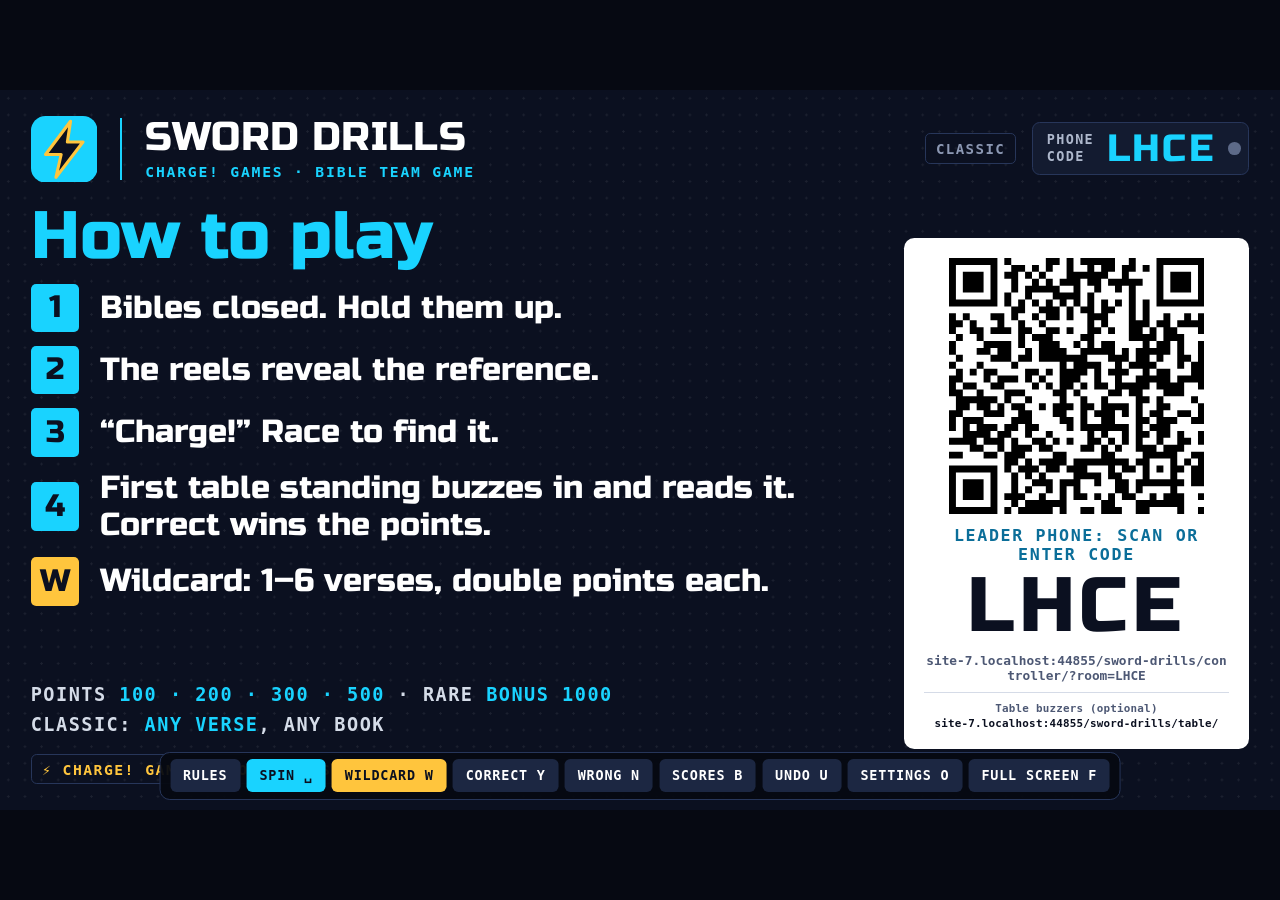
==== sword-drills/index.html @ ddab9ea5 "Shared core, buzz-in, name approval, 2-50 tables, table buzzers, roadmap - shared/charge-core.js/.cs" ====
<!DOCTYPE html>
<html lang="en">
<head>
  <meta charset="utf-8">
  <meta name="viewport" content="width=device-width, initial-scale=1">
  <title>Sword Drills · Charge! Games</title>
  <meta name="description" content="Sword Drills: a big-screen Bible race for youth groups. The TV runs the game; the leader's phone is the controller.">
  <link rel="icon" type="image/png" sizes="32x32" href="../assets/favicon-32.png">
  <link rel="icon" type="image/svg+xml" href="../assets/favicon.svg">
  <link rel="preconnect" href="https://fonts.googleapis.com">
  <link rel="preconnect" href="https://fonts.gstatic.com" crossorigin>
  <link rel="stylesheet" href="https://fonts.googleapis.com/css2?family=Russo+One&display=swap">
  <link rel="stylesheet" href="../shared/charge-core.css">
  <!-- Sword Drills team game, TV/projector screen. The screen holds the game state
       (localStorage) and the phone controller (./controller/) joins by room code / QR via ./link.js.
       References only, no verse text. No service worker, no sign-in, no names. Keyboard: see the ? bar. -->
  <style>
    html { font-size: 1vw; }
    @supports (width: min(1vw, 1vh)) { html { font-size: min(1vw, 1.7778vh); } }
    * { box-sizing: border-box; }
    html, body { margin: 0; height: 100%; overflow: hidden; background: #060912; }
    body { color: #fff; font-family: Inter, Roboto, "Segoe UI", Helvetica, Arial, sans-serif; display: flex; align-items: center; justify-content: center; }
    body.idle, body.idle * { cursor: none !important; }
    .mono { font-family: "SF Mono", "Roboto Mono", "DejaVu Sans Mono", Menlo, Consolas, monospace; }
    .wide { font-family: "Russo One", "Arial Black", sans-serif; } .wide, .wide * { font-synthesis: none; }
    .stage {
      position: relative; overflow: hidden; width: 100rem; height: 56.25rem; flex: 0 0 auto; padding: 1.8rem 2.4rem 2rem;
      background-color: #0B1020; background-image: radial-gradient(circle, rgba(255,255,255,.07) 0.075rem, transparent 0.1rem); background-size: 1.3rem 1.3rem;
      display: flex; flex-direction: column;
    }
    /* Header */
    .top { flex: 0 0 5.6rem; display: flex; align-items: center; }
    .top .mark { height: 5.2rem; width: 5.2rem; display: block; flex: 0 0 auto; }
    .top .t { margin-left: 1.8rem; padding-left: 1.8rem; border-left: 0.2rem solid #19D3FF; }
    .top h1 { margin: 0; font-weight: 900; font-size: 3.1rem; line-height: 1; letter-spacing: .01em; }
    .top .sub { margin-top: .45rem; font-weight: 700; font-size: 1.15rem; letter-spacing: .12em; text-transform: uppercase; color: #19D3FF; }
    .top .sp { flex: 1; }
    .chip { font-weight: 700; font-size: 1.1rem; letter-spacing: .1em; text-transform: uppercase; color: #8C98B3; border: 0.12rem solid #27365A; border-radius: 0.4rem; padding: .5rem .8rem; margin-right: 1.2rem; white-space: nowrap; }
    .join { display: flex; align-items: center; background: #131B30; border: 0.12rem solid #27365A; border-radius: 0.6rem; padding: .5rem .6rem .5rem 1.1rem; }
    .join .l { font-weight: 700; font-size: 1.05rem; letter-spacing: .1em; color: #AEB8CC; text-transform: uppercase; line-height: 1.25; margin-right: 1rem; }
    .join .c { font-weight: 900; font-size: 3rem; letter-spacing: .06em; color: #19D3FF; line-height: 1; }
    .dot { display: inline-block; width: 1rem; height: 1rem; border-radius: 50%; background: #5D6A88; margin-left: 1rem; }
    .dot.on { background: #4ade80; box-shadow: 0 0 0.8rem rgba(74,222,128,.7); }
    .dot.wait { background: #19D3FF; }
    .main { position: relative; flex: 1 1 0; min-height: 0; margin-top: 1.4rem; }
    .view { position: absolute; inset: 0; display: none; flex-direction: column; }
    .view.on { display: flex; }

    /* Rules */
    .rules { flex-direction: row !important; }
    .rules .lft { flex: 1 1 0; min-width: 0; display: flex; flex-direction: column; }
    .rules h2 { margin: .2rem 0 1.2rem; font-weight: 900; font-size: 5.2rem; line-height: .95; color: #19D3FF; }
    .rules ol { margin: 0; padding: 0; list-style: none; }
    .rules li { display: flex; align-items: center; font-weight: 850; font-size: 2.5rem; line-height: 1.15; margin-bottom: 1.05rem; }
    .rules li b { flex: 0 0 3.8rem; height: 3.8rem; margin-right: 1.6rem; background: #19D3FF; color: #0B1020; border-radius: .4rem; display: flex; align-items: center; justify-content: center; font-size: 2.4rem; font-weight: 900; }
    .rules li.wild b { background: #FFC53D; }
    .rules .pline { margin-top: auto; padding-bottom: .2rem; font-weight: 700; font-size: 1.45rem; letter-spacing: .08em; text-transform: uppercase; color: #D5DCE8; line-height: 1.6; }
    .rules .pline span { color: #19D3FF; }
    .rules .home { align-self: flex-start; margin-top: .9rem; font-weight: 800; font-size: 1.15rem; letter-spacing: .1em; text-transform: uppercase; color: #FFC53D; text-decoration: none; border: .12rem solid #27365A; border-radius: .45rem; padding: .45rem .8rem; }
    .rules .home:hover { border-color: #FFC53D; }
    .rules .rgt { flex: 0 0 27rem; margin-left: 3rem; display: flex; flex-direction: column; justify-content: center; }
    .qrcard { background: #fff; color: #0B1020; border-radius: .8rem; padding: 1.6rem 1.6rem 1.4rem; text-align: center; }
    .qrcard .qr { width: 84%; margin: 0 auto; }
    .qrcard .qr svg, .qrcard .qr img { display: block; width: 100%; height: auto; }
    .qrcard .k { margin-top: .9rem; font-weight: 800; font-size: 1.3rem; letter-spacing: .1em; text-transform: uppercase; color: #0B6E99; }
    .qrcard .code { font-weight: 900; font-size: 6rem; line-height: 1; letter-spacing: .06em; margin-top: .3rem; }
    .tline { margin-top: .7rem; padding-top: .6rem; border-top: 1px solid #D5DBE7; font-weight: 700; font-size: .85rem; line-height: 1.4; color: #4D5874; letter-spacing: .02em; word-break: break-all; } .tline b { color: #0B1020; }
    .qrcard .u { margin-top: .7rem; font-size: 1rem; font-weight: 700; color: #4D5874; word-break: break-all; }

    /* Slot machine */
    .slot { flex: 0 0 auto; display: flex; background: #131B30; border: 0.35rem solid #19D3FF; border-radius: 1.4rem; padding: 1rem 1.2rem 1.2rem; box-shadow: 0 0 3rem rgba(25,211,255,.18); }
    .col { display: flex; flex-direction: column; min-width: 0; }
    .col + .col { margin-left: 1.2rem; }
    .col .lab { font-weight: 800; font-size: 1.2rem; letter-spacing: .14em; text-transform: uppercase; color: #19D3FF; margin: 0 0 .6rem .2rem; white-space: nowrap; }
    .col .lab span { color: #8C98B3; }
    .win { position: relative; overflow: hidden; background: #19D3FF; color: #0B1020; border-radius: .7rem; }
    .win:after { content: ""; position: absolute; inset: 0; pointer-events: none; border-radius: .7rem;
      background: linear-gradient(rgba(11,16,32,.55), rgba(11,16,32,0) 22%, rgba(11,16,32,0) 78%, rgba(11,16,32,.55)); box-shadow: inset 0 0 0 0.2rem rgba(11,16,32,.35); }
    .strip { will-change: transform; }
    .cell { display: flex; flex-direction: column; align-items: center; justify-content: center; text-align: center; overflow: hidden; padding: 0 1rem; }
    .cell .bk { font-weight: 900; text-transform: uppercase; white-space: nowrap; line-height: 1; }
    .cell .cv { font-weight: 900; white-space: nowrap; line-height: 1; }
    .cell .pv { font-weight: 900; white-space: nowrap; line-height: 1; }
    .cell .tag { font-weight: 800; letter-spacing: .14em; text-transform: uppercase; }
    .ref .win, .ref .cell { height: 13rem; }
    .ref .bk { font-size: 3.6rem; margin-bottom: .6rem; } .ref .cv { font-size: 7.6rem; }
    .pts .win, .pts .cell { height: 13rem; } .pts { flex: 0 0 22rem; }
    .pts .pv { font-size: 7rem; } .pts .tag { font-size: 1.5rem; margin-top: .5rem; }
    .win.bonus { background: #FFC53D; animation: glow .5s ease-in-out 6 alternate; }
    @keyframes glow { to { box-shadow: 0 0 2.5rem #FFC53D; } }
    .themeband { display: none; }
    body.themed .themeband { display: flex; }
    .themeband .win, .themeband .cell { height: 4.6rem; }
    .themeband .win { background: #0B1020; color: #19D3FF; box-shadow: inset 0 0 0 .2rem #19D3FF; }
    .themeband .win:after { background: linear-gradient(rgba(0,0,0,.6), rgba(0,0,0,0) 30%, rgba(0,0,0,0) 70%, rgba(0,0,0,.6)); box-shadow: none; }
    .themeband .bk { font-size: 2.8rem; }
    .themeband .rn { flex: 0 0 22rem; }
    .themeband .rn .win { background: #0B1020; color: #fff; }
    .themeband .rn .pv { font-size: 2.6rem; }
    body.themed .ref .win, body.themed .ref .cell, body.themed .pts .win, body.themed .pts .cell { height: 10rem; }
    body.themed .say.go { font-size: 4.2rem; } body.themed .slot { padding-top: .8rem; padding-bottom: 1rem; }
    body.themed .ref .cv { font-size: 6.2rem; } body.themed .ref .bk { font-size: 3rem; } body.themed .pts .pv { font-size: 6rem; }
    .slotwrap { flex: 0 0 auto; display: flex; flex-direction: column; }
    .slotwrap .themeband { margin-bottom: 1rem; }
    .say { flex: 1 1 0; min-height: 4.2rem; display: flex; align-items: center; justify-content: center; text-align: center; font-weight: 900; font-size: 3.4rem; letter-spacing: .02em; color: #8C98B3; }
    .say.go { color: #19D3FF; font-size: 5.2rem; animation: pulse .7s ease-in-out infinite alternate; }
    .say.up { color: #fff; }
    @keyframes pulse { from { transform: scale(1); } to { transform: scale(1.04); } }

    /* Wildcard */
    .wildtop { flex: 0 0 auto; display: flex; align-items: stretch; }
    .wildtitle { flex: 1 1 0; display: flex; flex-direction: column; justify-content: center; background: repeating-linear-gradient(-45deg, #FFC53D 0 1.2rem, #0B1020 1.2rem 2.4rem); border-radius: 1rem; padding: .8rem; }
    .wildtitle div { background: #0B1020; border-radius: .6rem; padding: .6rem 1.4rem; font-weight: 900; font-size: 5rem; line-height: 1; color: #FFC53D; text-align: center; }
    .wildtitle small { display: block; margin-top: .4rem; font-size: 1.3rem; letter-spacing: .14em; color: #fff; font-weight: 700; }
    .wildtop .col { margin-left: 1.2rem; }
    .wildtop .win, .wildtop .cell { height: 8.4rem; }
    .wcount { flex: 0 0 15rem; } .wpts { flex: 0 0 19rem; }
    .wildtop .pv { font-size: 5.4rem; } .wildtop .tag { font-size: 1.2rem; margin-top: .3rem; }
    .wcount .win { background: #fff; }
    .cards { flex: 1 1 0; min-height: 0; display: flex; flex-wrap: wrap; align-content: center; justify-content: center; margin: 1rem -0.6rem 0; }
    .wc { position: relative; flex: 0 0 auto; margin: 0 .6rem 1rem; display: flex; flex-direction: column; }
    .wc .win, .wc .cell { height: 8.6rem; }
    .wc .bk { font-size: 2.3rem; margin-bottom: .4rem; } .wc .cv { font-size: 4.4rem; }
    .wc .n { position: absolute; z-index: 2; top: .5rem; left: .7rem; font-weight: 900; font-size: 1.3rem; color: #0B1020; }
    .wc .got { position: absolute; z-index: 3; left: 0; right: 0; bottom: 0; height: 3rem; border-radius: 0 0 .7rem .7rem; background: #0B1020; display: none; align-items: center; justify-content: center; }
    .wc.done .got { display: flex; } .wc.done .win { background: #0D4F6B; }
    .wc.done .cell { justify-content: flex-start; padding-top: .9rem; } .wc.done .bk { font-size: 1.8rem !important; margin-bottom: .3rem; } .wc.done .cv { font-size: 2.6rem !important; }
    .wc .got b { font-weight: 900; font-size: 1.7rem; color: #fff; } .wc .got span { font-weight: 800; font-size: 1.4rem; color: #19D3FF; letter-spacing: .08em; margin-left: 1rem; }
    .wc.next .win { box-shadow: 0 0 0 .35rem #fff; }
    .intro { position: absolute; inset: 0; z-index: 20; display: none; align-items: center; justify-content: center; flex-direction: column; background: #0B1020; }
    .intro.on { display: flex; animation: introbg .6s steps(1) infinite; }   /* under 3 flashes per second */
    @keyframes introbg { 50% { background: #FFC53D; } }
    .intro div { font-weight: 900; font-size: 11rem; line-height: 1; color: #fff; animation: zoom 2.2s cubic-bezier(.2,.9,.3,1.2) both; text-shadow: 0 0 0 #0B1020, .6rem .6rem 0 #0B1020; }
    .intro p { font-weight: 800; font-size: 2.6rem; letter-spacing: .2em; margin: 2rem 0 0; color: #fff; text-shadow: .2rem .2rem 0 #0B1020; }
    @keyframes zoom { 0% { transform: scale(.2) rotate(-8deg); opacity: 0; } 30% { transform: scale(1.08) rotate(2deg); opacity: 1; } 100% { transform: scale(1); } }

    /* Scoreboard (shared: ../shared/charge-core.css) */
    .game .board, .wild .board { margin-top: 1rem; flex: 0 0 auto; }
    .scores h2 { margin: 0 0 1.4rem; font-weight: 900; font-size: 4.6rem; line-height: 1; } .scores h2 span { color: #19D3FF; }
    .scores .board { flex: 1 1 0; min-height: 0; }
    .say .cg-banner { animation: none; }
    .wild { position: relative; }
    .wbanner { position: absolute; z-index: 5; left: 0; right: 0; top: 9.6rem; text-align: center; pointer-events: none; }
    .reqchip { font-weight: 800; font-size: 1.05rem; letter-spacing: .08em; text-transform: uppercase; color: #0B1020; background: #FFC53D; border-radius: .4rem; padding: .5rem .8rem; margin-right: 1.2rem; white-space: nowrap; }
    .toast { position: absolute; z-index: 10; left: 50%; top: 42%; transform: translate(-50%,-50%) scale(.6); opacity: 0; pointer-events: none; transition: transform .25s cubic-bezier(.2,1.4,.4,1), opacity .2s;
      background: #0B1020; border: .4rem solid #19D3FF; border-radius: 1.4rem; padding: 1.6rem 3.6rem; text-align: center; box-shadow: 0 1rem 4rem rgba(0,0,0,.6); }
    .toast.on { opacity: 1; transform: translate(-50%,-50%) scale(1); }
    .toast b { display: block; font-weight: 900; font-size: 9rem; line-height: 1; color: #19D3FF; } .toast span { display: block; margin-top: .6rem; font-weight: 900; font-size: 3.6rem; }

    /* Controls bar + settings (mouse/keyboard backup) */
    .bar { position: absolute; z-index: 30; left: 50%; bottom: .8rem; transform: translateX(-50%); display: flex; align-items: center; background: rgba(6,9,18,.94); border: .12rem solid #27365A; border-radius: .8rem; padding: .5rem; transition: opacity .3s; white-space: nowrap; }
    body.idle .bar { opacity: 0; pointer-events: none; }
    button { font: inherit; cursor: pointer; }
    .bar button, .set button { font-family: "SF Mono", "Roboto Mono", "DejaVu Sans Mono", Menlo, monospace; font-weight: 800; font-size: 1.05rem; letter-spacing: .06em; text-transform: uppercase; color: #fff; background: #1C2742; border: 0; border-radius: .45rem; padding: .7rem 1rem; margin: 0 .25rem; }
    .bar button.o, .set button.o { background: #19D3FF; color: #0B1020; }
    .bar button.w { background: #FFC53D; color: #0B1020; }
    .set { position: absolute; z-index: 40; left: 50%; top: 50%; transform: translate(-50%,-50%); width: 52rem; background: #0B1020; border: .3rem solid #19D3FF; border-radius: 1.2rem; padding: 2rem 2.4rem; display: none; box-shadow: 0 2rem 6rem rgba(0,0,0,.7); }
    .set.on { display: block; }
    .set h3 { margin: 0 0 1.2rem; font-weight: 900; font-size: 2.8rem; }
    .set .row { display: flex; align-items: center; justify-content: space-between; padding: 1rem 0; border-top: .1rem solid #27365A; }
    .set .row > span { font-weight: 700; font-size: 1.5rem; } .set .row > span small { display: block; color: #8C98B3; font-size: 1.05rem; font-weight: 600; margin-top: .2rem; }
    .set .seg button { padding: .8rem 1.3rem; font-size: 1.2rem; } .set .seg button.sel { background: #19D3FF; color: #0B1020; }
    .set .seg.off { opacity: .35; }
    .set .num { display: inline-block; min-width: 4rem; text-align: center; font-weight: 900; font-size: 2.2rem; vertical-align: middle; }
    .set .keys { margin-top: 1rem; color: #8C98B3; font-size: 1rem; line-height: 1.6; }
    .set .danger { background: #3A1424 !important; color: #FF6B81 !important; } .set .danger.arm { background: #FF6B81 !important; color: #0B1020 !important; }
  </style>
</head>
<body>
<div class="stage" id="stage">
  <div class="top">
    <svg class="mark" viewBox="0 0 64 64" role="img" aria-label="Charge! Games"><rect width="64" height="64" rx="14" fill="#19D3FF"/><path d="M38 5 14 37h15l-5 22 26-34H35z" fill="#0B1020" stroke="#FFC53D" stroke-width="3" stroke-linejoin="round"/></svg>
    <div class="t"><h1 class="wide">SWORD DRILLS</h1><div class="sub mono">Charge! Games · Bible team game</div></div>
    <div class="sp"></div>
    <div class="reqchip mono" id="reqchip" hidden></div>
    <div class="chip mono" id="modechip">Classic</div>
    <div class="join"><div class="l mono">Phone<br>code</div><div class="c wide" id="code">····</div><span class="dot" id="dot" title="Phone link"></span></div>
  </div>
  <div class="main">
    <section class="view rules" id="v-rules">
      <div class="lft">
        <h2 class="wide">How to play</h2>
        <ol id="rulelist">
          <li class="wide"><b>1</b>Bibles closed. Hold them up.</li>
          <li class="wide"><b>2</b>The reels reveal the reference.</li>
          <li class="wide"><b>3</b>“Charge!” Race to find it.</li>
          <li class="wide"><b>4</b>First table standing buzzes in and reads it. Correct wins the points.</li>
          <li class="wide wild"><b>W</b>Wildcard: 1–6 verses, double points each.</li>
        </ol>
        <div class="pline mono" id="ptsline"></div>
        <a class="home mono" href="../">⚡ Charge! Games · more games</a>
      </div>
      <div class="rgt">
        <div class="qrcard">
          <div class="qr" id="qr"></div>
          <div class="k mono">Leader phone: scan or enter code</div>
          <div class="code wide" id="code2">····</div>
          <div class="u mono" id="url"></div>
          <div class="tline mono" id="tline"></div>
        </div>
      </div>
    </section>
    <section class="view game" id="v-game">
      <div class="slotwrap">
        <div class="slot themeband">
          <div class="col" style="flex:1 1 0"><div class="lab mono">Theme</div><div class="win" id="w-theme"><div class="strip"></div></div></div>
          <div class="col rn"><div class="lab mono">Round</div><div class="win" id="w-rn"><div class="strip"><div class="cell"><div class="pv wide" id="rn">–</div></div></div></div></div>
        </div>
        <div class="slot">
          <div class="col ref" style="flex:1 1 0"><div class="lab mono">Find this <span id="refnote"></span></div><div class="win" id="w-ref"><div class="strip"></div></div></div>
          <div class="col pts"><div class="lab mono">Points</div><div class="win" id="w-pts"><div class="strip"></div></div></div>
        </div>
      </div>
      <div class="say wide" id="say">Press SPIN to draw a reference</div>
      <div class="board" id="b-game"></div>
    </section>
    <section class="view wild" id="v-wild">
      <div class="wildtop">
        <div class="wildtitle"><div class="wide">WILDCARD<small class="mono" id="wildsub">Double points per verse</small></div></div>
        <div class="col wcount"><div class="lab mono">Verses</div><div class="win" id="w-count"><div class="strip"></div></div></div>
        <div class="col wpts"><div class="lab mono">Per verse</div><div class="win" id="w-wpts"><div class="strip"></div></div></div>
      </div>
      <div class="cards" id="cards"></div>
      <div class="wbanner" id="wbanner" hidden></div>
      <div class="board" id="b-wild"></div>
    </section>
    <section class="view scores" id="v-scores">
      <h2 class="wide" id="scoretitle">Scoreboard</h2>
      <div class="board" id="b-scores"></div>
    </section>
    <div class="toast" id="toast"><b class="wide" id="toastpts">+300</b><span class="wide" id="toastt">TABLE 4</span></div>
  </div>
  <div class="intro" id="intro"><div class="wide">WILDCARD</div><p class="mono" id="introsub">Double points</p></div>
  <div class="bar" id="bar">
    <button data-k="rules">Rules</button><button class="o" data-k="spin">Spin ␣</button><button class="w" data-k="wild">Wildcard W</button>
    <button data-k="ok">Correct Y</button><button data-k="no">Wrong N</button><button data-k="scores">Scores B</button><button data-k="undo">Undo U</button><button data-k="settings">Settings O</button><button data-k="fs">Full screen F</button>
  </div>
  <div class="set" id="set" role="dialog" aria-label="Settings">
    <h3 class="wide">Settings</h3>
    <div class="row"><span>Game mode<small>Classic: any verse. Themed: one theme, a few verses.</small></span><span class="seg" id="s-mode"><button data-v="classic">Classic</button><button data-v="themed">Themed</button></span></div>
    <div class="row"><span>Tables<small>2 to 50</small></span><span><button data-k="tminus">−</button><span class="num wide" id="s-tables">6</span><button data-k="tplus">+</button></span></div>
    <div class="row"><span>Verses per themed round</span><span class="seg" id="s-per"><button data-v="2">2</button><button data-v="3">3</button><button data-v="4">4</button></span></div>
    <div class="row"><span>End with a Wildcard round<small>Wildcard becomes the final round, then final scores.</small></span><span class="seg" id="s-final"><button data-v="0">Off</button><button data-v="1">On</button></span></div>
    <div class="row"><span>Wrong answer locks that table out<small>For the rest of that question.</small></span><span class="seg" id="s-lock"><button data-v="1">On</button><button data-v="0">Off</button></span></div>
    <div class="row"><span>Reset scores<small>Clears scores and the current spin. Press twice.</small></span><button class="danger" id="s-reset" data-k="reset">Reset</button></div>
    <div class="keys mono">Keys: Space spin · W wildcard · 1–9, 0, −, = buzz in table 1–12 (or click a table) · Y correct · N wrong · U undo · R rules · G game · B scores · O settings · M mode · [ ] tables · F full screen</div>
    <div style="text-align:right;margin-top:1rem"><button class="o" data-k="settings">Done</button></div>
  </div>
</div>
<script src="verses.js"></script>
<script src="../shared/vendor/qrcode.js"></script>
<script src="../shared/vendor/peerjs.min.js"></script>
<script src="../shared/charge-core.js"></script>
<script>
(function () {
  "use strict";
  var GAME = "sworddrills", KEY = "chargegames:sworddrills:v2";
  var THEMES = window.SD_THEMES, REFS = [];
  THEMES.forEach(function (t, ti) { t.refs.forEach(function (r) { REFS.push({ ref: r, t: ti }); }); });
  var PTS = [100, 100, 100, 100, 100, 100, 200, 200, 200, 200, 200, 200, 300, 300, 300, 300, 500, 500, 500, 1000]; // 1000 = rare bonus (1 in 20)
  var WPTS = [200, 400, 600, 1000];                                   // wildcard: double of 100/200/300/500
  var $ = function (id) { return document.getElementById(id); };
  var rnd = function (n) { return Math.floor(Math.random() * n); };
  var pick = function (a) { return a[rnd(a.length)]; };


  function fresh() { return { v: 2, code: "", core: Charge.core.fresh(6), view: "rules", mode: "classic", per: 3, finalWild: false, spin: null, used: [], round: null, lastTheme: -1 }; }
  var S;
  try { S = JSON.parse(localStorage.getItem(KEY)); } catch (e) {}
  if (!S || S.v !== 2) S = fresh();
  var F = fresh(); for (var k in F) if (!(k in S)) S[k] = F[k];
  S.core = Charge.core.upgrade(S.core, 6);
  if (!S.code) S.code = Charge.newCode();
  if (S.spin && S.spin.status === "spinning") S.spin.status = "landed";     // refreshed mid-spin: just show the result
  var busy = false, hitT = null;

  /* ---------- shared core: teams, buzz-in, undo ---------- */
  function nextSlot(sp) { return sp.awards.indexOf(null); }
  function question(slot) {                // key of the question that can be answered now, or null
    var sp = S.spin; if (!sp || sp.status !== "landed" || busy) return null;
    if (sp.kind === "std") return sp.to === null ? sp.id : null;
    if (slot == null || slot < 0 || slot >= sp.count || sp.awards[slot] !== null) return null;
    return sp.id + ":" + slot;
  }
  var core = Charge.core(S.core, {
    word: "Table",
    question: question,
    isOpen: function (q) { var sp = S.spin; if (!sp || !q) return false; return question(sp.kind === "wild" ? +String(q).split(":")[1] : null) === q; },
    onCorrect: function (team, slot) {     // the buzzed table gets the points automatically
      var sp = S.spin;
      if (sp.kind === "wild") sp.awards[slot] = team; else sp.to = team;
      setTimeout(function () { toast("+" + sp.pts, core.label(team)); hitT = team; render(); hitT = null; finalCheck(sp); }, 0);
      return sp.pts;
    },
    onUndo: function (h) {
      var sp = S.spin; if (!sp || !h.buzz || String(h.buzz.q).split(":")[0] !== sp.id) return;
      if (sp.kind === "wild") sp.awards[h.slot] = null; else sp.to = null;
      if (S.view === "scores") S.view = sp.kind === "wild" ? "wild" : "game";
    },
    onChange: function () { save(); render(); }
  });
  function save() { try { localStorage.setItem(KEY, JSON.stringify(S)); } catch (e) {} if (link) link.broadcast(); }
  function finalCheck(sp) { if (sp.kind === "wild" && sp.final && nextSlot(sp) < 0) setTimeout(function () { if (S.spin === sp && nextSlot(sp) < 0) { S.view = "scores"; save(); render(); } }, 3200); }

  /* ---------- drawing references (no repeats until the pool is used up) ---------- */
  function draw(cands) {
    var free = cands.filter(function (i) { return S.used.indexOf(i) < 0; });
    if (!free.length) { S.used = S.used.filter(function (i) { return cands.indexOf(i) < 0; }); free = cands.slice(); }
    var i = pick(free); S.used.push(i); return i;
  }
  var ALL = REFS.map(function (_, i) { return i; });
  function themeIdx(t) { return ALL.filter(function (i) { return REFS[i].t === t; }); }
  function freeIn(t) { return themeIdx(t).filter(function (i) { return S.used.indexOf(i) < 0; }).length; }

  /* ---------- actions ---------- */
  function spin() {
    if (busy) return;
    var sp = { id: Charge.uid(), kind: "std", pts: pick(PTS), status: "spinning", to: null, theme: null, rn: 0, per: 0, newRound: false };
    sp.bonus = sp.pts === 1000;
    var idx;
    if (S.mode === "themed") {
      if (!S.round || S.round.n >= S.per) {
        var ts = THEMES.map(function (_, t) { return t; }).filter(function (t) { return t !== S.lastTheme; });
        var good = ts.filter(function (t) { return freeIn(t) >= S.per; });
        var t = pick(good.length ? good : ts);
        S.round = { t: t, n: 0 }; S.lastTheme = t; sp.newRound = true;
      }
      idx = draw(themeIdx(S.round.t)); S.round.n++;
      sp.theme = THEMES[S.round.t].name; sp.rn = S.round.n; sp.per = S.per;
    } else { idx = draw(ALL); S.round = null; }
    sp.ref = REFS[idx].ref;
    core.newQuestionSet(); S.spin = sp; S.view = "game"; save(); render(); animateStd(sp);
  }
  function wildcard() {
    if (busy) return;
    var n = 1 + rnd(6), refs = [];
    for (var i = 0; i < n; i++) refs.push(REFS[draw(ALL)].ref);
    var sp = { id: Charge.uid(), kind: "wild", count: n, refs: refs, awards: refs.map(function () { return null; }), pts: pick(WPTS), status: "spinning", final: !!S.finalWild };
    core.newQuestionSet(); S.round = null; S.spin = sp; S.view = "wild"; save(); render(); animateWild(sp);
  }
  // a table buzzes in (screen click/keys, the leader's phone, or a table device). Wildcard: the verse the leader picked, else the next open one
  function buzz(t, slot, src) { var sp = S.spin; if (!sp) return; if (sp.kind === "wild" && (slot == null || question(slot) === null)) slot = nextSlot(sp); if (sp.kind === "std") slot = null; if (core.buzz(t, slot, src || "remote")) board.game.show(t), board.wild.show(t); }
  function judge(ok) { var B = S.core.buzz; if (B.team === null) return; if (ok) core.correct(B.q, B.team); else { var t = B.team; if (core.wrong(B.q, t)) toast("✕", core.label(t) + (S.core.lockout ? " is out" : "")); } }
  function undo() {
    var h = core.undo(); if (!h) return;
    toast("Undo", h.k === "award" ? "−" + h.pts + " · " + core.label(h.t) : core.label(h.t) + " back in");
  }
  function reset() { core.reset(); S.spin = null; S.round = null; S.used = []; S.view = "rules"; save(); render(); }
  function setMode(m) { if (m !== "classic" && m !== "themed") return; S.mode = m; S.round = null; save(); render(); }
  function setPer(n) { n = n | 0; if (n < 2 || n > 4) return; S.per = n; save(); render(); }
  function setFinal(on) { S.finalWild = !!on; save(); render(); }
  function view(v) { if (v === "game" && S.spin && S.spin.kind === "wild") v = "wild"; S.view = v; save(); render(); }
  /* ---------- reels ---------- */
  function refCell(r) { var m = r.match(/^(.*) (\d+:\d+)$/); return '<div class="cell"><div class="bk wide">' + esc(m[1]) + '</div><div class="cv wide">' + m[2] + '</div></div>'; }
  function ptsCell(p, tag) { return '<div class="cell"><div class="pv wide">' + p + '</div>' + (tag ? '<div class="tag mono">' + tag + '</div>' : '') + '</div>'; }
  function themeCell(n) { return '<div class="cell"><div class="bk wide">' + esc(n) + '</div></div>'; }
  function esc(s) { return String(s).replace(/&/g, "&amp;").replace(/</g, "&lt;"); }
  function fit(root) {
    [].forEach.call(root.querySelectorAll(".bk,.cv,.pv"), function (el) {
      el.style.fontSize = ""; var w = el.parentNode.clientWidth - 16, i = 0;
      while (el.scrollWidth > w && i++ < 30) el.style.fontSize = (parseFloat(getComputedStyle(el).fontSize) * 0.93) + "px";
    });
  }
  // Spin a reel: fill strip with random cells + target, ease to the target. Returns a promise.
  function reel(win, cells, target, ms) {
    var strip = win.querySelector(".strip");
    strip.style.transition = "none"; strip.style.transform = "translateY(0)";
    strip.innerHTML = cells.join("") + target + cells[0];
    fit(strip);
    var h = win.clientHeight, L = cells.length;
    void strip.offsetHeight;
    return new Promise(function (res) {
      requestAnimationFrame(function () {
        strip.style.transition = "transform " + ms + "ms cubic-bezier(.12,.62,.2,1.02)";
        strip.style.transform = "translateY(" + (-L * h) + "px)";
        setTimeout(res, ms + 60);
      });
    });
  }
  function still(win, target) { var s = win.querySelector(".strip"); s.style.transition = "none"; s.style.transform = "none"; s.innerHTML = target; fit(s); }
  function filler(n, mk) { var a = []; for (var i = 0; i < n; i++) a.push(mk()); return a; }
  var randRef = function () { return refCell(pick(REFS).ref); };
  var randPts = function () { return ptsCell(pick([100, 200, 300, 500, 1000])); };
  function ptsTarget(sp) { return ptsCell(sp.pts, sp.kind === "wild" ? "Double" : sp.bonus ? "Bonus!" : ""); }

  function animateStd(sp) {
    busy = true; $("say").className = "say wide up"; $("say").textContent = "Bibles closed. Hold them up!";
    var pre = (S.mode === "themed" && sp.newRound) ? reel($("w-theme"), filler(16, function () { return themeCell(pick(THEMES).name); }), themeCell(sp.theme), 2200) : Promise.resolve();
    if (S.mode === "themed" && sp.newRound) { $("rn").textContent = "New theme"; }
    pre.then(function () {
      if (sp.theme) { $("rn").textContent = "Verse " + sp.rn + " of " + sp.per; }
      return Promise.all([reel($("w-ref"), filler(26, randRef), refCell(sp.ref), 3400), reel($("w-pts"), filler(30, randPts), ptsTarget(sp), 4300)]);
    }).then(function () { land(sp); });
  }
  function animateWild(sp) {
    busy = true;
    $("introsub").textContent = sp.final ? "Final round · double points" : "Double points";
    $("intro").className = "intro on";
    setTimeout(function () {
      $("intro").className = "intro"; renderWild(true);
      reel($("w-count"), filler(18, function () { return ptsCell(1 + rnd(6)); }), ptsCell(sp.count), 2200).then(function () {
        var cards = [].slice.call(document.querySelectorAll("#cards .win"));
        var p = [reel($("w-wpts"), filler(24, function () { return ptsCell(pick(WPTS)); }), ptsTarget(sp), 1800 + sp.count * 450)];
        cards.forEach(function (w, i) { p.push(reel(w, filler(18 + i * 3, randRef), refCell(sp.refs[i]), 1500 + i * 450)); });
        return Promise.all(p);
      }).then(function () { land(sp); });
    }, 2300);
  }
  function land(sp) { busy = false; if (S.spin && S.spin.id === sp.id) { sp.status = "landed"; save(); } render(); if (sp.bonus) $("w-pts").classList.add("bonus"); }

  /* ---------- render ---------- */
  var board = { game: Charge.board($("b-game"), { mode: "strip" }), wild: Charge.board($("b-wild"), { mode: "strip" }), scores: Charge.board($("b-scores"), { mode: "full" }) };
  function finished() { var sp = S.spin; return !!(sp && sp.kind === "wild" && sp.final && sp.status === "landed" && nextSlot(sp) < 0); }
  function teamsPub() { return core.pub("screen"); }
  function openQ() { var B = S.core.buzz; return B.q && question(B.slot) === B.q ? B.q : null; }
  function renderWild(blankCards) {
    var sp = S.spin; if (!sp || sp.kind !== "wild") return;
    var cols = sp.count <= 3 ? sp.count : Math.ceil(sp.count / 2), w = Math.min(44, (95 / cols) - 1.2);
    var B = S.core.buzz, nx = B.team !== null && B.slot != null ? B.slot : nextSlot(sp), h = "";
    sp.refs.forEach(function (r, i) {
      var a = sp.awards[i];
      h += '<div class="wc' + (a !== null ? " done" : "") + (sp.status === "landed" && i === nx ? " next" : "") + '" style="width:' + w + 'rem"><div class="n wide">' + (i + 1) + '</div><div class="win"><div class="strip"></div></div>' +
        '<div class="got"><b class="wide">' + (a !== null ? esc(core.label(a)) : "") + '</b><span class="mono">+' + sp.pts + '</span></div></div>';
    });
    $("cards").innerHTML = h;
    var wins = document.querySelectorAll("#cards .win");
    if (!blankCards) [].forEach.call(wins, function (wn, i) { still(wn, refCell(sp.refs[i])); });
    else [].forEach.call(wins, function (wn) { still(wn, '<div class="cell"><div class="cv wide">?</div></div>'); });
    if (blankCards) { still($("w-count"), ptsCell("?")); still($("w-wpts"), ptsCell("?")); }
    else { still($("w-count"), ptsCell(sp.count)); still($("w-wpts"), ptsTarget(sp)); }
    $("wildsub").textContent = sp.final ? "Final round · double points" : "Double points per verse";
  }
  function lastWrong(q) { var h = S.core.history[S.core.history.length - 1]; return h && h.k === "wrong" && h.buzz && h.buzz.q === q ? h : null; }
  function render() {
    document.body.classList.toggle("themed", S.mode === "themed");
    $("code").textContent = $("code2").textContent = S.code;
    $("modechip").textContent = S.mode === "themed" ? "Themed · " + S.per + " per round" : "Classic";
    $("ptsline").innerHTML = "Points <span>100 · 200 · 300 · 500</span> · rare <span>Bonus 1000</span><br>" +
      (S.mode === "themed" ? "Themed: one theme, <span>" + S.per + " verses</span> per round" : "Classic: <span>any verse</span>, any book") + (S.finalWild ? " · <span>Wildcard</span> ends the game" : "");
    ["rules", "game", "wild", "scores"].forEach(function (v) { $("v-" + v).classList.toggle("on", S.view === v); });
    var sp = S.spin, B = S.core.buzz, q = openQ(), buzzT = q && B.team !== null ? B.team : null;
    if (!busy) {
      if (sp && sp.kind === "std") {
        still($("w-ref"), refCell(sp.ref)); still($("w-pts"), ptsTarget(sp));
        if (S.mode === "themed" && sp.theme) { still($("w-theme"), themeCell(sp.theme)); $("rn").textContent = "Verse " + sp.rn + " of " + sp.per; }
        else if (S.mode === "themed") { still($("w-theme"), themeCell("Spin to pick")); $("rn").textContent = "–"; }
        var say = $("say"), lw = lastWrong(sp.id);
        if (sp.to !== null) { say.className = "say wide up"; say.textContent = core.label(sp.to) + " +" + sp.pts; }
        else if (buzzT !== null) { say.className = "say wide"; say.innerHTML = '<span class="cg-banner">' + esc(core.label(buzzT)) + ' buzzed in!<small>Is it right?</small></span>'; }
        else if (lw) { say.className = "say wide"; say.innerHTML = '<span class="cg-banner no">✕ ' + esc(core.label(lw.t)) + '<small>' + (S.core.lockout ? "locked out · buzzers open" : "buzzers open") + '</small></span>'; }
        else { say.className = "say wide go"; say.textContent = "CHARGE!"; }
        $("refnote").textContent = sp.theme ? "· " + sp.theme : "";
        $("w-pts").classList.toggle("bonus", !!sp.bonus);
      } else if (!sp || sp.kind !== "std") {
        still($("w-ref"), '<div class="cell"><div class="bk wide">Ready?</div><div class="cv wide">?:?</div></div>');
        still($("w-pts"), ptsCell("?")); $("refnote").textContent = "";
        still($("w-theme"), themeCell("Spin to pick")); $("rn").textContent = "–";
        $("say").className = "say wide"; $("say").textContent = "Press SPIN to draw a reference";
      }
      if (sp && sp.kind === "wild") renderWild(false);
    }
    var wb = $("wbanner"), lw2 = sp && sp.kind === "wild" && q ? lastWrong(q) : null;
    if (sp && sp.kind === "wild" && buzzT !== null) { wb.innerHTML = '<span class="cg-banner">' + esc(core.label(buzzT)) + " buzzed in<small>verse " + (B.slot + 1) + "</small></span>"; wb.hidden = false; }
    else if (lw2) { wb.innerHTML = '<span class="cg-banner no">✕ ' + esc(core.label(lw2.t)) + "<small>verse " + (lw2.slot + 1) + " · buzzers open</small></span>"; wb.hidden = false; }
    else wb.hidden = true;
    var T = teamsPub(), X = { buzz: buzzT, locked: q ? core.lockedFor(q) : [], finished: finished(), hit: hitT };
    board.game.render(T, X); board.wild.render(T, X); board.scores.render(T, X);
    $("scoretitle").innerHTML = finished() ? 'Final <span>scores</span>' : 'Score<span>board</span>';
    sel("s-mode", S.mode); sel("s-per", String(S.per)); sel("s-final", S.finalWild ? "1" : "0"); sel("s-lock", S.core.lockout ? "1" : "0");
    $("s-per").classList.toggle("off", S.mode !== "themed"); $("s-tables").textContent = S.core.n;
    var nreq = S.core.requests.length; $("reqchip").hidden = !nreq; $("reqchip").textContent = nreq + " name request" + (nreq > 1 ? "s" : "") + " · approve on the phone";
  }
  function sel(id, v) { [].forEach.call($(id).children, function (b) { b.classList.toggle("sel", b.getAttribute("data-v") === v); }); }
  var tt;
  function toast(a, b) { $("toastpts").textContent = a; $("toastt").textContent = b; $("toast").classList.add("on"); clearTimeout(tt); tt = setTimeout(function () { $("toast").classList.remove("on"); }, 2200); }

  /* ---------- link (shared core) ---------- */
  function pub(role) {
    var sp = S.spin, p = null;
    if (sp) p = sp.kind === "wild" ? { id: sp.id, kind: "wild", count: sp.count, refs: sp.status === "landed" ? sp.refs : [], awards: sp.awards, pts: sp.pts, status: sp.status, final: sp.final }
                                   : { id: sp.id, kind: "std", ref: sp.status === "landed" ? sp.ref : "", pts: sp.status === "landed" ? sp.pts : 0, bonus: sp.status === "landed" && sp.bonus, status: sp.status, to: sp.to, theme: sp.theme, rn: sp.rn, per: sp.per };
    return { core: core.pub(role), view: S.view, mode: S.mode, per: S.per, finalWild: S.finalWild, spin: p, finished: finished(), busy: busy };
  }
  function run(a, m) {
    m = m || {};
    if (a === "core.reset") { reset(); return; }
    if (a === "core.buzz") { buzz(m.team | 0, m.slot == null ? null : m.slot | 0, "remote"); return; }
    if (a === "core.correct" || a === "core.wrong") { var B = S.core.buzz; if (B.team === null || B.q !== m.q || B.team !== (m.team | 0)) return; judge(a === "core.correct"); return; }
    if (a === "core.undo") { undo(); return; }
    if (core.command(a, m)) return;
    if (a === "sd.spin") spin(); else if (a === "sd.wild") wildcard();
    else if (a === "sd.mode") setMode(m.mode); else if (a === "sd.per") setPer(m.n); else if (a === "sd.final") setFinal(m.on);
    else if (a === "sd.view") view(m.v);
  }
  var link = null;
  link = Charge.host({
    game: GAME, code: S.code,
    getState: pub,
    onCommand: run,
    onInput: function (kind, m) {    // table devices: name requests and buzzes
      if (kind === "buzz") { var B = S.core.buzz; if (B.team !== null) return; buzz(m.team | 0, null, "player"); }
      else core.input(kind, m);
    },
    onCode: function (c) { S.code = c; save(); drawQR(); render(); },
    onLink: function (st) { $("dot").className = "dot" + (st === "on" ? " on" : st === "wait" ? "" : " wait"); $("dot").title = st === "on" ? "Phone connected" : st === "wait" ? "Waiting for phone" : "Connecting to relay"; }
  });

  /* ---------- QR ---------- */
  function drawQR() { var u = link.remoteUrl("controller/"); Charge.qr($("qr"), u); $("url").textContent = u.replace(/^https?:\/\//, "");
    $("tline").innerHTML = "Table buzzers (optional)<br><b>" + esc(new URL("table/", location.href.split("#")[0].split("?")[0]).href.replace(/^https?:\/\//, "")) + "</b>"; }

  /* ---------- keyboard + mouse backup ---------- */
  var armT;
  function armReset(btn) {
    if (btn.classList.contains("arm")) { btn.classList.remove("arm"); btn.textContent = "Reset"; reset(); return; }
    btn.classList.add("arm"); btn.textContent = "Press again"; clearTimeout(armT); armT = setTimeout(function () { btn.classList.remove("arm"); btn.textContent = "Reset"; }, 3000);
  }
  function settings(on) { $("set").classList.toggle("on", on == null ? !$("set").classList.contains("on") : on); }
  function key(k, btn) {
    if (k === "rules") view("rules"); else if (k === "spin") spin(); else if (k === "wild") wildcard(); else if (k === "scores") view("scores");
    else if (k === "undo") undo(); else if (k === "settings") settings(); else if (k === "tminus") core.setCount(S.core.n - 1); else if (k === "tplus") core.setCount(S.core.n + 1);
    else if (k === "ok") judge(true); else if (k === "no") judge(false);
    else if (k === "reset") armReset(btn || $("s-reset"));
    else if (k === "fs") { if (document.fullscreenElement) document.exitFullscreen(); else if (document.documentElement.requestFullscreen) document.documentElement.requestFullscreen().catch(function () {}); }
  }
  document.addEventListener("click", function (e) {
    var b = e.target.closest("button"), tb = e.target.closest(".cg-tb");
    if (b) { var sg = b.parentNode.id; var v = b.getAttribute("data-v");
      if (sg === "s-mode") setMode(v); else if (sg === "s-per") setPer(+v); else if (sg === "s-final") setFinal(v === "1"); else if (sg === "s-lock") core.setLockout(v === "1"); else key(b.getAttribute("data-k"), b);
      b.blur(); return; }
    if (tb && !$("set").classList.contains("on")) buzz(+tb.getAttribute("data-t"), null, "remote");
  });
  var TK = { "1": 0, "2": 1, "3": 2, "4": 3, "5": 4, "6": 5, "7": 6, "8": 7, "9": 8, "0": 9, "-": 10, "=": 11 };
  document.addEventListener("keydown", function (e) {
    if (e.ctrlKey || e.metaKey || e.altKey) return;
    var k = e.key, setOn = $("set").classList.contains("on");
    if (k === " " || k === "Enter") { e.preventDefault(); if (!setOn) spin(); }
    else if (k === "w" || k === "W") wildcard();
    else if (setOn && (k === "2" || k === "3" || k === "4")) setPer(+k);
    else if (k in TK) buzz(TK[k], null, "remote");
    else if (k === "y" || k === "Y" || k === "c" || k === "C") judge(true);
    else if (k === "n" || k === "N" || k === "x" || k === "X") judge(false);
    else if (k === "u" || k === "U" || k === "Backspace") undo();
    else if (k === "r" || k === "R") view("rules"); else if (k === "g" || k === "G") view("game"); else if (k === "b" || k === "B" || k === "s" || k === "S") view("scores");
    else if (k === "o" || k === "O") settings(); else if (k === "Escape") settings(false);
    else if (k === "m" || k === "M") setMode(S.mode === "themed" ? "classic" : "themed");
    else if (k === "[") core.setCount(S.core.n - 1); else if (k === "]") core.setCount(S.core.n + 1);
    else if (k === "f" || k === "F") key("fs");
    poke();
  });
  var idleT;
  function poke() { document.body.classList.remove("idle"); clearTimeout(idleT); idleT = setTimeout(function () { if (!$("set").classList.contains("on")) document.body.classList.add("idle"); }, 3500); }
  document.addEventListener("mousemove", poke); poke();
  window.addEventListener("resize", function () { render(); });
  function wake() { try { navigator.wakeLock && navigator.wakeLock.request("screen").catch(function () {}); } catch (e) {} }
  document.addEventListener("visibilitychange", function () { if (!document.hidden) wake(); }); wake();

  window.SDScreen = { state: function () { return S; }, run: run, busy: function () { return busy; }, core: core, input: function (kind, m) { var r = { kind: kind }; for (var k in m) r[k] = m[k]; return r; } };   // for tests
  try { localStorage.setItem(KEY, JSON.stringify(S)); } catch (e) {}
  drawQR(); render();
  if (document.fonts && document.fonts.ready) document.fonts.ready.then(function () { render(); });
})();
</script>
</body>
</html>
---- shared/charge-core.css ----
/* Charge! Games core styles: scoreboard (screen, rem units of the 16:9 stage) and remote pieces (phone, px). */
:root { --cg-ink: #0B1020; --cg-deep: #060912; --cg-panel: #131B30; --cg-line: #27365A; --cg-acc: #19D3FF; --cg-gold: #FFC53D; --cg-mute: #8C98B3; --cg-ok: #22C55E; --cg-no: #F43F5E; }

/* ---------- screen scoreboard ---------- */
.cg-board { display: grid; grid-template-columns: repeat(var(--cols, 6), minmax(0, 1fr)); gap: .8rem; }
.cg-tb { position: relative; min-width: 0; background: var(--cg-panel); border: .15rem solid var(--cg-line); border-radius: .8rem; padding: .5rem .9rem .6rem; display: flex; flex-direction: column; justify-content: center; overflow: hidden; color: #fff; cursor: pointer; }
.cg-nm { font-family: "SF Mono", "Roboto Mono", "DejaVu Sans Mono", Menlo, Consolas, monospace; font-weight: 800; letter-spacing: .1em; text-transform: uppercase; color: var(--cg-acc); white-space: nowrap; overflow: hidden; text-overflow: ellipsis; }
.cg-sc { font-family: "Russo One", "Arial Black", sans-serif; font-synthesis: none; line-height: 1.05; white-space: nowrap; }
.cg-tb.lead { background: var(--cg-gold); border-color: var(--cg-gold); color: var(--cg-ink); } .cg-tb.lead .cg-nm { color: var(--cg-ink); }
.cg-tb.buzz { border-color: var(--cg-acc); background: var(--cg-acc); color: var(--cg-ink); box-shadow: 0 0 0 .35rem rgba(25,211,255,.35), 0 0 2.4rem rgba(25,211,255,.6); animation: cg-buzz .8s ease-in-out infinite alternate; } .cg-tb.buzz .cg-nm { color: var(--cg-ink); }
@keyframes cg-buzz { to { box-shadow: 0 0 0 .6rem rgba(25,211,255,.15), 0 0 3.4rem rgba(25,211,255,.9); } }
.cg-tb.out { opacity: .35; } .cg-tb.out .cg-nm { text-decoration: line-through; }
.cg-tb.hit { animation: cg-hit .9s ease-out; }
@keyframes cg-hit { 0% { transform: scale(1); box-shadow: 0 0 0 0 #fff; } 30% { transform: scale(1.08); box-shadow: 0 0 0 .5rem #fff; } 100% { transform: scale(1); box-shadow: 0 0 0 0 transparent; } }
.cg-rk { position: absolute; top: .35rem; right: .5rem; font-family: "Russo One", sans-serif; font-size: 1rem; opacity: .7; }
.cg-cr { font-family: "SF Mono", "Roboto Mono", monospace; font-weight: 900; letter-spacing: .14em; font-size: 1.5rem; min-height: 1.8rem; }
.cg-pg { grid-column: 1 / -1; text-align: center; font-family: "SF Mono", "Roboto Mono", monospace; font-weight: 800; font-size: 1.05rem; letter-spacing: .12em; text-transform: uppercase; color: var(--cg-mute); margin-top: -.2rem; }
/* strip (band under the game): density by rows */
.cg-strip.cg-d1 .cg-tb { height: 7.4rem; } .cg-strip.cg-d1 .cg-nm { font-size: 1.3rem; } .cg-strip.cg-d1 .cg-sc { font-size: 4rem; }
.cg-strip.cg-d2 .cg-tb { height: 5.5rem; padding: .35rem .8rem; } .cg-strip.cg-d2 .cg-nm { font-size: 1.1rem; } .cg-strip.cg-d2 .cg-sc { font-size: 2.9rem; }
.cg-strip.cg-d3 { gap: .5rem; } .cg-strip.cg-d3 .cg-tb { height: 4.7rem; padding: .25rem .55rem; border-radius: .55rem; align-items: center; text-align: center; }
.cg-strip.cg-d3 .cg-nm { font-size: .92rem; letter-spacing: .03em; max-width: 100%; } .cg-strip.cg-d3 .cg-sc { font-size: 2.3rem; }
/* full scoreboard: fills its box */
.cg-full { height: 100%; grid-template-rows: repeat(var(--rows, 2), minmax(0, 1fr)); align-content: stretch; }
.cg-full .cg-tb { align-items: center; text-align: center; }
.cg-full.cg-d1 .cg-nm { font-size: 2.4rem; } .cg-full.cg-d1 .cg-sc { font-size: 9rem; }
.cg-full.cg-d2 .cg-nm { font-size: 1.9rem; } .cg-full.cg-d2 .cg-sc { font-size: 6.4rem; }
.cg-full.cg-d3 { gap: .7rem; } .cg-full.cg-d3 .cg-nm { font-size: 1.3rem; } .cg-full.cg-d3 .cg-sc { font-size: 3.8rem; }
.cg-full.cg-d4 { gap: .5rem; } .cg-full.cg-d4 .cg-tb { padding: .3rem .5rem; border-radius: .55rem; } .cg-full.cg-d4 .cg-nm { font-size: 1rem; letter-spacing: .04em; max-width: 100%; } .cg-full.cg-d4 .cg-sc { font-size: 2.6rem; } .cg-full.cg-d4 .cg-rk { font-size: .8rem; top: .2rem; right: .35rem; }
.cg-full .cg-pg { display: none; }
/* buzz banner on the screen */
.cg-banner { display: inline-flex; align-items: center; background: var(--cg-acc); color: var(--cg-ink); border-radius: 1rem; padding: .7rem 1.8rem; font-family: "Russo One", "Arial Black", sans-serif; font-synthesis: none; font-size: 3.2rem; line-height: 1.1; box-shadow: 0 0 3rem rgba(25,211,255,.55); }
.cg-banner small { font-family: "SF Mono", "Roboto Mono", monospace; font-weight: 800; font-size: 1.3rem; letter-spacing: .1em; text-transform: uppercase; margin-left: 1.4rem; }
.cg-banner.no { background: var(--cg-no); color: #fff; box-shadow: 0 0 3rem rgba(244,63,94,.5); }

/* ---------- phone: team picker ---------- */
.cg-find { display: flex; margin-bottom: 8px; }
.cg-find input { flex: 1 1 auto; min-width: 0; min-height: 48px; font: 700 17px Inter, -apple-system, "Segoe UI", Roboto, sans-serif; padding: 0 14px; border: 2px solid var(--cg-ink); border-radius: 12px 0 0 12px; background: #fff; color: var(--cg-ink); -webkit-appearance: none; appearance: none; }
.cg-find input:focus { outline: 3px solid var(--cg-acc); outline-offset: 1px; }
.cg-find .cg-clr { flex: 0 0 52px; min-height: 48px; border-radius: 0 12px 12px 0; background: var(--cg-ink); color: #fff; font-size: 24px; font-weight: 800; }
.cg-tiles { display: flex; flex-wrap: wrap; margin: -4px; }
.cg-tile { flex: 0 0 calc(33.333% - 8px); margin: 4px; min-height: 84px; border-radius: 12px; background: #fff; border: 2px solid var(--cg-ink); color: var(--cg-ink); display: flex; flex-direction: column; align-items: center; justify-content: center; padding: 4px; min-width: 0; }
.cg-tiles.c2 .cg-tile { flex-basis: calc(50% - 8px); min-height: 96px; }
.cg-tiles.c3 .cg-tile { min-height: 104px; }
.cg-tile b { font-family: "Russo One", "Arial Black", sans-serif; font-synthesis: none; font-weight: 400; font-size: 18px; line-height: 1.1; max-width: 100%; overflow: hidden; text-overflow: ellipsis; white-space: nowrap; }
.cg-tile span { font-weight: 700; font-size: 13px; color: #4D5874; margin-top: 3px; }
.cg-tile.lead { background: var(--cg-gold); border-color: var(--cg-gold); } .cg-tile.lead span { color: var(--cg-ink); }
.cg-tile.buzz { background: var(--cg-acc); border-color: var(--cg-ink); box-shadow: 0 0 0 3px var(--cg-acc); } .cg-tile.buzz span { color: var(--cg-ink); }
.cg-tile.out { background: #DCE3EE; border-style: dashed; } .cg-tile.out b { text-decoration: line-through; }
.cg-tile:active:not(:disabled) { transform: scale(.96); }
.cg-tiles.dense { max-height: 52vh; overflow-y: auto; -webkit-overflow-scrolling: touch; padding: 2px; margin: -2px; }
.cg-tiles.dense .cg-tile { flex-basis: calc(25% - 6px); margin: 3px; min-height: 58px; border-radius: 10px; padding: 3px; }
.cg-tiles.dense .cg-tile b { font-size: 14px; } .cg-tiles.dense .cg-tile span { font-size: 11px; margin-top: 1px; }
.cg-none { padding: 14px; text-align: center; font-weight: 700; color: #4D5874; }

/* ---------- phone: buzz-in panel ---------- */
.cg-buzz { margin-top: 10px; background: #fff; border: 2px solid var(--cg-ink); border-radius: 12px; padding: 10px 12px; color: var(--cg-ink); }
.cg-bz-t { font-weight: 800; font-size: 16px; } .cg-bz-t b { font-family: "Russo One", "Arial Black", sans-serif; font-synthesis: none; font-weight: 400; font-size: 20px; }
.cg-bz-h { font-size: 13px; color: #4D5874; margin-top: 2px; line-height: 1.35; }
.cg-bz-b { display: flex; margin: 10px -4px 0; }
.cg-bz-b button { flex: 1 1 0; margin: 0 4px; min-height: 68px; border-radius: 12px; font-family: "Russo One", "Arial Black", sans-serif; font-synthesis: none; font-size: 20px; color: #fff; display: flex; flex-direction: column; align-items: center; justify-content: center; line-height: 1.1; }
.cg-bz-b button small { font: 700 12px Inter, -apple-system, sans-serif; margin-top: 4px; opacity: .92; }
.cg-bz-b .ok { background: #15803D; } .cg-bz-b .no { background: #BE123C; }

/* ---------- phone: shared settings rows ---------- */
.cg-step { display: flex; align-items: center; margin-top: 8px; }
.cg-step button { flex: 0 0 auto; width: 54px; min-height: 52px; border-radius: 10px; background: var(--cg-ink); color: #fff; font-weight: 900; font-size: 20px; margin-right: 6px; }
.cg-step button + b + button { margin-left: 6px; }
.cg-step b { flex: 1; text-align: center; font-family: "Russo One", "Arial Black", sans-serif; font-weight: 400; font-size: 32px; }
.cg-names-btn { margin-top: 8px; min-height: 48px; padding: 0 16px; border-radius: 10px; background: #fff; border: 1.5px solid var(--cg-ink) !important; font-weight: 800; font-size: 15px; }
.cg-names { margin-top: 8px; max-height: 46vh; overflow-y: auto; border: 1.5px solid rgba(11,16,32,.2); border-radius: 10px; background: #fff; }
.cg-names label { display: flex; align-items: center; padding: 4px 8px; border-bottom: 1px solid rgba(11,16,32,.08); }
.cg-names label span { flex: 0 0 34px; font-weight: 800; color: #4D5874; font-size: 14px; }
.cg-names input { flex: 1 1 auto; min-width: 0; min-height: 44px; font: 600 16px Inter, -apple-system, sans-serif; border: 0; background: transparent; color: var(--cg-ink); }
.cg-names input:focus { outline: 2px solid var(--cg-acc); border-radius: 6px; }
.cg-tile .vv { font-family: "SF Mono", "Roboto Mono", monospace; font-weight: 800; font-size: 11px; color: var(--cg-acc); background: var(--cg-ink); border-radius: 6px; padding: 1px 6px; margin-top: 3px; letter-spacing: .02em; }
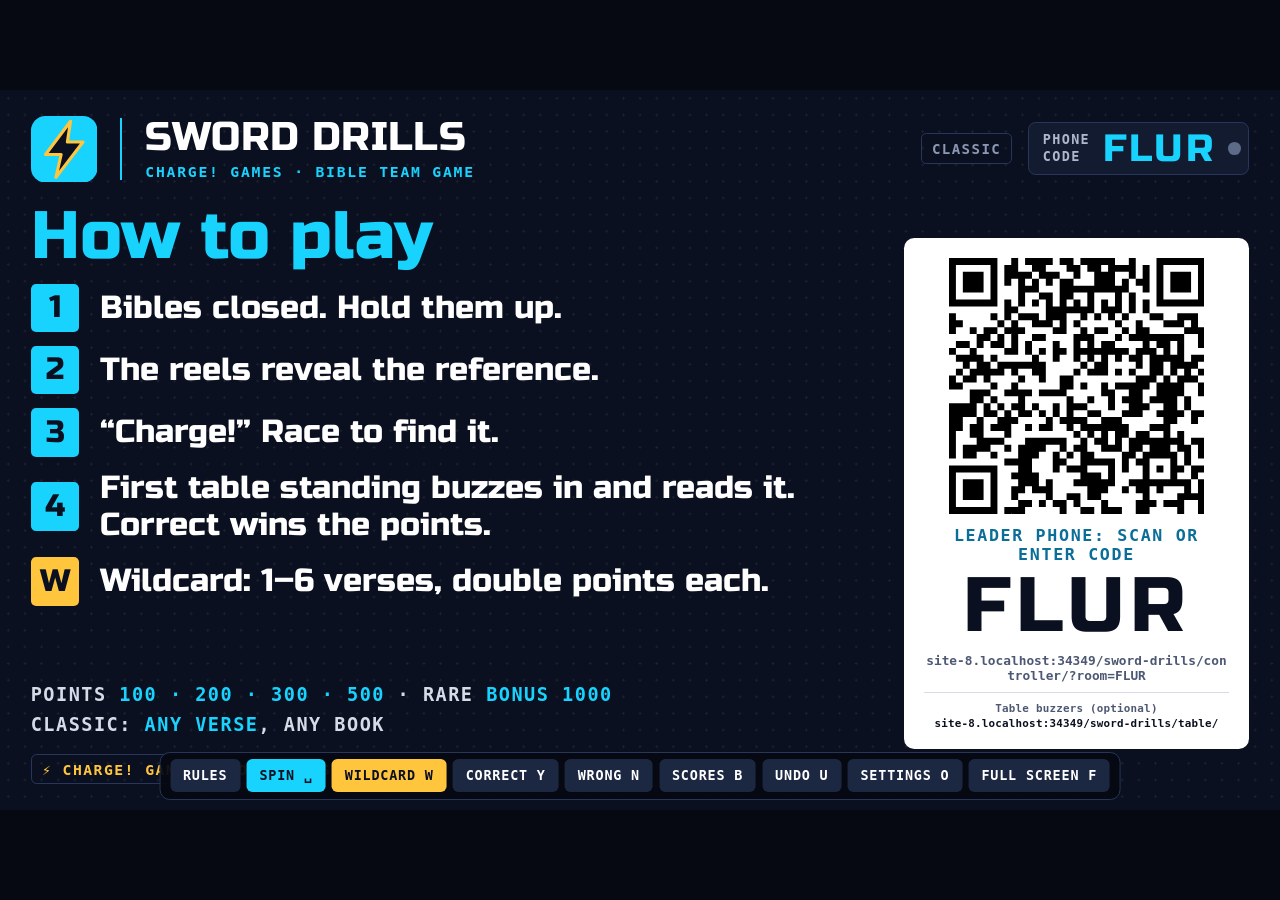
==== commit af73673b: "Skins: one codebase for other brands; wildcard layout fix - shared/charge-embed.js runs a game page " ====
--- a/sword-drills/index.html
+++ b/sword-drills/index.html
@@ -18,30 +18,30 @@
     html { font-size: 1vw; }
     @supports (width: min(1vw, 1vh)) { html { font-size: min(1vw, 1.7778vh); } }
     * { box-sizing: border-box; }
-    html, body { margin: 0; height: 100%; overflow: hidden; background: #060912; }
+    html, body { margin: 0; height: 100%; overflow: hidden; background: var(--cg-deep); }
     body { color: #fff; font-family: Inter, Roboto, "Segoe UI", Helvetica, Arial, sans-serif; display: flex; align-items: center; justify-content: center; }
     body.idle, body.idle * { cursor: none !important; }
     .mono { font-family: "SF Mono", "Roboto Mono", "DejaVu Sans Mono", Menlo, Consolas, monospace; }
-    .wide { font-family: "Russo One", "Arial Black", sans-serif; } .wide, .wide * { font-synthesis: none; }
+    .wide { font-family: var(--cg-disp); } .wide, .wide * { font-synthesis: none; }
     .stage {
       position: relative; overflow: hidden; width: 100rem; height: 56.25rem; flex: 0 0 auto; padding: 1.8rem 2.4rem 2rem;
-      background-color: #0B1020; background-image: radial-gradient(circle, rgba(255,255,255,.07) 0.075rem, transparent 0.1rem); background-size: 1.3rem 1.3rem;
+      background-color: var(--cg-ink); background-image: radial-gradient(circle, rgba(255,255,255,.07) 0.075rem, transparent 0.1rem); background-size: 1.3rem 1.3rem;
       display: flex; flex-direction: column;
     }
     /* Header */
     .top { flex: 0 0 5.6rem; display: flex; align-items: center; }
     .top .mark { height: 5.2rem; width: 5.2rem; display: block; flex: 0 0 auto; }
-    .top .t { margin-left: 1.8rem; padding-left: 1.8rem; border-left: 0.2rem solid #19D3FF; }
+    .top .t { margin-left: 1.8rem; padding-left: 1.8rem; border-left: 0.2rem solid var(--cg-acc); }
     .top h1 { margin: 0; font-weight: 900; font-size: 3.1rem; line-height: 1; letter-spacing: .01em; }
-    .top .sub { margin-top: .45rem; font-weight: 700; font-size: 1.15rem; letter-spacing: .12em; text-transform: uppercase; color: #19D3FF; }
+    .top .sub { margin-top: .45rem; font-weight: 700; font-size: 1.15rem; letter-spacing: .12em; text-transform: uppercase; color: var(--cg-acc); }
     .top .sp { flex: 1; }
-    .chip { font-weight: 700; font-size: 1.1rem; letter-spacing: .1em; text-transform: uppercase; color: #8C98B3; border: 0.12rem solid #27365A; border-radius: 0.4rem; padding: .5rem .8rem; margin-right: 1.2rem; white-space: nowrap; }
-    .join { display: flex; align-items: center; background: #131B30; border: 0.12rem solid #27365A; border-radius: 0.6rem; padding: .5rem .6rem .5rem 1.1rem; }
-    .join .l { font-weight: 700; font-size: 1.05rem; letter-spacing: .1em; color: #AEB8CC; text-transform: uppercase; line-height: 1.25; margin-right: 1rem; }
-    .join .c { font-weight: 900; font-size: 3rem; letter-spacing: .06em; color: #19D3FF; line-height: 1; }
-    .dot { display: inline-block; width: 1rem; height: 1rem; border-radius: 50%; background: #5D6A88; margin-left: 1rem; }
+    .chip { font-weight: 700; font-size: 1.1rem; letter-spacing: .1em; text-transform: uppercase; color: var(--cg-mute); border: 0.12rem solid var(--cg-line); border-radius: 0.4rem; padding: .5rem .8rem; margin-right: 1.2rem; white-space: nowrap; }
+    .join { display: flex; align-items: center; background: var(--cg-panel); border: 0.12rem solid var(--cg-line); border-radius: 0.6rem; padding: .5rem .6rem .5rem 1.1rem; }
+    .join .l { font-weight: 700; font-size: 1.05rem; letter-spacing: .1em; color: var(--cg-mute2); text-transform: uppercase; line-height: 1.25; margin-right: 1rem; }
+    .join .c { font-weight: 900; font-size: 3rem; letter-spacing: .06em; color: var(--cg-acc); line-height: 1; }
+    .dot { display: inline-block; width: 1rem; height: 1rem; border-radius: 50%; background: var(--cg-mute3); margin-left: 1rem; }
     .dot.on { background: #4ade80; box-shadow: 0 0 0.8rem rgba(74,222,128,.7); }
-    .dot.wait { background: #19D3FF; }
+    .dot.wait { background: var(--cg-acc); }
     .main { position: relative; flex: 1 1 0; min-height: 0; margin-top: 1.4rem; }
     .view { position: absolute; inset: 0; display: none; flex-direction: column; }
     .view.on { display: flex; }
@@ -49,33 +49,33 @@
     /* Rules */
     .rules { flex-direction: row !important; }
     .rules .lft { flex: 1 1 0; min-width: 0; display: flex; flex-direction: column; }
-    .rules h2 { margin: .2rem 0 1.2rem; font-weight: 900; font-size: 5.2rem; line-height: .95; color: #19D3FF; }
+    .rules h2 { margin: .2rem 0 1.2rem; font-weight: 900; font-size: 5.2rem; line-height: .95; color: var(--cg-acc); }
     .rules ol { margin: 0; padding: 0; list-style: none; }
     .rules li { display: flex; align-items: center; font-weight: 850; font-size: 2.5rem; line-height: 1.15; margin-bottom: 1.05rem; }
-    .rules li b { flex: 0 0 3.8rem; height: 3.8rem; margin-right: 1.6rem; background: #19D3FF; color: #0B1020; border-radius: .4rem; display: flex; align-items: center; justify-content: center; font-size: 2.4rem; font-weight: 900; }
-    .rules li.wild b { background: #FFC53D; }
-    .rules .pline { margin-top: auto; padding-bottom: .2rem; font-weight: 700; font-size: 1.45rem; letter-spacing: .08em; text-transform: uppercase; color: #D5DCE8; line-height: 1.6; }
-    .rules .pline span { color: #19D3FF; }
-    .rules .home { align-self: flex-start; margin-top: .9rem; font-weight: 800; font-size: 1.15rem; letter-spacing: .1em; text-transform: uppercase; color: #FFC53D; text-decoration: none; border: .12rem solid #27365A; border-radius: .45rem; padding: .45rem .8rem; }
-    .rules .home:hover { border-color: #FFC53D; }
+    .rules li b { flex: 0 0 3.8rem; height: 3.8rem; margin-right: 1.6rem; background: var(--cg-acc); color: var(--cg-ink); border-radius: .4rem; display: flex; align-items: center; justify-content: center; font-size: 2.4rem; font-weight: 900; }
+    .rules li.wild b { background: var(--cg-gold); }
+    .rules .pline { margin-top: auto; padding-bottom: .2rem; font-weight: 700; font-size: 1.45rem; letter-spacing: .08em; text-transform: uppercase; color: var(--cg-soft); line-height: 1.6; }
+    .rules .pline span { color: var(--cg-acc); }
+    .rules .home { align-self: flex-start; margin-top: .9rem; font-weight: 800; font-size: 1.15rem; letter-spacing: .1em; text-transform: uppercase; color: var(--cg-gold); text-decoration: none; border: .12rem solid var(--cg-line); border-radius: .45rem; padding: .45rem .8rem; }
+    .rules .home:hover { border-color: var(--cg-gold); }
     .rules .rgt { flex: 0 0 27rem; margin-left: 3rem; display: flex; flex-direction: column; justify-content: center; }
-    .qrcard { background: #fff; color: #0B1020; border-radius: .8rem; padding: 1.6rem 1.6rem 1.4rem; text-align: center; }
+    .qrcard { background: #fff; color: var(--cg-ink); border-radius: .8rem; padding: 1.6rem 1.6rem 1.4rem; text-align: center; }
     .qrcard .qr { width: 84%; margin: 0 auto; }
     .qrcard .qr svg, .qrcard .qr img { display: block; width: 100%; height: auto; }
-    .qrcard .k { margin-top: .9rem; font-weight: 800; font-size: 1.3rem; letter-spacing: .1em; text-transform: uppercase; color: #0B6E99; }
+    .qrcard .k { margin-top: .9rem; font-weight: 800; font-size: 1.3rem; letter-spacing: .1em; text-transform: uppercase; color: var(--cg-acc-dk); }
     .qrcard .code { font-weight: 900; font-size: 6rem; line-height: 1; letter-spacing: .06em; margin-top: .3rem; }
-    .tline { margin-top: .7rem; padding-top: .6rem; border-top: 1px solid #D5DBE7; font-weight: 700; font-size: .85rem; line-height: 1.4; color: #4D5874; letter-spacing: .02em; word-break: break-all; } .tline b { color: #0B1020; }
-    .qrcard .u { margin-top: .7rem; font-size: 1rem; font-weight: 700; color: #4D5874; word-break: break-all; }
+    .tline { margin-top: .7rem; padding-top: .6rem; border-top: 1px solid var(--cg-soft); font-weight: 700; font-size: .85rem; line-height: 1.4; color: var(--cg-slate); letter-spacing: .02em; word-break: break-all; } .tline b { color: var(--cg-ink); }
+    .qrcard .u { margin-top: .7rem; font-size: 1rem; font-weight: 700; color: var(--cg-slate); word-break: break-all; }
 
     /* Slot machine */
-    .slot { flex: 0 0 auto; display: flex; background: #131B30; border: 0.35rem solid #19D3FF; border-radius: 1.4rem; padding: 1rem 1.2rem 1.2rem; box-shadow: 0 0 3rem rgba(25,211,255,.18); }
+    .slot { flex: 0 0 auto; display: flex; background: var(--cg-panel); border: 0.35rem solid var(--cg-acc); border-radius: 1.4rem; padding: 1rem 1.2rem 1.2rem; box-shadow: 0 0 3rem rgba(var(--cg-acc-rgb),.18); }
     .col { display: flex; flex-direction: column; min-width: 0; }
     .col + .col { margin-left: 1.2rem; }
-    .col .lab { font-weight: 800; font-size: 1.2rem; letter-spacing: .14em; text-transform: uppercase; color: #19D3FF; margin: 0 0 .6rem .2rem; white-space: nowrap; }
-    .col .lab span { color: #8C98B3; }
-    .win { position: relative; overflow: hidden; background: #19D3FF; color: #0B1020; border-radius: .7rem; }
+    .col .lab { font-weight: 800; font-size: 1.2rem; letter-spacing: .14em; text-transform: uppercase; color: var(--cg-acc); margin: 0 0 .6rem .2rem; white-space: nowrap; }
+    .col .lab span { color: var(--cg-mute); }
+    .win { position: relative; overflow: hidden; background: var(--cg-acc); color: var(--cg-ink); border-radius: .7rem; }
     .win:after { content: ""; position: absolute; inset: 0; pointer-events: none; border-radius: .7rem;
-      background: linear-gradient(rgba(11,16,32,.55), rgba(11,16,32,0) 22%, rgba(11,16,32,0) 78%, rgba(11,16,32,.55)); box-shadow: inset 0 0 0 0.2rem rgba(11,16,32,.35); }
+      background: linear-gradient(rgba(var(--cg-ink-rgb),.55), rgba(var(--cg-ink-rgb),0) 22%, rgba(var(--cg-ink-rgb),0) 78%, rgba(var(--cg-ink-rgb),.55)); box-shadow: inset 0 0 0 0.2rem rgba(var(--cg-ink-rgb),.35); }
     .strip { will-change: transform; }
     .cell { display: flex; flex-direction: column; align-items: center; justify-content: center; text-align: center; overflow: hidden; padding: 0 1rem; }
     .cell .bk { font-weight: 900; text-transform: uppercase; white-space: nowrap; line-height: 1; }
@@ -86,31 +86,31 @@
     .ref .bk { font-size: 3.6rem; margin-bottom: .6rem; } .ref .cv { font-size: 7.6rem; }
     .pts .win, .pts .cell { height: 13rem; } .pts { flex: 0 0 22rem; }
     .pts .pv { font-size: 7rem; } .pts .tag { font-size: 1.5rem; margin-top: .5rem; }
-    .win.bonus { background: #FFC53D; animation: glow .5s ease-in-out 6 alternate; }
-    @keyframes glow { to { box-shadow: 0 0 2.5rem #FFC53D; } }
+    .win.bonus { background: var(--cg-gold); animation: glow .5s ease-in-out 6 alternate; }
+    @keyframes glow { to { box-shadow: 0 0 2.5rem var(--cg-gold); } }
     .themeband { display: none; }
     body.themed .themeband { display: flex; }
     .themeband .win, .themeband .cell { height: 4.6rem; }
-    .themeband .win { background: #0B1020; color: #19D3FF; box-shadow: inset 0 0 0 .2rem #19D3FF; }
+    .themeband .win { background: var(--cg-ink); color: var(--cg-acc); box-shadow: inset 0 0 0 .2rem var(--cg-acc); }
     .themeband .win:after { background: linear-gradient(rgba(0,0,0,.6), rgba(0,0,0,0) 30%, rgba(0,0,0,0) 70%, rgba(0,0,0,.6)); box-shadow: none; }
     .themeband .bk { font-size: 2.8rem; }
     .themeband .rn { flex: 0 0 22rem; }
-    .themeband .rn .win { background: #0B1020; color: #fff; }
+    .themeband .rn .win { background: var(--cg-ink); color: #fff; }
     .themeband .rn .pv { font-size: 2.6rem; }
     body.themed .ref .win, body.themed .ref .cell, body.themed .pts .win, body.themed .pts .cell { height: 10rem; }
     body.themed .say.go { font-size: 4.2rem; } body.themed .slot { padding-top: .8rem; padding-bottom: 1rem; }
     body.themed .ref .cv { font-size: 6.2rem; } body.themed .ref .bk { font-size: 3rem; } body.themed .pts .pv { font-size: 6rem; }
     .slotwrap { flex: 0 0 auto; display: flex; flex-direction: column; }
     .slotwrap .themeband { margin-bottom: 1rem; }
-    .say { flex: 1 1 0; min-height: 4.2rem; display: flex; align-items: center; justify-content: center; text-align: center; font-weight: 900; font-size: 3.4rem; letter-spacing: .02em; color: #8C98B3; }
-    .say.go { color: #19D3FF; font-size: 5.2rem; animation: pulse .7s ease-in-out infinite alternate; }
+    .say { flex: 1 1 0; min-height: 4.2rem; display: flex; align-items: center; justify-content: center; text-align: center; font-weight: 900; font-size: 3.4rem; letter-spacing: .02em; color: var(--cg-mute); }
+    .say.go { color: var(--cg-acc); font-size: 5.2rem; animation: pulse .7s ease-in-out infinite alternate; }
     .say.up { color: #fff; }
     @keyframes pulse { from { transform: scale(1); } to { transform: scale(1.04); } }
 
     /* Wildcard */
     .wildtop { flex: 0 0 auto; display: flex; align-items: stretch; }
-    .wildtitle { flex: 1 1 0; display: flex; flex-direction: column; justify-content: center; background: repeating-linear-gradient(-45deg, #FFC53D 0 1.2rem, #0B1020 1.2rem 2.4rem); border-radius: 1rem; padding: .8rem; }
-    .wildtitle div { background: #0B1020; border-radius: .6rem; padding: .6rem 1.4rem; font-weight: 900; font-size: 5rem; line-height: 1; color: #FFC53D; text-align: center; }
+    .wildtitle { flex: 1 1 0; display: flex; flex-direction: column; justify-content: center; background: repeating-linear-gradient(-45deg, var(--cg-gold) 0 1.2rem, var(--cg-ink) 1.2rem 2.4rem); border-radius: 1rem; padding: .8rem; }
+    .wildtitle div { background: var(--cg-ink); border-radius: .6rem; padding: .6rem 1.4rem; font-weight: 900; font-size: 5rem; line-height: 1; color: var(--cg-gold); text-align: center; }
     .wildtitle small { display: block; margin-top: .4rem; font-size: 1.3rem; letter-spacing: .14em; color: #fff; font-weight: 700; }
     .wildtop .col { margin-left: 1.2rem; }
     .wildtop .win, .wildtop .cell { height: 8.4rem; }
@@ -121,56 +121,58 @@
     .wc { position: relative; flex: 0 0 auto; margin: 0 .6rem 1rem; display: flex; flex-direction: column; }
     .wc .win, .wc .cell { height: 8.6rem; }
     .wc .bk { font-size: 2.3rem; margin-bottom: .4rem; } .wc .cv { font-size: 4.4rem; }
-    .wc .n { position: absolute; z-index: 2; top: .5rem; left: .7rem; font-weight: 900; font-size: 1.3rem; color: #0B1020; }
-    .wc .got { position: absolute; z-index: 3; left: 0; right: 0; bottom: 0; height: 3rem; border-radius: 0 0 .7rem .7rem; background: #0B1020; display: none; align-items: center; justify-content: center; }
-    .wc.done .got { display: flex; } .wc.done .win { background: #0D4F6B; }
+    .wild.dense .wc { margin-bottom: .7rem; } .wild.dense .wc .win, .wild.dense .wc .cell { height: 6.9rem; } .wild.dense .wc .bk { font-size: 1.9rem; margin-bottom: .2rem; } .wild.dense .wc .cv { font-size: 3.5rem; }
+    .wild.dense .cards { margin-top: .7rem; } .wild.dense .board { margin-top: .6rem; }
+    .wc .n { position: absolute; z-index: 2; top: .5rem; left: .7rem; font-weight: 900; font-size: 1.3rem; color: var(--cg-ink); }
+    .wc .got { position: absolute; z-index: 3; left: 0; right: 0; bottom: 0; height: 3rem; border-radius: 0 0 .7rem .7rem; background: var(--cg-ink); display: none; align-items: center; justify-content: center; }
+    .wc.done .got { display: flex; } .wc.done .win { background: var(--cg-acc-dk2); }
     .wc.done .cell { justify-content: flex-start; padding-top: .9rem; } .wc.done .bk { font-size: 1.8rem !important; margin-bottom: .3rem; } .wc.done .cv { font-size: 2.6rem !important; }
-    .wc .got b { font-weight: 900; font-size: 1.7rem; color: #fff; } .wc .got span { font-weight: 800; font-size: 1.4rem; color: #19D3FF; letter-spacing: .08em; margin-left: 1rem; }
+    .wc .got b { font-weight: 900; font-size: 1.7rem; color: #fff; } .wc .got span { font-weight: 800; font-size: 1.4rem; color: var(--cg-acc); letter-spacing: .08em; margin-left: 1rem; }
     .wc.next .win { box-shadow: 0 0 0 .35rem #fff; }
-    .intro { position: absolute; inset: 0; z-index: 20; display: none; align-items: center; justify-content: center; flex-direction: column; background: #0B1020; }
+    .intro { position: absolute; inset: 0; z-index: 20; display: none; align-items: center; justify-content: center; flex-direction: column; background: var(--cg-ink); }
     .intro.on { display: flex; animation: introbg .6s steps(1) infinite; }   /* under 3 flashes per second */
-    @keyframes introbg { 50% { background: #FFC53D; } }
-    .intro div { font-weight: 900; font-size: 11rem; line-height: 1; color: #fff; animation: zoom 2.2s cubic-bezier(.2,.9,.3,1.2) both; text-shadow: 0 0 0 #0B1020, .6rem .6rem 0 #0B1020; }
-    .intro p { font-weight: 800; font-size: 2.6rem; letter-spacing: .2em; margin: 2rem 0 0; color: #fff; text-shadow: .2rem .2rem 0 #0B1020; }
+    @keyframes introbg { 50% { background: var(--cg-gold); } }
+    .intro div { font-weight: 900; font-size: 11rem; line-height: 1; color: #fff; animation: zoom 2.2s cubic-bezier(.2,.9,.3,1.2) both; text-shadow: 0 0 0 var(--cg-ink), .6rem .6rem 0 var(--cg-ink); }
+    .intro p { font-weight: 800; font-size: 2.6rem; letter-spacing: .2em; margin: 2rem 0 0; color: #fff; text-shadow: .2rem .2rem 0 var(--cg-ink); }
     @keyframes zoom { 0% { transform: scale(.2) rotate(-8deg); opacity: 0; } 30% { transform: scale(1.08) rotate(2deg); opacity: 1; } 100% { transform: scale(1); } }
 
     /* Scoreboard (shared: ../shared/charge-core.css) */
     .game .board, .wild .board { margin-top: 1rem; flex: 0 0 auto; }
-    .scores h2 { margin: 0 0 1.4rem; font-weight: 900; font-size: 4.6rem; line-height: 1; } .scores h2 span { color: #19D3FF; }
+    .scores h2 { margin: 0 0 1.4rem; font-weight: 900; font-size: 4.6rem; line-height: 1; } .scores h2 span { color: var(--cg-acc); }
     .scores .board { flex: 1 1 0; min-height: 0; }
     .say .cg-banner { animation: none; }
-    .wild { position: relative; }
+    /* .view is already position: absolute, so it anchors #wbanner */
     .wbanner { position: absolute; z-index: 5; left: 0; right: 0; top: 9.6rem; text-align: center; pointer-events: none; }
-    .reqchip { font-weight: 800; font-size: 1.05rem; letter-spacing: .08em; text-transform: uppercase; color: #0B1020; background: #FFC53D; border-radius: .4rem; padding: .5rem .8rem; margin-right: 1.2rem; white-space: nowrap; }
+    .reqchip { font-weight: 800; font-size: 1.05rem; letter-spacing: .08em; text-transform: uppercase; color: var(--cg-ink); background: var(--cg-gold); border-radius: .4rem; padding: .5rem .8rem; margin-right: 1.2rem; white-space: nowrap; }
     .toast { position: absolute; z-index: 10; left: 50%; top: 42%; transform: translate(-50%,-50%) scale(.6); opacity: 0; pointer-events: none; transition: transform .25s cubic-bezier(.2,1.4,.4,1), opacity .2s;
-      background: #0B1020; border: .4rem solid #19D3FF; border-radius: 1.4rem; padding: 1.6rem 3.6rem; text-align: center; box-shadow: 0 1rem 4rem rgba(0,0,0,.6); }
+      background: var(--cg-ink); border: .4rem solid var(--cg-acc); border-radius: 1.4rem; padding: 1.6rem 3.6rem; text-align: center; box-shadow: 0 1rem 4rem rgba(0,0,0,.6); }
     .toast.on { opacity: 1; transform: translate(-50%,-50%) scale(1); }
-    .toast b { display: block; font-weight: 900; font-size: 9rem; line-height: 1; color: #19D3FF; } .toast span { display: block; margin-top: .6rem; font-weight: 900; font-size: 3.6rem; }
+    .toast b { display: block; font-weight: 900; font-size: 9rem; line-height: 1; color: var(--cg-acc); } .toast span { display: block; margin-top: .6rem; font-weight: 900; font-size: 3.6rem; }
 
     /* Controls bar + settings (mouse/keyboard backup) */
-    .bar { position: absolute; z-index: 30; left: 50%; bottom: .8rem; transform: translateX(-50%); display: flex; align-items: center; background: rgba(6,9,18,.94); border: .12rem solid #27365A; border-radius: .8rem; padding: .5rem; transition: opacity .3s; white-space: nowrap; }
+    .bar { position: absolute; z-index: 30; left: 50%; bottom: .8rem; transform: translateX(-50%); display: flex; align-items: center; background: rgba(var(--cg-deep-rgb),.94); border: .12rem solid var(--cg-line); border-radius: .8rem; padding: .5rem; transition: opacity .3s; white-space: nowrap; }
     body.idle .bar { opacity: 0; pointer-events: none; }
     button { font: inherit; cursor: pointer; }
-    .bar button, .set button { font-family: "SF Mono", "Roboto Mono", "DejaVu Sans Mono", Menlo, monospace; font-weight: 800; font-size: 1.05rem; letter-spacing: .06em; text-transform: uppercase; color: #fff; background: #1C2742; border: 0; border-radius: .45rem; padding: .7rem 1rem; margin: 0 .25rem; }
-    .bar button.o, .set button.o { background: #19D3FF; color: #0B1020; }
-    .bar button.w { background: #FFC53D; color: #0B1020; }
-    .set { position: absolute; z-index: 40; left: 50%; top: 50%; transform: translate(-50%,-50%); width: 52rem; background: #0B1020; border: .3rem solid #19D3FF; border-radius: 1.2rem; padding: 2rem 2.4rem; display: none; box-shadow: 0 2rem 6rem rgba(0,0,0,.7); }
+    .bar button, .set button { font-family: "SF Mono", "Roboto Mono", "DejaVu Sans Mono", Menlo, monospace; font-weight: 800; font-size: 1.05rem; letter-spacing: .06em; text-transform: uppercase; color: #fff; background: var(--cg-panel2); border: 0; border-radius: .45rem; padding: .7rem 1rem; margin: 0 .25rem; }
+    .bar button.o, .set button.o { background: var(--cg-acc); color: var(--cg-ink); }
+    .bar button.w { background: var(--cg-gold); color: var(--cg-ink); }
+    .set { position: absolute; z-index: 40; left: 50%; top: 50%; transform: translate(-50%,-50%); width: 52rem; background: var(--cg-ink); border: .3rem solid var(--cg-acc); border-radius: 1.2rem; padding: 2rem 2.4rem; display: none; box-shadow: 0 2rem 6rem rgba(0,0,0,.7); }
     .set.on { display: block; }
     .set h3 { margin: 0 0 1.2rem; font-weight: 900; font-size: 2.8rem; }
-    .set .row { display: flex; align-items: center; justify-content: space-between; padding: 1rem 0; border-top: .1rem solid #27365A; }
-    .set .row > span { font-weight: 700; font-size: 1.5rem; } .set .row > span small { display: block; color: #8C98B3; font-size: 1.05rem; font-weight: 600; margin-top: .2rem; }
-    .set .seg button { padding: .8rem 1.3rem; font-size: 1.2rem; } .set .seg button.sel { background: #19D3FF; color: #0B1020; }
+    .set .row { display: flex; align-items: center; justify-content: space-between; padding: 1rem 0; border-top: .1rem solid var(--cg-line); }
+    .set .row > span { font-weight: 700; font-size: 1.5rem; } .set .row > span small { display: block; color: var(--cg-mute); font-size: 1.05rem; font-weight: 600; margin-top: .2rem; }
+    .set .seg button { padding: .8rem 1.3rem; font-size: 1.2rem; } .set .seg button.sel { background: var(--cg-acc); color: var(--cg-ink); }
     .set .seg.off { opacity: .35; }
     .set .num { display: inline-block; min-width: 4rem; text-align: center; font-weight: 900; font-size: 2.2rem; vertical-align: middle; }
-    .set .keys { margin-top: 1rem; color: #8C98B3; font-size: 1rem; line-height: 1.6; }
-    .set .danger { background: #3A1424 !important; color: #FF6B81 !important; } .set .danger.arm { background: #FF6B81 !important; color: #0B1020 !important; }
+    .set .keys { margin-top: 1rem; color: var(--cg-mute); font-size: 1rem; line-height: 1.6; }
+    .set .danger { background: var(--cg-danger-bg) !important; color: #FF6B81 !important; } .set .danger.arm { background: #FF6B81 !important; color: var(--cg-ink) !important; }
   </style>
 </head>
 <body>
 <div class="stage" id="stage">
   <div class="top">
-    <svg class="mark" viewBox="0 0 64 64" role="img" aria-label="Charge! Games"><rect width="64" height="64" rx="14" fill="#19D3FF"/><path d="M38 5 14 37h15l-5 22 26-34H35z" fill="#0B1020" stroke="#FFC53D" stroke-width="3" stroke-linejoin="round"/></svg>
-    <div class="t"><h1 class="wide">SWORD DRILLS</h1><div class="sub mono">Charge! Games · Bible team game</div></div>
+    <svg class="mark" data-cg-logo="dark" viewBox="0 0 64 64" role="img" aria-label="Charge! Games"><rect width="64" height="64" rx="14" fill="#19D3FF"/><path d="M38 5 14 37h15l-5 22 26-34H35z" fill="#0B1020" stroke="#FFC53D" stroke-width="3" stroke-linejoin="round"/></svg>
+    <div class="t"><h1 class="wide">SWORD DRILLS</h1><div class="sub mono"><span data-cg-brand>Charge! Games</span> · Bible team game</div></div>
     <div class="sp"></div>
     <div class="reqchip mono" id="reqchip" hidden></div>
     <div class="chip mono" id="modechip">Classic</div>
@@ -188,7 +190,7 @@
           <li class="wide wild"><b>W</b>Wildcard: 1–6 verses, double points each.</li>
         </ol>
         <div class="pline mono" id="ptsline"></div>
-        <a class="home mono" href="../">⚡ Charge! Games · more games</a>
+        <a class="home mono" href="../" data-cg-home>⚡ Charge! Games · more games</a>
       </div>
       <div class="rgt">
         <div class="qrcard">
@@ -254,7 +256,7 @@
 <script>
 (function () {
   "use strict";
-  var GAME = "sworddrills", KEY = "chargegames:sworddrills:v2";
+  var GAME = "sworddrills", KEY = Charge.NS + ":sworddrills:v2";
   var THEMES = window.SD_THEMES, REFS = [];
   THEMES.forEach(function (t, ti) { t.refs.forEach(function (r) { REFS.push({ ref: r, t: ti }); }); });
   var PTS = [100, 100, 100, 100, 100, 100, 200, 200, 200, 200, 200, 200, 300, 300, 300, 300, 500, 500, 500, 1000]; // 1000 = rare bonus (1 in 20)
@@ -465,6 +467,7 @@
     else wb.hidden = true;
     var T = teamsPub(), X = { buzz: buzzT, locked: q ? core.lockedFor(q) : [], finished: finished(), hit: hitT };
     board.game.render(T, X); board.wild.render(T, X); board.scores.render(T, X);
+    $("v-wild").classList.toggle("dense", T.n > 12);   // 3-row scoreboard: shorter verse cards so both fit
     $("scoretitle").innerHTML = finished() ? 'Final <span>scores</span>' : 'Score<span>board</span>';
     sel("s-mode", S.mode); sel("s-per", String(S.per)); sel("s-final", S.finalWild ? "1" : "0"); sel("s-lock", S.core.lockout ? "1" : "0");
     $("s-per").classList.toggle("off", S.mode !== "themed"); $("s-tables").textContent = S.core.n;
--- a/shared/charge-core.css
+++ b/shared/charge-core.css
@@ -1,18 +1,28 @@
 /* Charge! Games core styles: scoreboard (screen, rem units of the 16:9 stage) and remote pieces (phone, px). */
-:root { --cg-ink: #0B1020; --cg-deep: #060912; --cg-panel: #131B30; --cg-line: #27365A; --cg-acc: #19D3FF; --cg-gold: #FFC53D; --cg-mute: #8C98B3; --cg-ok: #22C55E; --cg-no: #F43F5E; }
+:root {
+  /* Theme: every game page reads these. A skin (see README "Skins") overrides them; nothing else needs to change. */
+  --cg-ink: #0B1020; --cg-ink-rgb: 11,16,32; --cg-deep: #060912; --cg-deep-rgb: 6,9,18;
+  --cg-panel: #131B30; --cg-panel2: #1C2742; --cg-line: #27365A; --cg-line2: #2A3756;
+  --cg-acc: #19D3FF; --cg-acc-rgb: 25,211,255; --cg-acc-dk: #0B6E99; --cg-acc-dk2: #0D4F6B; --cg-on-acc: #0B1020;
+  --cg-gold: #FFC53D; --cg-gold-rgb: 255,197,61; --cg-gold-dk: #A87800; --cg-gold-lt: #FFD777;
+  --cg-mute: #8C98B3; --cg-mute2: #AEB8CC; --cg-mute3: #5D6A88; --cg-soft: #D5DCE8; --cg-slate: #4D5874; --cg-text: #EAF0FA;
+  --cg-paper: #EEF2F8; --cg-paper2: #DCE3EE; --cg-danger-bg: #3A1424;
+  --cg-ok: #22C55E; --cg-no: #F43F5E;
+  --cg-disp: "Russo One", "Arial Black", sans-serif;
+}
 
 /* ---------- screen scoreboard ---------- */
 .cg-board { display: grid; grid-template-columns: repeat(var(--cols, 6), minmax(0, 1fr)); gap: .8rem; }
 .cg-tb { position: relative; min-width: 0; background: var(--cg-panel); border: .15rem solid var(--cg-line); border-radius: .8rem; padding: .5rem .9rem .6rem; display: flex; flex-direction: column; justify-content: center; overflow: hidden; color: #fff; cursor: pointer; }
 .cg-nm { font-family: "SF Mono", "Roboto Mono", "DejaVu Sans Mono", Menlo, Consolas, monospace; font-weight: 800; letter-spacing: .1em; text-transform: uppercase; color: var(--cg-acc); white-space: nowrap; overflow: hidden; text-overflow: ellipsis; }
-.cg-sc { font-family: "Russo One", "Arial Black", sans-serif; font-synthesis: none; line-height: 1.05; white-space: nowrap; }
+.cg-sc { font-family: var(--cg-disp); font-synthesis: none; line-height: 1.05; white-space: nowrap; }
 .cg-tb.lead { background: var(--cg-gold); border-color: var(--cg-gold); color: var(--cg-ink); } .cg-tb.lead .cg-nm { color: var(--cg-ink); }
-.cg-tb.buzz { border-color: var(--cg-acc); background: var(--cg-acc); color: var(--cg-ink); box-shadow: 0 0 0 .35rem rgba(25,211,255,.35), 0 0 2.4rem rgba(25,211,255,.6); animation: cg-buzz .8s ease-in-out infinite alternate; } .cg-tb.buzz .cg-nm { color: var(--cg-ink); }
-@keyframes cg-buzz { to { box-shadow: 0 0 0 .6rem rgba(25,211,255,.15), 0 0 3.4rem rgba(25,211,255,.9); } }
+.cg-tb.buzz { border-color: var(--cg-acc); background: var(--cg-acc); color: var(--cg-ink); box-shadow: 0 0 0 .35rem rgba(var(--cg-acc-rgb),.35), 0 0 2.4rem rgba(var(--cg-acc-rgb),.6); animation: cg-buzz .8s ease-in-out infinite alternate; } .cg-tb.buzz .cg-nm { color: var(--cg-ink); }
+@keyframes cg-buzz { to { box-shadow: 0 0 0 .6rem rgba(var(--cg-acc-rgb),.15), 0 0 3.4rem rgba(var(--cg-acc-rgb),.9); } }
 .cg-tb.out { opacity: .35; } .cg-tb.out .cg-nm { text-decoration: line-through; }
 .cg-tb.hit { animation: cg-hit .9s ease-out; }
 @keyframes cg-hit { 0% { transform: scale(1); box-shadow: 0 0 0 0 #fff; } 30% { transform: scale(1.08); box-shadow: 0 0 0 .5rem #fff; } 100% { transform: scale(1); box-shadow: 0 0 0 0 transparent; } }
-.cg-rk { position: absolute; top: .35rem; right: .5rem; font-family: "Russo One", sans-serif; font-size: 1rem; opacity: .7; }
+.cg-rk { position: absolute; top: .35rem; right: .5rem; font-family: var(--cg-disp); font-size: 1rem; opacity: .7; }
 .cg-cr { font-family: "SF Mono", "Roboto Mono", monospace; font-weight: 900; letter-spacing: .14em; font-size: 1.5rem; min-height: 1.8rem; }
 .cg-pg { grid-column: 1 / -1; text-align: center; font-family: "SF Mono", "Roboto Mono", monospace; font-weight: 800; font-size: 1.05rem; letter-spacing: .12em; text-transform: uppercase; color: var(--cg-mute); margin-top: -.2rem; }
 /* strip (band under the game): density by rows */
@@ -29,7 +39,7 @@
 .cg-full.cg-d4 { gap: .5rem; } .cg-full.cg-d4 .cg-tb { padding: .3rem .5rem; border-radius: .55rem; } .cg-full.cg-d4 .cg-nm { font-size: 1rem; letter-spacing: .04em; max-width: 100%; } .cg-full.cg-d4 .cg-sc { font-size: 2.6rem; } .cg-full.cg-d4 .cg-rk { font-size: .8rem; top: .2rem; right: .35rem; }
 .cg-full .cg-pg { display: none; }
 /* buzz banner on the screen */
-.cg-banner { display: inline-flex; align-items: center; background: var(--cg-acc); color: var(--cg-ink); border-radius: 1rem; padding: .7rem 1.8rem; font-family: "Russo One", "Arial Black", sans-serif; font-synthesis: none; font-size: 3.2rem; line-height: 1.1; box-shadow: 0 0 3rem rgba(25,211,255,.55); }
+.cg-banner { display: inline-flex; align-items: center; background: var(--cg-acc); color: var(--cg-ink); border-radius: 1rem; padding: .7rem 1.8rem; font-family: var(--cg-disp); font-synthesis: none; font-size: 3.2rem; line-height: 1.1; box-shadow: 0 0 3rem rgba(var(--cg-acc-rgb),.55); }
 .cg-banner small { font-family: "SF Mono", "Roboto Mono", monospace; font-weight: 800; font-size: 1.3rem; letter-spacing: .1em; text-transform: uppercase; margin-left: 1.4rem; }
 .cg-banner.no { background: var(--cg-no); color: #fff; box-shadow: 0 0 3rem rgba(244,63,94,.5); }
 
@@ -42,23 +52,23 @@
 .cg-tile { flex: 0 0 calc(33.333% - 8px); margin: 4px; min-height: 84px; border-radius: 12px; background: #fff; border: 2px solid var(--cg-ink); color: var(--cg-ink); display: flex; flex-direction: column; align-items: center; justify-content: center; padding: 4px; min-width: 0; }
 .cg-tiles.c2 .cg-tile { flex-basis: calc(50% - 8px); min-height: 96px; }
 .cg-tiles.c3 .cg-tile { min-height: 104px; }
-.cg-tile b { font-family: "Russo One", "Arial Black", sans-serif; font-synthesis: none; font-weight: 400; font-size: 18px; line-height: 1.1; max-width: 100%; overflow: hidden; text-overflow: ellipsis; white-space: nowrap; }
-.cg-tile span { font-weight: 700; font-size: 13px; color: #4D5874; margin-top: 3px; }
+.cg-tile b { font-family: var(--cg-disp); font-synthesis: none; font-weight: 400; font-size: 18px; line-height: 1.1; max-width: 100%; overflow: hidden; text-overflow: ellipsis; white-space: nowrap; }
+.cg-tile span { font-weight: 700; font-size: 13px; color: var(--cg-slate); margin-top: 3px; }
 .cg-tile.lead { background: var(--cg-gold); border-color: var(--cg-gold); } .cg-tile.lead span { color: var(--cg-ink); }
 .cg-tile.buzz { background: var(--cg-acc); border-color: var(--cg-ink); box-shadow: 0 0 0 3px var(--cg-acc); } .cg-tile.buzz span { color: var(--cg-ink); }
-.cg-tile.out { background: #DCE3EE; border-style: dashed; } .cg-tile.out b { text-decoration: line-through; }
+.cg-tile.out { background: var(--cg-paper2); border-style: dashed; } .cg-tile.out b { text-decoration: line-through; }
 .cg-tile:active:not(:disabled) { transform: scale(.96); }
 .cg-tiles.dense { max-height: 52vh; overflow-y: auto; -webkit-overflow-scrolling: touch; padding: 2px; margin: -2px; }
 .cg-tiles.dense .cg-tile { flex-basis: calc(25% - 6px); margin: 3px; min-height: 58px; border-radius: 10px; padding: 3px; }
 .cg-tiles.dense .cg-tile b { font-size: 14px; } .cg-tiles.dense .cg-tile span { font-size: 11px; margin-top: 1px; }
-.cg-none { padding: 14px; text-align: center; font-weight: 700; color: #4D5874; }
+.cg-none { padding: 14px; text-align: center; font-weight: 700; color: var(--cg-slate); }
 
 /* ---------- phone: buzz-in panel ---------- */
 .cg-buzz { margin-top: 10px; background: #fff; border: 2px solid var(--cg-ink); border-radius: 12px; padding: 10px 12px; color: var(--cg-ink); }
-.cg-bz-t { font-weight: 800; font-size: 16px; } .cg-bz-t b { font-family: "Russo One", "Arial Black", sans-serif; font-synthesis: none; font-weight: 400; font-size: 20px; }
-.cg-bz-h { font-size: 13px; color: #4D5874; margin-top: 2px; line-height: 1.35; }
+.cg-bz-t { font-weight: 800; font-size: 16px; } .cg-bz-t b { font-family: var(--cg-disp); font-synthesis: none; font-weight: 400; font-size: 20px; }
+.cg-bz-h { font-size: 13px; color: var(--cg-slate); margin-top: 2px; line-height: 1.35; }
 .cg-bz-b { display: flex; margin: 10px -4px 0; }
-.cg-bz-b button { flex: 1 1 0; margin: 0 4px; min-height: 68px; border-radius: 12px; font-family: "Russo One", "Arial Black", sans-serif; font-synthesis: none; font-size: 20px; color: #fff; display: flex; flex-direction: column; align-items: center; justify-content: center; line-height: 1.1; }
+.cg-bz-b button { flex: 1 1 0; margin: 0 4px; min-height: 68px; border-radius: 12px; font-family: var(--cg-disp); font-synthesis: none; font-size: 20px; color: #fff; display: flex; flex-direction: column; align-items: center; justify-content: center; line-height: 1.1; }
 .cg-bz-b button small { font: 700 12px Inter, -apple-system, sans-serif; margin-top: 4px; opacity: .92; }
 .cg-bz-b .ok { background: #15803D; } .cg-bz-b .no { background: #BE123C; }
 
@@ -66,11 +76,11 @@
 .cg-step { display: flex; align-items: center; margin-top: 8px; }
 .cg-step button { flex: 0 0 auto; width: 54px; min-height: 52px; border-radius: 10px; background: var(--cg-ink); color: #fff; font-weight: 900; font-size: 20px; margin-right: 6px; }
 .cg-step button + b + button { margin-left: 6px; }
-.cg-step b { flex: 1; text-align: center; font-family: "Russo One", "Arial Black", sans-serif; font-weight: 400; font-size: 32px; }
+.cg-step b { flex: 1; text-align: center; font-family: var(--cg-disp); font-weight: 400; font-size: 32px; }
 .cg-names-btn { margin-top: 8px; min-height: 48px; padding: 0 16px; border-radius: 10px; background: #fff; border: 1.5px solid var(--cg-ink) !important; font-weight: 800; font-size: 15px; }
-.cg-names { margin-top: 8px; max-height: 46vh; overflow-y: auto; border: 1.5px solid rgba(11,16,32,.2); border-radius: 10px; background: #fff; }
-.cg-names label { display: flex; align-items: center; padding: 4px 8px; border-bottom: 1px solid rgba(11,16,32,.08); }
-.cg-names label span { flex: 0 0 34px; font-weight: 800; color: #4D5874; font-size: 14px; }
+.cg-names { margin-top: 8px; max-height: 46vh; overflow-y: auto; border: 1.5px solid rgba(var(--cg-ink-rgb),.2); border-radius: 10px; background: #fff; }
+.cg-names label { display: flex; align-items: center; padding: 4px 8px; border-bottom: 1px solid rgba(var(--cg-ink-rgb),.08); }
+.cg-names label span { flex: 0 0 34px; font-weight: 800; color: var(--cg-slate); font-size: 14px; }
 .cg-names input { flex: 1 1 auto; min-width: 0; min-height: 44px; font: 600 16px Inter, -apple-system, sans-serif; border: 0; background: transparent; color: var(--cg-ink); }
 .cg-names input:focus { outline: 2px solid var(--cg-acc); border-radius: 6px; }
 .cg-tile .vv { font-family: "SF Mono", "Roboto Mono", monospace; font-weight: 800; font-size: 11px; color: var(--cg-acc); background: var(--cg-ink); border-radius: 6px; padding: 1px 6px; margin-top: 3px; letter-spacing: .02em; }
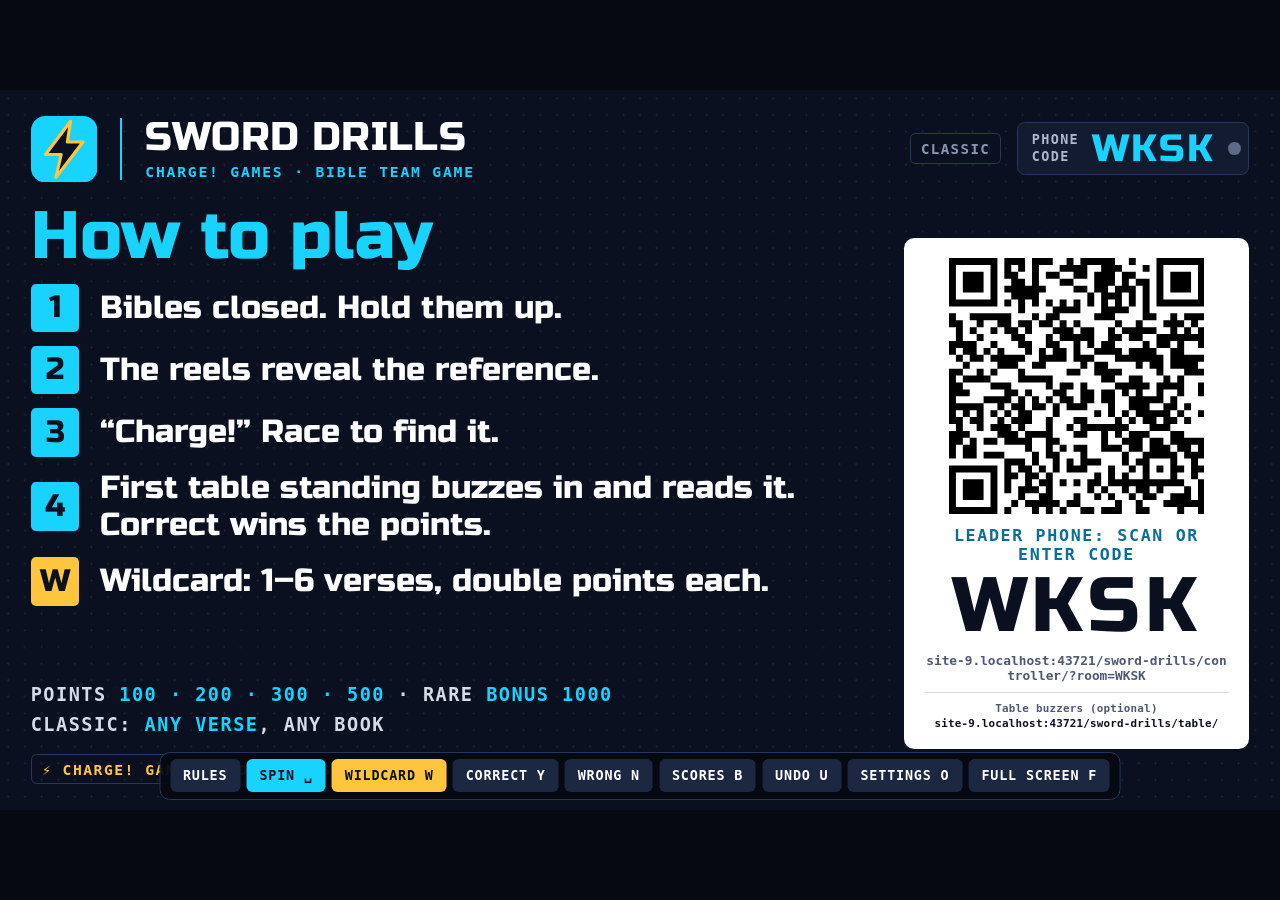
==== commit ae8ef2bf: "Host lock in the shared core: first leader remote claims host, passcode for co-leaders, screen ignor" ====
--- a/sword-drills/index.html
+++ b/sword-drills/index.html
@@ -245,6 +245,7 @@
     <div class="row"><span>End with a Wildcard round<small>Wildcard becomes the final round, then final scores.</small></span><span class="seg" id="s-final"><button data-v="0">Off</button><button data-v="1">On</button></span></div>
     <div class="row"><span>Wrong answer locks that table out<small>For the rest of that question.</small></span><span class="seg" id="s-lock"><button data-v="1">On</button><button data-v="0">Off</button></span></div>
     <div class="row"><span>Reset scores<small>Clears scores and the current spin. Press twice.</small></span><button class="danger" id="s-reset" data-k="reset">Reset</button></div>
+    <div class="row"><span>Host lock<small id="s-host">No leader remote yet. The first one to open becomes host.</small></span><button data-k="unlock" id="s-unlock">Release</button></div>
     <div class="keys mono">Keys: Space spin · W wildcard · 1–9, 0, −, = buzz in table 1–12 (or click a table) · Y correct · N wrong · U undo · R rules · G game · B scores · O settings · M mode · [ ] tables · F full screen</div>
     <div style="text-align:right;margin-top:1rem"><button class="o" data-k="settings">Done</button></div>
   </div>
@@ -505,9 +506,16 @@
       else core.input(kind, m);
     },
     onCode: function (c) { S.code = c; save(); drawQR(); render(); },
+    onLock: drawLock,
     onLink: function (st) { $("dot").className = "dot" + (st === "on" ? " on" : st === "wait" ? "" : " wait"); $("dot").title = st === "on" ? "Phone connected" : st === "wait" ? "Waiting for phone" : "Connecting to relay"; }
   });
 
+  function drawLock(L) {   // host lock status in Settings (Release frees it if the host phone is lost)
+    L = L || (link && link.lock()); if (!L || !$("s-host")) return;
+    var co = L.hosts.length - 1;
+    $("s-host").textContent = !L.claimed ? "No leader remote yet. The first one to open becomes host." : "A leader remote is host" + (co > 0 ? " (+" + co + " co-leader" + (co > 1 ? "s" : "") + ")" : "") + ". Release if that phone is lost.";
+    $("s-unlock").disabled = !L.claimed;
+  }
   /* ---------- QR ---------- */
   function drawQR() { var u = link.remoteUrl("controller/"); Charge.qr($("qr"), u); $("url").textContent = u.replace(/^https?:\/\//, "");
     $("tline").innerHTML = "Table buzzers (optional)<br><b>" + esc(new URL("table/", location.href.split("#")[0].split("?")[0]).href.replace(/^https?:\/\//, "")) + "</b>"; }
@@ -524,6 +532,7 @@
     else if (k === "undo") undo(); else if (k === "settings") settings(); else if (k === "tminus") core.setCount(S.core.n - 1); else if (k === "tplus") core.setCount(S.core.n + 1);
     else if (k === "ok") judge(true); else if (k === "no") judge(false);
     else if (k === "reset") armReset(btn || $("s-reset"));
+    else if (k === "unlock") link.releaseLock();
     else if (k === "fs") { if (document.fullscreenElement) document.exitFullscreen(); else if (document.documentElement.requestFullscreen) document.documentElement.requestFullscreen().catch(function () {}); }
   }
   document.addEventListener("click", function (e) {
@@ -560,7 +569,7 @@
 
   window.SDScreen = { state: function () { return S; }, run: run, busy: function () { return busy; }, core: core, input: function (kind, m) { var r = { kind: kind }; for (var k in m) r[k] = m[k]; return r; } };   // for tests
   try { localStorage.setItem(KEY, JSON.stringify(S)); } catch (e) {}
-  drawQR(); render();
+  drawQR(); render(); drawLock();
   if (document.fonts && document.fonts.ready) document.fonts.ready.then(function () { render(); });
 })();
 </script>
--- a/shared/charge-core.css
+++ b/shared/charge-core.css
@@ -84,3 +84,24 @@
 .cg-names input { flex: 1 1 auto; min-width: 0; min-height: 44px; font: 600 16px Inter, -apple-system, sans-serif; border: 0; background: transparent; color: var(--cg-ink); }
 .cg-names input:focus { outline: 2px solid var(--cg-acc); border-radius: 6px; }
 .cg-tile .vv { font-family: "SF Mono", "Roboto Mono", monospace; font-weight: 800; font-size: 11px; color: var(--cg-acc); background: var(--cg-ink); border-radius: 6px; padding: 1px 6px; margin-top: 3px; letter-spacing: .02em; }
+
+/* ---------- phone: host lock ---------- */
+.cg-hl-pass { display: flex; align-items: center; margin-top: 8px; background: #fff; border: 1.5px solid var(--cg-ink); border-radius: 10px; padding: 6px 12px; }
+.cg-hl-pass span { font-weight: 800; font-size: 14px; color: var(--cg-slate); }
+.cg-hl-pass b { margin-left: auto; font-family: "SF Mono", "Roboto Mono", ui-monospace, monospace; font-weight: 800; font-size: 28px; letter-spacing: .18em; color: var(--cg-ink); }
+.cg-hl-set { display: flex; margin-top: 8px; }
+.cg-hl-set input { flex: 1 1 auto; min-width: 0; min-height: 48px; font: 700 17px Inter, -apple-system, sans-serif; letter-spacing: .08em; text-transform: uppercase; border: 1.5px solid var(--cg-ink); border-radius: 10px; padding: 0 10px; background: #fff; color: var(--cg-ink); }
+.cg-hl-set button, .cg-hl-out { flex: 0 0 auto; margin-left: 6px; min-height: 48px; padding: 0 12px; border-radius: 10px; background: var(--cg-ink); color: #fff; font-weight: 800; font-size: 14px; }
+.cg-hl-out { margin: 8px 0 0; background: #fff; color: var(--cg-ink); border: 1.5px solid var(--cg-ink) !important; }
+.cg-hl .danger { margin-top: 10px; } .cg-hl-co { margin-top: 8px; }
+.cg-gate-f input::placeholder { letter-spacing: .06em; font-size: 18px; }
+.cg-gate { position: fixed; inset: 0; z-index: 50; background: var(--cg-deep); display: flex; align-items: center; justify-content: center; padding: 20px; }
+.cg-gate-in { width: 100%; max-width: 380px; background: var(--cg-paper); color: var(--cg-ink); border-radius: 18px; padding: 22px 18px; text-align: center; }
+.cg-gate-t { font-family: var(--cg-disp); font-synthesis: none; font-size: 26px; text-transform: uppercase; }
+.cg-gate-h { font-size: 14px; color: var(--cg-slate); margin: 6px 0 14px; line-height: 1.4; }
+.cg-gate-f { display: flex; }
+.cg-gate-f input { flex: 1 1 auto; min-width: 0; min-height: 56px; font: 800 24px Inter, -apple-system, sans-serif; letter-spacing: .2em; text-align: center; text-transform: uppercase; border: 2px solid var(--cg-ink); border-radius: 12px; background: #fff; color: var(--cg-ink); }
+.cg-gate-f button, .cg-gate-take { flex: 0 0 auto; margin-left: 8px; min-height: 56px; padding: 0 16px; border-radius: 12px; background: var(--cg-acc); color: var(--cg-on-acc); font-weight: 900; font-size: 16px; border: 2px solid var(--cg-ink); }
+.cg-gate-take { margin: 0 0 4px; width: 100%; }
+.cg-gate-err { min-height: 20px; margin: 10px 0 6px; font-weight: 700; font-size: 14px; color: var(--cg-no); }
+.cg-gate-leave { background: none; border: 0; color: var(--cg-slate); font-weight: 700; text-decoration: underline; min-height: 44px; font-size: 14px; }
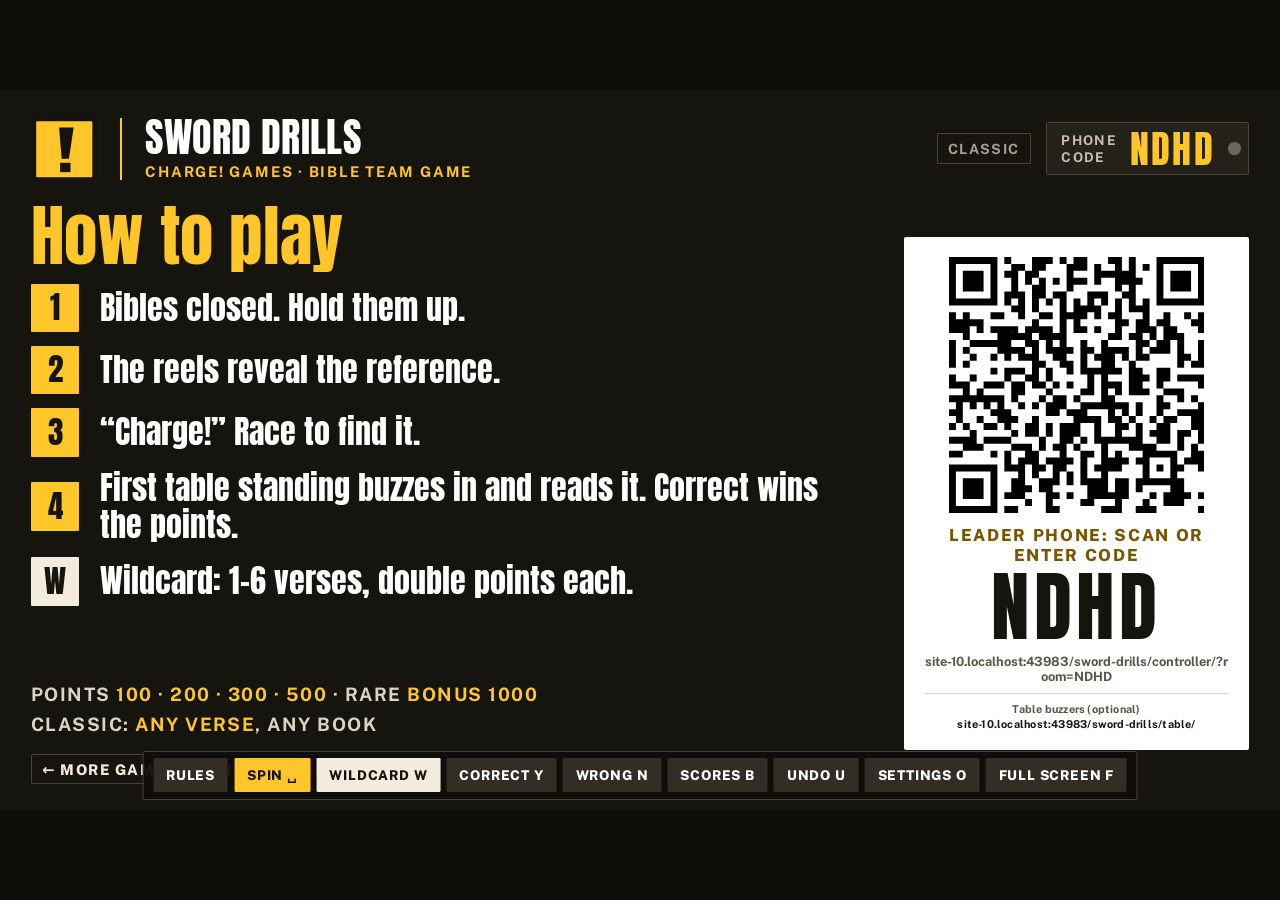
==== commit 9b29a19b: "Redesign the Charge! look: flat cream/ink/yellow print style, Anton + Public Sans, square-ish corner" ====
--- a/sword-drills/index.html
+++ b/sword-drills/index.html
@@ -9,7 +9,7 @@
   <link rel="icon" type="image/svg+xml" href="../assets/favicon.svg">
   <link rel="preconnect" href="https://fonts.googleapis.com">
   <link rel="preconnect" href="https://fonts.gstatic.com" crossorigin>
-  <link rel="stylesheet" href="https://fonts.googleapis.com/css2?family=Russo+One&display=swap">
+  <link rel="stylesheet" href="https://fonts.googleapis.com/css2?family=Anton&family=Public+Sans:wght@400;500;600;700;800;900&display=swap">
   <link rel="stylesheet" href="../shared/charge-core.css">
   <!-- Sword Drills team game, TV/projector screen. The screen holds the game state
        (localStorage) and the phone controller (./controller/) joins by room code / QR via ./link.js.
@@ -19,13 +19,13 @@
     @supports (width: min(1vw, 1vh)) { html { font-size: min(1vw, 1.7778vh); } }
     * { box-sizing: border-box; }
     html, body { margin: 0; height: 100%; overflow: hidden; background: var(--cg-deep); }
-    body { color: #fff; font-family: Inter, Roboto, "Segoe UI", Helvetica, Arial, sans-serif; display: flex; align-items: center; justify-content: center; }
+    body { color: #fff; font-family: var(--cg-font); display: flex; align-items: center; justify-content: center; }
     body.idle, body.idle * { cursor: none !important; }
-    .mono { font-family: "SF Mono", "Roboto Mono", "DejaVu Sans Mono", Menlo, Consolas, monospace; }
+    .mono { font-family: var(--cg-label); }
     .wide { font-family: var(--cg-disp); } .wide, .wide * { font-synthesis: none; }
     .stage {
       position: relative; overflow: hidden; width: 100rem; height: 56.25rem; flex: 0 0 auto; padding: 1.8rem 2.4rem 2rem;
-      background-color: var(--cg-ink); background-image: radial-gradient(circle, rgba(255,255,255,.07) 0.075rem, transparent 0.1rem); background-size: 1.3rem 1.3rem;
+      background-color: var(--cg-ink); 
       display: flex; flex-direction: column;
     }
     /* Header */
@@ -35,12 +35,12 @@
     .top h1 { margin: 0; font-weight: 900; font-size: 3.1rem; line-height: 1; letter-spacing: .01em; }
     .top .sub { margin-top: .45rem; font-weight: 700; font-size: 1.15rem; letter-spacing: .12em; text-transform: uppercase; color: var(--cg-acc); }
     .top .sp { flex: 1; }
-    .chip { font-weight: 700; font-size: 1.1rem; letter-spacing: .1em; text-transform: uppercase; color: var(--cg-mute); border: 0.12rem solid var(--cg-line); border-radius: 0.4rem; padding: .5rem .8rem; margin-right: 1.2rem; white-space: nowrap; }
-    .join { display: flex; align-items: center; background: var(--cg-panel); border: 0.12rem solid var(--cg-line); border-radius: 0.6rem; padding: .5rem .6rem .5rem 1.1rem; }
+    .chip { font-weight: 700; font-size: 1.1rem; letter-spacing: .1em; text-transform: uppercase; color: var(--cg-mute); border: 0.12rem solid var(--cg-line); border-radius: calc(0.4rem * var(--cg-round)); padding: .5rem .8rem; margin-right: 1.2rem; white-space: nowrap; }
+    .join { display: flex; align-items: center; background: var(--cg-panel); border: 0.12rem solid var(--cg-line); border-radius: calc(0.6rem * var(--cg-round)); padding: .5rem .6rem .5rem 1.1rem; }
     .join .l { font-weight: 700; font-size: 1.05rem; letter-spacing: .1em; color: var(--cg-mute2); text-transform: uppercase; line-height: 1.25; margin-right: 1rem; }
     .join .c { font-weight: 900; font-size: 3rem; letter-spacing: .06em; color: var(--cg-acc); line-height: 1; }
     .dot { display: inline-block; width: 1rem; height: 1rem; border-radius: 50%; background: var(--cg-mute3); margin-left: 1rem; }
-    .dot.on { background: #4ade80; box-shadow: 0 0 0.8rem rgba(74,222,128,.7); }
+    .dot.on { background: #4ade80; }
     .dot.wait { background: var(--cg-acc); }
     .main { position: relative; flex: 1 1 0; min-height: 0; margin-top: 1.4rem; }
     .view { position: absolute; inset: 0; display: none; flex-direction: column; }
@@ -52,14 +52,14 @@
     .rules h2 { margin: .2rem 0 1.2rem; font-weight: 900; font-size: 5.2rem; line-height: .95; color: var(--cg-acc); }
     .rules ol { margin: 0; padding: 0; list-style: none; }
     .rules li { display: flex; align-items: center; font-weight: 850; font-size: 2.5rem; line-height: 1.15; margin-bottom: 1.05rem; }
-    .rules li b { flex: 0 0 3.8rem; height: 3.8rem; margin-right: 1.6rem; background: var(--cg-acc); color: var(--cg-ink); border-radius: .4rem; display: flex; align-items: center; justify-content: center; font-size: 2.4rem; font-weight: 900; }
+    .rules li b { flex: 0 0 3.8rem; height: 3.8rem; margin-right: 1.6rem; background: var(--cg-acc); color: var(--cg-ink); border-radius: calc(.4rem * var(--cg-round)); display: flex; align-items: center; justify-content: center; font-size: 2.4rem; font-weight: 900; }
     .rules li.wild b { background: var(--cg-gold); }
     .rules .pline { margin-top: auto; padding-bottom: .2rem; font-weight: 700; font-size: 1.45rem; letter-spacing: .08em; text-transform: uppercase; color: var(--cg-soft); line-height: 1.6; }
     .rules .pline span { color: var(--cg-acc); }
-    .rules .home { align-self: flex-start; margin-top: .9rem; font-weight: 800; font-size: 1.15rem; letter-spacing: .1em; text-transform: uppercase; color: var(--cg-gold); text-decoration: none; border: .12rem solid var(--cg-line); border-radius: .45rem; padding: .45rem .8rem; }
+    .rules .home { align-self: flex-start; margin-top: .9rem; font-weight: 800; font-size: 1.15rem; letter-spacing: .1em; text-transform: uppercase; color: var(--cg-gold); text-decoration: none; border: .12rem solid var(--cg-line); border-radius: calc(.45rem * var(--cg-round)); padding: .45rem .8rem; }
     .rules .home:hover { border-color: var(--cg-gold); }
     .rules .rgt { flex: 0 0 27rem; margin-left: 3rem; display: flex; flex-direction: column; justify-content: center; }
-    .qrcard { background: #fff; color: var(--cg-ink); border-radius: .8rem; padding: 1.6rem 1.6rem 1.4rem; text-align: center; }
+    .qrcard { background: #fff; color: var(--cg-ink); border-radius: calc(.8rem * var(--cg-round)); padding: 1.6rem 1.6rem 1.4rem; text-align: center; }
     .qrcard .qr { width: 84%; margin: 0 auto; }
     .qrcard .qr svg, .qrcard .qr img { display: block; width: 100%; height: auto; }
     .qrcard .k { margin-top: .9rem; font-weight: 800; font-size: 1.3rem; letter-spacing: .1em; text-transform: uppercase; color: var(--cg-acc-dk); }
@@ -68,14 +68,14 @@
     .qrcard .u { margin-top: .7rem; font-size: 1rem; font-weight: 700; color: var(--cg-slate); word-break: break-all; }
 
     /* Slot machine */
-    .slot { flex: 0 0 auto; display: flex; background: var(--cg-panel); border: 0.35rem solid var(--cg-acc); border-radius: 1.4rem; padding: 1rem 1.2rem 1.2rem; box-shadow: 0 0 3rem rgba(var(--cg-acc-rgb),.18); }
+    .slot { flex: 0 0 auto; display: flex; background: var(--cg-panel); border: 0.35rem solid var(--cg-acc); border-radius: calc(1.4rem * var(--cg-round)); padding: 1rem 1.2rem 1.2rem; }
     .col { display: flex; flex-direction: column; min-width: 0; }
     .col + .col { margin-left: 1.2rem; }
     .col .lab { font-weight: 800; font-size: 1.2rem; letter-spacing: .14em; text-transform: uppercase; color: var(--cg-acc); margin: 0 0 .6rem .2rem; white-space: nowrap; }
     .col .lab span { color: var(--cg-mute); }
-    .win { position: relative; overflow: hidden; background: var(--cg-acc); color: var(--cg-ink); border-radius: .7rem; }
-    .win:after { content: ""; position: absolute; inset: 0; pointer-events: none; border-radius: .7rem;
-      background: linear-gradient(rgba(var(--cg-ink-rgb),.55), rgba(var(--cg-ink-rgb),0) 22%, rgba(var(--cg-ink-rgb),0) 78%, rgba(var(--cg-ink-rgb),.55)); box-shadow: inset 0 0 0 0.2rem rgba(var(--cg-ink-rgb),.35); }
+    .win { position: relative; overflow: hidden; background: var(--cg-acc); color: var(--cg-ink); border-radius: calc(.7rem * var(--cg-round)); }
+    .win:after { content: ""; position: absolute; inset: 0; pointer-events: none; border-radius: calc(.7rem * var(--cg-round));
+      background: none; box-shadow: inset 0 0 0 0.2rem rgba(var(--cg-ink-rgb),.35); }
     .strip { will-change: transform; }
     .cell { display: flex; flex-direction: column; align-items: center; justify-content: center; text-align: center; overflow: hidden; padding: 0 1rem; }
     .cell .bk { font-weight: 900; text-transform: uppercase; white-space: nowrap; line-height: 1; }
@@ -87,12 +87,12 @@
     .pts .win, .pts .cell { height: 13rem; } .pts { flex: 0 0 22rem; }
     .pts .pv { font-size: 7rem; } .pts .tag { font-size: 1.5rem; margin-top: .5rem; }
     .win.bonus { background: var(--cg-gold); animation: glow .5s ease-in-out 6 alternate; }
-    @keyframes glow { to { box-shadow: 0 0 2.5rem var(--cg-gold); } }
+    @keyframes glow { to { box-shadow: 0 0 0 .5rem var(--cg-gold); } }
     .themeband { display: none; }
     body.themed .themeband { display: flex; }
     .themeband .win, .themeband .cell { height: 4.6rem; }
     .themeband .win { background: var(--cg-ink); color: var(--cg-acc); box-shadow: inset 0 0 0 .2rem var(--cg-acc); }
-    .themeband .win:after { background: linear-gradient(rgba(0,0,0,.6), rgba(0,0,0,0) 30%, rgba(0,0,0,0) 70%, rgba(0,0,0,.6)); box-shadow: none; }
+    .themeband .win:after { background: none; box-shadow: none; }
     .themeband .bk { font-size: 2.8rem; }
     .themeband .rn { flex: 0 0 22rem; }
     .themeband .rn .win { background: var(--cg-ink); color: #fff; }
@@ -109,8 +109,8 @@
 
     /* Wildcard */
     .wildtop { flex: 0 0 auto; display: flex; align-items: stretch; }
-    .wildtitle { flex: 1 1 0; display: flex; flex-direction: column; justify-content: center; background: repeating-linear-gradient(-45deg, var(--cg-gold) 0 1.2rem, var(--cg-ink) 1.2rem 2.4rem); border-radius: 1rem; padding: .8rem; }
-    .wildtitle div { background: var(--cg-ink); border-radius: .6rem; padding: .6rem 1.4rem; font-weight: 900; font-size: 5rem; line-height: 1; color: var(--cg-gold); text-align: center; }
+    .wildtitle { flex: 1 1 0; display: flex; flex-direction: column; justify-content: center; background: repeating-linear-gradient(-45deg, var(--cg-gold) 0 1.2rem, var(--cg-ink) 1.2rem 2.4rem); border-radius: calc(1rem * var(--cg-round)); padding: .8rem; }
+    .wildtitle div { background: var(--cg-ink); border-radius: calc(.6rem * var(--cg-round)); padding: .6rem 1.4rem; font-weight: 900; font-size: 5rem; line-height: 1; color: var(--cg-gold); text-align: center; }
     .wildtitle small { display: block; margin-top: .4rem; font-size: 1.3rem; letter-spacing: .14em; color: #fff; font-weight: 700; }
     .wildtop .col { margin-left: 1.2rem; }
     .wildtop .win, .wildtop .cell { height: 8.4rem; }
@@ -124,7 +124,7 @@
     .wild.dense .wc { margin-bottom: .7rem; } .wild.dense .wc .win, .wild.dense .wc .cell { height: 6.9rem; } .wild.dense .wc .bk { font-size: 1.9rem; margin-bottom: .2rem; } .wild.dense .wc .cv { font-size: 3.5rem; }
     .wild.dense .cards { margin-top: .7rem; } .wild.dense .board { margin-top: .6rem; }
     .wc .n { position: absolute; z-index: 2; top: .5rem; left: .7rem; font-weight: 900; font-size: 1.3rem; color: var(--cg-ink); }
-    .wc .got { position: absolute; z-index: 3; left: 0; right: 0; bottom: 0; height: 3rem; border-radius: 0 0 .7rem .7rem; background: var(--cg-ink); display: none; align-items: center; justify-content: center; }
+    .wc .got { position: absolute; z-index: 3; left: 0; right: 0; bottom: 0; height: 3rem; border-radius: 0 0 calc(.7rem * var(--cg-round)) calc(.7rem * var(--cg-round)); background: var(--cg-ink); display: none; align-items: center; justify-content: center; }
     .wc.done .got { display: flex; } .wc.done .win { background: var(--cg-acc-dk2); }
     .wc.done .cell { justify-content: flex-start; padding-top: .9rem; } .wc.done .bk { font-size: 1.8rem !important; margin-bottom: .3rem; } .wc.done .cv { font-size: 2.6rem !important; }
     .wc .got b { font-weight: 900; font-size: 1.7rem; color: #fff; } .wc .got span { font-weight: 800; font-size: 1.4rem; color: var(--cg-acc); letter-spacing: .08em; margin-left: 1rem; }
@@ -143,20 +143,20 @@
     .say .cg-banner { animation: none; }
     /* .view is already position: absolute, so it anchors #wbanner */
     .wbanner { position: absolute; z-index: 5; left: 0; right: 0; top: 9.6rem; text-align: center; pointer-events: none; }
-    .reqchip { font-weight: 800; font-size: 1.05rem; letter-spacing: .08em; text-transform: uppercase; color: var(--cg-ink); background: var(--cg-gold); border-radius: .4rem; padding: .5rem .8rem; margin-right: 1.2rem; white-space: nowrap; }
+    .reqchip { font-weight: 800; font-size: 1.05rem; letter-spacing: .08em; text-transform: uppercase; color: var(--cg-ink); background: var(--cg-gold); border-radius: calc(.4rem * var(--cg-round)); padding: .5rem .8rem; margin-right: 1.2rem; white-space: nowrap; }
     .toast { position: absolute; z-index: 10; left: 50%; top: 42%; transform: translate(-50%,-50%) scale(.6); opacity: 0; pointer-events: none; transition: transform .25s cubic-bezier(.2,1.4,.4,1), opacity .2s;
-      background: var(--cg-ink); border: .4rem solid var(--cg-acc); border-radius: 1.4rem; padding: 1.6rem 3.6rem; text-align: center; box-shadow: 0 1rem 4rem rgba(0,0,0,.6); }
+      background: var(--cg-ink); border: .4rem solid var(--cg-acc); border-radius: calc(1.4rem * var(--cg-round)); padding: 1.6rem 3.6rem; text-align: center; box-shadow: .8rem .8rem 0 var(--cg-acc); transform-origin: center; }
     .toast.on { opacity: 1; transform: translate(-50%,-50%) scale(1); }
     .toast b { display: block; font-weight: 900; font-size: 9rem; line-height: 1; color: var(--cg-acc); } .toast span { display: block; margin-top: .6rem; font-weight: 900; font-size: 3.6rem; }
 
     /* Controls bar + settings (mouse/keyboard backup) */
-    .bar { position: absolute; z-index: 30; left: 50%; bottom: .8rem; transform: translateX(-50%); display: flex; align-items: center; background: rgba(var(--cg-deep-rgb),.94); border: .12rem solid var(--cg-line); border-radius: .8rem; padding: .5rem; transition: opacity .3s; white-space: nowrap; }
+    .bar { position: absolute; z-index: 30; left: 50%; bottom: .8rem; transform: translateX(-50%); display: flex; align-items: center; background: rgba(var(--cg-deep-rgb),.94); border: .12rem solid var(--cg-line); border-radius: calc(.8rem * var(--cg-round)); padding: .5rem; transition: opacity .3s; white-space: nowrap; }
     body.idle .bar { opacity: 0; pointer-events: none; }
     button { font: inherit; cursor: pointer; }
-    .bar button, .set button { font-family: "SF Mono", "Roboto Mono", "DejaVu Sans Mono", Menlo, monospace; font-weight: 800; font-size: 1.05rem; letter-spacing: .06em; text-transform: uppercase; color: #fff; background: var(--cg-panel2); border: 0; border-radius: .45rem; padding: .7rem 1rem; margin: 0 .25rem; }
+    .bar button, .set button { font-family: var(--cg-label); font-weight: 800; font-size: 1.05rem; letter-spacing: .06em; text-transform: uppercase; color: #fff; background: var(--cg-panel2); border: 0; border-radius: calc(.45rem * var(--cg-round)); padding: .7rem 1rem; margin: 0 .25rem; }
     .bar button.o, .set button.o { background: var(--cg-acc); color: var(--cg-ink); }
     .bar button.w { background: var(--cg-gold); color: var(--cg-ink); }
-    .set { position: absolute; z-index: 40; left: 50%; top: 50%; transform: translate(-50%,-50%); width: 52rem; background: var(--cg-ink); border: .3rem solid var(--cg-acc); border-radius: 1.2rem; padding: 2rem 2.4rem; display: none; box-shadow: 0 2rem 6rem rgba(0,0,0,.7); }
+    .set { position: absolute; z-index: 40; left: 50%; top: 50%; transform: translate(-50%,-50%); width: 52rem; background: var(--cg-ink); border: .3rem solid var(--cg-acc); border-radius: calc(1.2rem * var(--cg-round)); padding: 2rem 2.4rem; display: none; box-shadow: .8rem .8rem 0 var(--cg-deep); }
     .set.on { display: block; }
     .set h3 { margin: 0 0 1.2rem; font-weight: 900; font-size: 2.8rem; }
     .set .row { display: flex; align-items: center; justify-content: space-between; padding: 1rem 0; border-top: .1rem solid var(--cg-line); }
@@ -171,7 +171,7 @@
 <body>
 <div class="stage" id="stage">
   <div class="top">
-    <svg class="mark" data-cg-logo="dark" viewBox="0 0 64 64" role="img" aria-label="Charge! Games"><rect width="64" height="64" rx="14" fill="#19D3FF"/><path d="M38 5 14 37h15l-5 22 26-34H35z" fill="#0B1020" stroke="#FFC53D" stroke-width="3" stroke-linejoin="round"/></svg>
+    <svg class="mark" data-cg-logo="dark" viewBox="0 0 64 64" role="img" aria-label="Charge! Games"><rect x="3" y="3" width="58" height="58" rx="3" fill="#FFC629" stroke="#15130F" stroke-width="4"/><path d="M27 11h14l-4.5 30h-7z" fill="#15130F"/><rect x="28" y="45" width="10" height="9" fill="#15130F"/></svg>
     <div class="t"><h1 class="wide">SWORD DRILLS</h1><div class="sub mono"><span data-cg-brand>Charge! Games</span> · Bible team game</div></div>
     <div class="sp"></div>
     <div class="reqchip mono" id="reqchip" hidden></div>
@@ -190,7 +190,7 @@
           <li class="wide wild"><b>W</b>Wildcard: 1–6 verses, double points each.</li>
         </ol>
         <div class="pline mono" id="ptsline"></div>
-        <a class="home mono" href="../" data-cg-home>⚡ Charge! Games · more games</a>
+        <a class="home mono" href="../" data-cg-home>← More games at Charge! Games</a>
       </div>
       <div class="rgt">
         <div class="qrcard">
--- a/shared/charge-core.css
+++ b/shared/charge-core.css
@@ -1,34 +1,42 @@
 /* Charge! Games core styles: scoreboard (screen, rem units of the 16:9 stage) and remote pieces (phone, px). */
 :root {
-  /* Theme: every game page reads these. A skin (see README "Skins") overrides them; nothing else needs to change. */
-  --cg-ink: #0B1020; --cg-ink-rgb: 11,16,32; --cg-deep: #060912; --cg-deep-rgb: 6,9,18;
-  --cg-panel: #131B30; --cg-panel2: #1C2742; --cg-line: #27365A; --cg-line2: #2A3756;
-  --cg-acc: #19D3FF; --cg-acc-rgb: 25,211,255; --cg-acc-dk: #0B6E99; --cg-acc-dk2: #0D4F6B; --cg-on-acc: #0B1020;
-  --cg-gold: #FFC53D; --cg-gold-rgb: 255,197,61; --cg-gold-dk: #A87800; --cg-gold-lt: #FFD777;
-  --cg-mute: #8C98B3; --cg-mute2: #AEB8CC; --cg-mute3: #5D6A88; --cg-soft: #D5DCE8; --cg-slate: #4D5874; --cg-text: #EAF0FA;
-  --cg-paper: #EEF2F8; --cg-paper2: #DCE3EE; --cg-danger-bg: #3A1424;
-  --cg-ok: #22C55E; --cg-no: #F43F5E;
-  --cg-disp: "Russo One", "Arial Black", sans-serif;
+  /* Theme: every game page reads these. A skin (see README "Skins") overrides them; nothing else needs to change.
+     Charge default: warm black + newsprint cream, one loud accent (marquee yellow), flat colors, hard edges, no glows. */
+  --cg-ink: #16140F; --cg-ink-rgb: 22,20,15; --cg-deep: #0E0D0A; --cg-deep-rgb: 14,13,10;
+  --cg-panel: #24211B; --cg-panel2: #322E26; --cg-line: #4A4436; --cg-line2: #3C372D;
+  --cg-acc: #FFC629; --cg-acc-rgb: 255,198,41; --cg-acc-dk: #7A5600; --cg-acc-dk2: #5E4400; --cg-on-acc: #16140F;
+  --cg-gold: #F3ECDD; --cg-gold-rgb: 243,236,221; --cg-gold-dk: #B5AA94; --cg-gold-lt: #FFFFFF;
+  --cg-mute: #A8A090; --cg-mute2: #C7BFAE; --cg-mute3: #6F685A; --cg-soft: #DCD4C3; --cg-slate: #5B5446; --cg-text: #F7F2E8;
+  --cg-paper: #F3ECDD; --cg-paper2: #E2D8C3; --cg-danger-bg: #3E1A12;
+  --cg-ok: #2EA05A; --cg-no: #E5482F;
+  /* type: a poster display face + a plain text face (both Google Fonts, loaded by each page) */
+  --cg-disp: "Anton", Impact, "Arial Narrow", sans-serif;
+  --cg-font: "Public Sans", system-ui, -apple-system, "Segoe UI", Roboto, Helvetica, Arial, sans-serif;
+  --cg-label: "Public Sans", system-ui, -apple-system, "Segoe UI", Roboto, sans-serif;
+  /* corners: multiplies every radius (0 = square, 1 = the old soft look) */
+  --cg-round: .2;
+  /* "leading" tile on the light leader remote */
+  --cg-lead-bg: var(--cg-gold); --cg-lead-ink: var(--cg-ink);
 }
 
 /* ---------- screen scoreboard ---------- */
 .cg-board { display: grid; grid-template-columns: repeat(var(--cols, 6), minmax(0, 1fr)); gap: .8rem; }
-.cg-tb { position: relative; min-width: 0; background: var(--cg-panel); border: .15rem solid var(--cg-line); border-radius: .8rem; padding: .5rem .9rem .6rem; display: flex; flex-direction: column; justify-content: center; overflow: hidden; color: #fff; cursor: pointer; }
-.cg-nm { font-family: "SF Mono", "Roboto Mono", "DejaVu Sans Mono", Menlo, Consolas, monospace; font-weight: 800; letter-spacing: .1em; text-transform: uppercase; color: var(--cg-acc); white-space: nowrap; overflow: hidden; text-overflow: ellipsis; }
+.cg-tb { position: relative; min-width: 0; background: var(--cg-panel); border: .2rem solid var(--cg-line); border-radius: calc(.8rem * var(--cg-round)); padding: .5rem .9rem .6rem; display: flex; flex-direction: column; justify-content: center; overflow: hidden; color: #fff; cursor: pointer; }
+.cg-nm { font-family: var(--cg-label); font-weight: 800; letter-spacing: .1em; text-transform: uppercase; color: var(--cg-acc); white-space: nowrap; overflow: hidden; text-overflow: ellipsis; }
 .cg-sc { font-family: var(--cg-disp); font-synthesis: none; line-height: 1.05; white-space: nowrap; }
 .cg-tb.lead { background: var(--cg-gold); border-color: var(--cg-gold); color: var(--cg-ink); } .cg-tb.lead .cg-nm { color: var(--cg-ink); }
-.cg-tb.buzz { border-color: var(--cg-acc); background: var(--cg-acc); color: var(--cg-ink); box-shadow: 0 0 0 .35rem rgba(var(--cg-acc-rgb),.35), 0 0 2.4rem rgba(var(--cg-acc-rgb),.6); animation: cg-buzz .8s ease-in-out infinite alternate; } .cg-tb.buzz .cg-nm { color: var(--cg-ink); }
-@keyframes cg-buzz { to { box-shadow: 0 0 0 .6rem rgba(var(--cg-acc-rgb),.15), 0 0 3.4rem rgba(var(--cg-acc-rgb),.9); } }
+.cg-tb.buzz { border-color: var(--cg-acc); background: var(--cg-acc); color: var(--cg-ink); box-shadow: 0 0 0 .3rem var(--cg-deep), 0 0 0 .65rem var(--cg-acc); animation: cg-buzz 1s steps(1) infinite; } .cg-tb.buzz .cg-nm { color: var(--cg-ink); }
+@keyframes cg-buzz { 50% { box-shadow: 0 0 0 .3rem var(--cg-deep), 0 0 0 .65rem var(--cg-text); } }   /* marquee blink, once a second */
 .cg-tb.out { opacity: .35; } .cg-tb.out .cg-nm { text-decoration: line-through; }
 .cg-tb.hit { animation: cg-hit .9s ease-out; }
 @keyframes cg-hit { 0% { transform: scale(1); box-shadow: 0 0 0 0 #fff; } 30% { transform: scale(1.08); box-shadow: 0 0 0 .5rem #fff; } 100% { transform: scale(1); box-shadow: 0 0 0 0 transparent; } }
 .cg-rk { position: absolute; top: .35rem; right: .5rem; font-family: var(--cg-disp); font-size: 1rem; opacity: .7; }
-.cg-cr { font-family: "SF Mono", "Roboto Mono", monospace; font-weight: 900; letter-spacing: .14em; font-size: 1.5rem; min-height: 1.8rem; }
-.cg-pg { grid-column: 1 / -1; text-align: center; font-family: "SF Mono", "Roboto Mono", monospace; font-weight: 800; font-size: 1.05rem; letter-spacing: .12em; text-transform: uppercase; color: var(--cg-mute); margin-top: -.2rem; }
+.cg-cr { font-family: var(--cg-label); font-weight: 900; letter-spacing: .14em; font-size: 1.5rem; min-height: 1.8rem; }
+.cg-pg { grid-column: 1 / -1; text-align: center; font-family: var(--cg-label); font-weight: 800; font-size: 1.05rem; letter-spacing: .12em; text-transform: uppercase; color: var(--cg-mute); margin-top: -.2rem; }
 /* strip (band under the game): density by rows */
 .cg-strip.cg-d1 .cg-tb { height: 7.4rem; } .cg-strip.cg-d1 .cg-nm { font-size: 1.3rem; } .cg-strip.cg-d1 .cg-sc { font-size: 4rem; }
 .cg-strip.cg-d2 .cg-tb { height: 5.5rem; padding: .35rem .8rem; } .cg-strip.cg-d2 .cg-nm { font-size: 1.1rem; } .cg-strip.cg-d2 .cg-sc { font-size: 2.9rem; }
-.cg-strip.cg-d3 { gap: .5rem; } .cg-strip.cg-d3 .cg-tb { height: 4.7rem; padding: .25rem .55rem; border-radius: .55rem; align-items: center; text-align: center; }
+.cg-strip.cg-d3 { gap: .5rem; } .cg-strip.cg-d3 .cg-tb { height: 4.7rem; padding: .25rem .55rem; border-radius: calc(.55rem * var(--cg-round)); align-items: center; text-align: center; }
 .cg-strip.cg-d3 .cg-nm { font-size: .92rem; letter-spacing: .03em; max-width: 100%; } .cg-strip.cg-d3 .cg-sc { font-size: 2.3rem; }
 /* full scoreboard: fills its box */
 .cg-full { height: 100%; grid-template-rows: repeat(var(--rows, 2), minmax(0, 1fr)); align-content: stretch; }
@@ -36,72 +44,72 @@
 .cg-full.cg-d1 .cg-nm { font-size: 2.4rem; } .cg-full.cg-d1 .cg-sc { font-size: 9rem; }
 .cg-full.cg-d2 .cg-nm { font-size: 1.9rem; } .cg-full.cg-d2 .cg-sc { font-size: 6.4rem; }
 .cg-full.cg-d3 { gap: .7rem; } .cg-full.cg-d3 .cg-nm { font-size: 1.3rem; } .cg-full.cg-d3 .cg-sc { font-size: 3.8rem; }
-.cg-full.cg-d4 { gap: .5rem; } .cg-full.cg-d4 .cg-tb { padding: .3rem .5rem; border-radius: .55rem; } .cg-full.cg-d4 .cg-nm { font-size: 1rem; letter-spacing: .04em; max-width: 100%; } .cg-full.cg-d4 .cg-sc { font-size: 2.6rem; } .cg-full.cg-d4 .cg-rk { font-size: .8rem; top: .2rem; right: .35rem; }
+.cg-full.cg-d4 { gap: .5rem; } .cg-full.cg-d4 .cg-tb { padding: .3rem .5rem; border-radius: calc(.55rem * var(--cg-round)); } .cg-full.cg-d4 .cg-nm { font-size: 1rem; letter-spacing: .04em; max-width: 100%; } .cg-full.cg-d4 .cg-sc { font-size: 2.6rem; } .cg-full.cg-d4 .cg-rk { font-size: .8rem; top: .2rem; right: .35rem; }
 .cg-full .cg-pg { display: none; }
 /* buzz banner on the screen */
-.cg-banner { display: inline-flex; align-items: center; background: var(--cg-acc); color: var(--cg-ink); border-radius: 1rem; padding: .7rem 1.8rem; font-family: var(--cg-disp); font-synthesis: none; font-size: 3.2rem; line-height: 1.1; box-shadow: 0 0 3rem rgba(var(--cg-acc-rgb),.55); }
-.cg-banner small { font-family: "SF Mono", "Roboto Mono", monospace; font-weight: 800; font-size: 1.3rem; letter-spacing: .1em; text-transform: uppercase; margin-left: 1.4rem; }
-.cg-banner.no { background: var(--cg-no); color: #fff; box-shadow: 0 0 3rem rgba(244,63,94,.5); }
+.cg-banner { display: inline-flex; align-items: center; background: var(--cg-acc); color: var(--cg-ink); border-radius: calc(1rem * var(--cg-round)); padding: .7rem 1.8rem; font-family: var(--cg-disp); font-synthesis: none; font-size: 3.2rem; line-height: 1.1;  transform: rotate(-1.5deg); }
+.cg-banner small { font-family: var(--cg-label); font-weight: 800; font-size: 1.3rem; letter-spacing: .1em; text-transform: uppercase; margin-left: 1.4rem; }
+.cg-banner.no { background: var(--cg-no); color: #fff; }
 
 /* ---------- phone: team picker ---------- */
 .cg-find { display: flex; margin-bottom: 8px; }
-.cg-find input { flex: 1 1 auto; min-width: 0; min-height: 48px; font: 700 17px Inter, -apple-system, "Segoe UI", Roboto, sans-serif; padding: 0 14px; border: 2px solid var(--cg-ink); border-radius: 12px 0 0 12px; background: #fff; color: var(--cg-ink); -webkit-appearance: none; appearance: none; }
+.cg-find input { flex: 1 1 auto; min-width: 0; min-height: 48px; font: 700 17px var(--cg-font); padding: 0 14px; border: 2px solid var(--cg-ink); border-radius: calc(12px * var(--cg-round)) 0 0 calc(12px * var(--cg-round)); background: #fff; color: var(--cg-ink); -webkit-appearance: none; appearance: none; }
 .cg-find input:focus { outline: 3px solid var(--cg-acc); outline-offset: 1px; }
-.cg-find .cg-clr { flex: 0 0 52px; min-height: 48px; border-radius: 0 12px 12px 0; background: var(--cg-ink); color: #fff; font-size: 24px; font-weight: 800; }
+.cg-find .cg-clr { flex: 0 0 52px; min-height: 48px; border-radius: 0 calc(12px * var(--cg-round)) calc(12px * var(--cg-round)) 0; background: var(--cg-ink); color: #fff; font-size: 24px; font-weight: 800; }
 .cg-tiles { display: flex; flex-wrap: wrap; margin: -4px; }
-.cg-tile { flex: 0 0 calc(33.333% - 8px); margin: 4px; min-height: 84px; border-radius: 12px; background: #fff; border: 2px solid var(--cg-ink); color: var(--cg-ink); display: flex; flex-direction: column; align-items: center; justify-content: center; padding: 4px; min-width: 0; }
+.cg-tile { flex: 0 0 calc(33.333% - 8px); margin: 4px; min-height: 84px; border-radius: calc(12px * var(--cg-round)); background: #fff; border: 2px solid var(--cg-ink); color: var(--cg-ink); display: flex; flex-direction: column; align-items: center; justify-content: center; padding: 4px; min-width: 0; }
 .cg-tiles.c2 .cg-tile { flex-basis: calc(50% - 8px); min-height: 96px; }
 .cg-tiles.c3 .cg-tile { min-height: 104px; }
 .cg-tile b { font-family: var(--cg-disp); font-synthesis: none; font-weight: 400; font-size: 18px; line-height: 1.1; max-width: 100%; overflow: hidden; text-overflow: ellipsis; white-space: nowrap; }
 .cg-tile span { font-weight: 700; font-size: 13px; color: var(--cg-slate); margin-top: 3px; }
-.cg-tile.lead { background: var(--cg-gold); border-color: var(--cg-gold); } .cg-tile.lead span { color: var(--cg-ink); }
+.cg-tile.lead { background: var(--cg-lead-bg); border-color: var(--cg-lead-bg); color: var(--cg-lead-ink); } .cg-tile.lead span { color: var(--cg-lead-ink); }
 .cg-tile.buzz { background: var(--cg-acc); border-color: var(--cg-ink); box-shadow: 0 0 0 3px var(--cg-acc); } .cg-tile.buzz span { color: var(--cg-ink); }
 .cg-tile.out { background: var(--cg-paper2); border-style: dashed; } .cg-tile.out b { text-decoration: line-through; }
 .cg-tile:active:not(:disabled) { transform: scale(.96); }
 .cg-tiles.dense { max-height: 52vh; overflow-y: auto; -webkit-overflow-scrolling: touch; padding: 2px; margin: -2px; }
-.cg-tiles.dense .cg-tile { flex-basis: calc(25% - 6px); margin: 3px; min-height: 58px; border-radius: 10px; padding: 3px; }
+.cg-tiles.dense .cg-tile { flex-basis: calc(25% - 6px); margin: 3px; min-height: 58px; border-radius: calc(10px * var(--cg-round)); padding: 3px; }
 .cg-tiles.dense .cg-tile b { font-size: 14px; } .cg-tiles.dense .cg-tile span { font-size: 11px; margin-top: 1px; }
 .cg-none { padding: 14px; text-align: center; font-weight: 700; color: var(--cg-slate); }
 
 /* ---------- phone: buzz-in panel ---------- */
-.cg-buzz { margin-top: 10px; background: #fff; border: 2px solid var(--cg-ink); border-radius: 12px; padding: 10px 12px; color: var(--cg-ink); }
+.cg-buzz { margin-top: 10px; background: #fff; border: 2px solid var(--cg-ink); border-radius: calc(12px * var(--cg-round)); padding: 10px 12px; color: var(--cg-ink); }
 .cg-bz-t { font-weight: 800; font-size: 16px; } .cg-bz-t b { font-family: var(--cg-disp); font-synthesis: none; font-weight: 400; font-size: 20px; }
 .cg-bz-h { font-size: 13px; color: var(--cg-slate); margin-top: 2px; line-height: 1.35; }
 .cg-bz-b { display: flex; margin: 10px -4px 0; }
-.cg-bz-b button { flex: 1 1 0; margin: 0 4px; min-height: 68px; border-radius: 12px; font-family: var(--cg-disp); font-synthesis: none; font-size: 20px; color: #fff; display: flex; flex-direction: column; align-items: center; justify-content: center; line-height: 1.1; }
-.cg-bz-b button small { font: 700 12px Inter, -apple-system, sans-serif; margin-top: 4px; opacity: .92; }
+.cg-bz-b button { flex: 1 1 0; margin: 0 4px; min-height: 68px; border-radius: calc(12px * var(--cg-round)); font-family: var(--cg-disp); font-synthesis: none; font-size: 20px; color: #fff; display: flex; flex-direction: column; align-items: center; justify-content: center; line-height: 1.1; }
+.cg-bz-b button small { font: 700 12px var(--cg-font); margin-top: 4px; opacity: .92; }
 .cg-bz-b .ok { background: #15803D; } .cg-bz-b .no { background: #BE123C; }
 
 /* ---------- phone: shared settings rows ---------- */
 .cg-step { display: flex; align-items: center; margin-top: 8px; }
-.cg-step button { flex: 0 0 auto; width: 54px; min-height: 52px; border-radius: 10px; background: var(--cg-ink); color: #fff; font-weight: 900; font-size: 20px; margin-right: 6px; }
+.cg-step button { flex: 0 0 auto; width: 54px; min-height: 52px; border-radius: calc(10px * var(--cg-round)); background: var(--cg-ink); color: #fff; font-weight: 900; font-size: 20px; margin-right: 6px; }
 .cg-step button + b + button { margin-left: 6px; }
 .cg-step b { flex: 1; text-align: center; font-family: var(--cg-disp); font-weight: 400; font-size: 32px; }
-.cg-names-btn { margin-top: 8px; min-height: 48px; padding: 0 16px; border-radius: 10px; background: #fff; border: 1.5px solid var(--cg-ink) !important; font-weight: 800; font-size: 15px; }
-.cg-names { margin-top: 8px; max-height: 46vh; overflow-y: auto; border: 1.5px solid rgba(var(--cg-ink-rgb),.2); border-radius: 10px; background: #fff; }
+.cg-names-btn { margin-top: 8px; min-height: 48px; padding: 0 16px; border-radius: calc(10px * var(--cg-round)); background: #fff; border: 1.5px solid var(--cg-ink) !important; font-weight: 800; font-size: 15px; }
+.cg-names { margin-top: 8px; max-height: 46vh; overflow-y: auto; border: 1.5px solid rgba(var(--cg-ink-rgb),.2); border-radius: calc(10px * var(--cg-round)); background: #fff; }
 .cg-names label { display: flex; align-items: center; padding: 4px 8px; border-bottom: 1px solid rgba(var(--cg-ink-rgb),.08); }
 .cg-names label span { flex: 0 0 34px; font-weight: 800; color: var(--cg-slate); font-size: 14px; }
-.cg-names input { flex: 1 1 auto; min-width: 0; min-height: 44px; font: 600 16px Inter, -apple-system, sans-serif; border: 0; background: transparent; color: var(--cg-ink); }
-.cg-names input:focus { outline: 2px solid var(--cg-acc); border-radius: 6px; }
-.cg-tile .vv { font-family: "SF Mono", "Roboto Mono", monospace; font-weight: 800; font-size: 11px; color: var(--cg-acc); background: var(--cg-ink); border-radius: 6px; padding: 1px 6px; margin-top: 3px; letter-spacing: .02em; }
+.cg-names input { flex: 1 1 auto; min-width: 0; min-height: 44px; font: 600 16px var(--cg-font); border: 0; background: transparent; color: var(--cg-ink); }
+.cg-names input:focus { outline: 2px solid var(--cg-acc); border-radius: calc(6px * var(--cg-round)); }
+.cg-tile .vv { font-family: var(--cg-label); font-weight: 800; font-size: 11px; color: var(--cg-acc); background: var(--cg-ink); border-radius: calc(6px * var(--cg-round)); padding: 1px 6px; margin-top: 3px; letter-spacing: .02em; }
 
 /* ---------- phone: host lock ---------- */
-.cg-hl-pass { display: flex; align-items: center; margin-top: 8px; background: #fff; border: 1.5px solid var(--cg-ink); border-radius: 10px; padding: 6px 12px; }
+.cg-hl-pass { display: flex; align-items: center; margin-top: 8px; background: #fff; border: 1.5px solid var(--cg-ink); border-radius: calc(10px * var(--cg-round)); padding: 6px 12px; }
 .cg-hl-pass span { font-weight: 800; font-size: 14px; color: var(--cg-slate); }
-.cg-hl-pass b { margin-left: auto; font-family: "SF Mono", "Roboto Mono", ui-monospace, monospace; font-weight: 800; font-size: 28px; letter-spacing: .18em; color: var(--cg-ink); }
+.cg-hl-pass b { margin-left: auto; font-family: var(--cg-label), monospace; font-weight: 800; font-size: 28px; letter-spacing: .18em; color: var(--cg-ink); }
 .cg-hl-set { display: flex; margin-top: 8px; }
-.cg-hl-set input { flex: 1 1 auto; min-width: 0; min-height: 48px; font: 700 17px Inter, -apple-system, sans-serif; letter-spacing: .08em; text-transform: uppercase; border: 1.5px solid var(--cg-ink); border-radius: 10px; padding: 0 10px; background: #fff; color: var(--cg-ink); }
-.cg-hl-set button, .cg-hl-out { flex: 0 0 auto; margin-left: 6px; min-height: 48px; padding: 0 12px; border-radius: 10px; background: var(--cg-ink); color: #fff; font-weight: 800; font-size: 14px; }
+.cg-hl-set input { flex: 1 1 auto; min-width: 0; min-height: 48px; font: 700 17px var(--cg-font); letter-spacing: .08em; text-transform: uppercase; border: 1.5px solid var(--cg-ink); border-radius: calc(10px * var(--cg-round)); padding: 0 10px; background: #fff; color: var(--cg-ink); }
+.cg-hl-set button, .cg-hl-out { flex: 0 0 auto; margin-left: 6px; min-height: 48px; padding: 0 12px; border-radius: calc(10px * var(--cg-round)); background: var(--cg-ink); color: #fff; font-weight: 800; font-size: 14px; }
 .cg-hl-out { margin: 8px 0 0; background: #fff; color: var(--cg-ink); border: 1.5px solid var(--cg-ink) !important; }
 .cg-hl .danger { margin-top: 10px; } .cg-hl-co { margin-top: 8px; }
 .cg-gate-f input::placeholder { letter-spacing: .06em; font-size: 18px; }
 .cg-gate { position: fixed; inset: 0; z-index: 50; background: var(--cg-deep); display: flex; align-items: center; justify-content: center; padding: 20px; }
-.cg-gate-in { width: 100%; max-width: 380px; background: var(--cg-paper); color: var(--cg-ink); border-radius: 18px; padding: 22px 18px; text-align: center; }
+.cg-gate-in { width: 100%; max-width: 380px; background: var(--cg-paper); color: var(--cg-ink); border-radius: calc(18px * var(--cg-round)); padding: 22px 18px; text-align: center; }
 .cg-gate-t { font-family: var(--cg-disp); font-synthesis: none; font-size: 26px; text-transform: uppercase; }
 .cg-gate-h { font-size: 14px; color: var(--cg-slate); margin: 6px 0 14px; line-height: 1.4; }
 .cg-gate-f { display: flex; }
-.cg-gate-f input { flex: 1 1 auto; min-width: 0; min-height: 56px; font: 800 24px Inter, -apple-system, sans-serif; letter-spacing: .2em; text-align: center; text-transform: uppercase; border: 2px solid var(--cg-ink); border-radius: 12px; background: #fff; color: var(--cg-ink); }
-.cg-gate-f button, .cg-gate-take { flex: 0 0 auto; margin-left: 8px; min-height: 56px; padding: 0 16px; border-radius: 12px; background: var(--cg-acc); color: var(--cg-on-acc); font-weight: 900; font-size: 16px; border: 2px solid var(--cg-ink); }
+.cg-gate-f input { flex: 1 1 auto; min-width: 0; min-height: 56px; font: 800 24px var(--cg-font); letter-spacing: .2em; text-align: center; text-transform: uppercase; border: 2px solid var(--cg-ink); border-radius: calc(12px * var(--cg-round)); background: #fff; color: var(--cg-ink); }
+.cg-gate-f button, .cg-gate-take { flex: 0 0 auto; margin-left: 8px; min-height: 56px; padding: 0 16px; border-radius: calc(12px * var(--cg-round)); background: var(--cg-acc); color: var(--cg-on-acc); font-weight: 900; font-size: 16px; border: 2px solid var(--cg-ink); }
 .cg-gate-take { margin: 0 0 4px; width: 100%; }
 .cg-gate-err { min-height: 20px; margin: 10px 0 6px; font-weight: 700; font-size: 14px; color: var(--cg-no); }
 .cg-gate-leave { background: none; border: 0; color: var(--cg-slate); font-weight: 700; text-decoration: underline; min-height: 44px; font-size: 14px; }
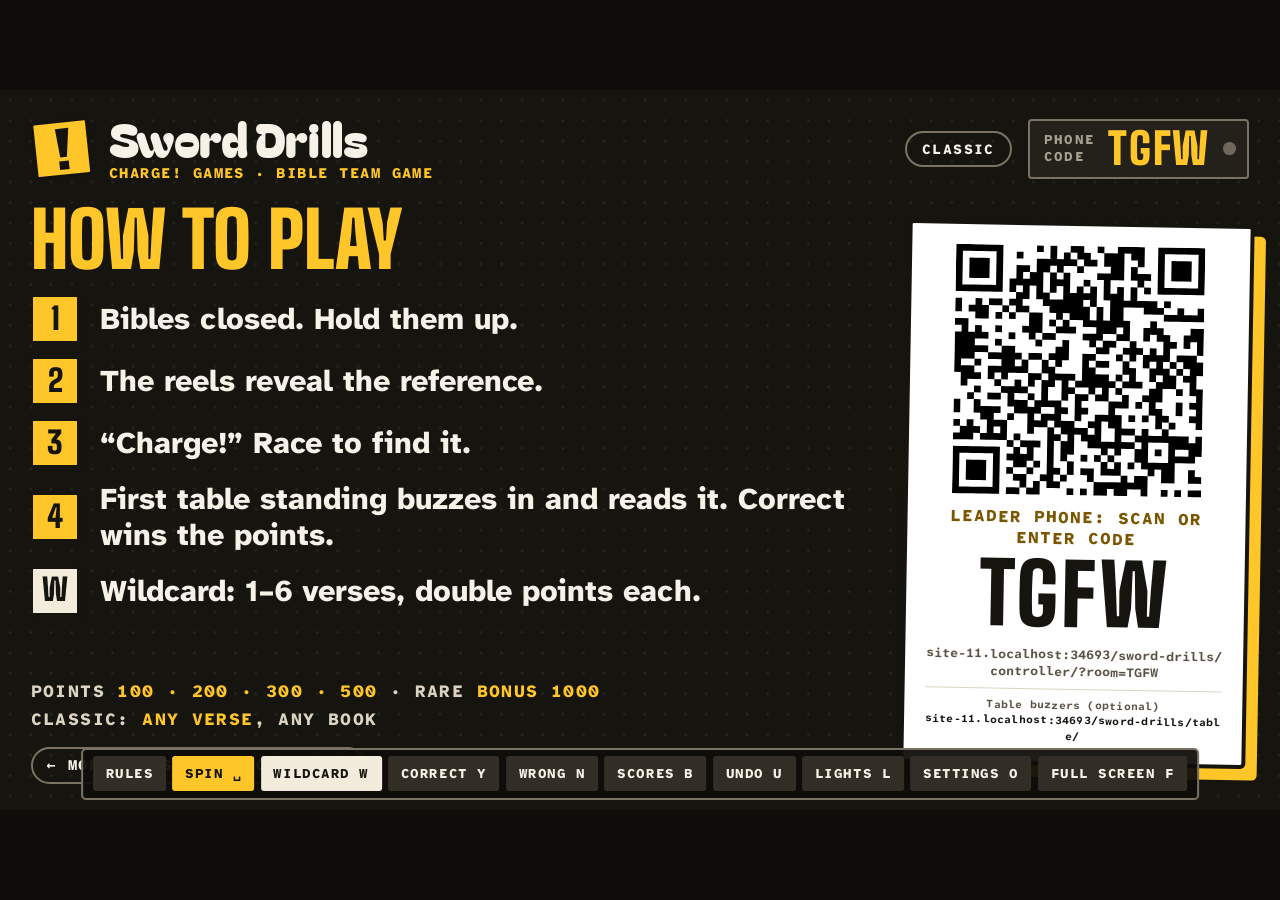
==== commit 8866266c: "Brand 2026: Loud covers, clear calls - New default look: Bagel Fat One shout, Big Shoulders display," ====
--- a/sword-drills/index.html
+++ b/sword-drills/index.html
@@ -9,7 +9,7 @@
   <link rel="icon" type="image/svg+xml" href="../assets/favicon.svg">
   <link rel="preconnect" href="https://fonts.googleapis.com">
   <link rel="preconnect" href="https://fonts.gstatic.com" crossorigin>
-  <link rel="stylesheet" href="https://fonts.googleapis.com/css2?family=Anton&family=Public+Sans:wght@400;500;600;700;800;900&display=swap">
+  <link rel="stylesheet" href="https://fonts.googleapis.com/css2?family=Atkinson+Hyperlegible+Mono:wght@500;700;800&family=Atkinson+Hyperlegible+Next:wght@400;500;700;800&family=Bagel+Fat+One&family=Big+Shoulders:opsz,wght@10..72,600..900&display=swap">
   <link rel="stylesheet" href="../shared/charge-core.css">
   <!-- Sword Drills team game, TV/projector screen. The screen holds the game state
        (localStorage) and the phone controller (./controller/) joins by room code / QR via ./link.js.
@@ -19,13 +19,13 @@
     @supports (width: min(1vw, 1vh)) { html { font-size: min(1vw, 1.7778vh); } }
     * { box-sizing: border-box; }
     html, body { margin: 0; height: 100%; overflow: hidden; background: var(--cg-deep); }
-    body { color: #fff; font-family: var(--cg-font); display: flex; align-items: center; justify-content: center; }
+    body { color: var(--cg-fg); font-family: var(--cg-font); display: flex; align-items: center; justify-content: center; }
     body.idle, body.idle * { cursor: none !important; }
     .mono { font-family: var(--cg-label); }
     .wide { font-family: var(--cg-disp); } .wide, .wide * { font-synthesis: none; }
     .stage {
       position: relative; overflow: hidden; width: 100rem; height: 56.25rem; flex: 0 0 auto; padding: 1.8rem 2.4rem 2rem;
-      background-color: var(--cg-ink); 
+      background-color: var(--cg-bg);
       display: flex; flex-direction: column;
     }
     /* Header */
@@ -33,14 +33,14 @@
     .top .mark { height: 5.2rem; width: 5.2rem; display: block; flex: 0 0 auto; }
     .top .t { margin-left: 1.8rem; padding-left: 1.8rem; border-left: 0.2rem solid var(--cg-acc); }
     .top h1 { margin: 0; font-weight: 900; font-size: 3.1rem; line-height: 1; letter-spacing: .01em; }
-    .top .sub { margin-top: .45rem; font-weight: 700; font-size: 1.15rem; letter-spacing: .12em; text-transform: uppercase; color: var(--cg-acc); }
+    .top .sub { margin-top: .45rem; font-weight: 700; font-size: 1.15rem; letter-spacing: .12em; text-transform: uppercase; color: var(--cg-game-tx); }
     .top .sp { flex: 1; }
     .chip { font-weight: 700; font-size: 1.1rem; letter-spacing: .1em; text-transform: uppercase; color: var(--cg-mute); border: 0.12rem solid var(--cg-line); border-radius: calc(0.4rem * var(--cg-round)); padding: .5rem .8rem; margin-right: 1.2rem; white-space: nowrap; }
     .join { display: flex; align-items: center; background: var(--cg-panel); border: 0.12rem solid var(--cg-line); border-radius: calc(0.6rem * var(--cg-round)); padding: .5rem .6rem .5rem 1.1rem; }
     .join .l { font-weight: 700; font-size: 1.05rem; letter-spacing: .1em; color: var(--cg-mute2); text-transform: uppercase; line-height: 1.25; margin-right: 1rem; }
-    .join .c { font-weight: 900; font-size: 3rem; letter-spacing: .06em; color: var(--cg-acc); line-height: 1; }
+    .join .c { font-weight: 900; font-size: 3rem; letter-spacing: .06em; color: var(--cg-acc-tx); line-height: 1; }
     .dot { display: inline-block; width: 1rem; height: 1rem; border-radius: 50%; background: var(--cg-mute3); margin-left: 1rem; }
-    .dot.on { background: #4ade80; }
+    .dot.on { background: var(--cg-ok); }
     .dot.wait { background: var(--cg-acc); }
     .main { position: relative; flex: 1 1 0; min-height: 0; margin-top: 1.4rem; }
     .view { position: absolute; inset: 0; display: none; flex-direction: column; }
@@ -49,13 +49,13 @@
     /* Rules */
     .rules { flex-direction: row !important; }
     .rules .lft { flex: 1 1 0; min-width: 0; display: flex; flex-direction: column; }
-    .rules h2 { margin: .2rem 0 1.2rem; font-weight: 900; font-size: 5.2rem; line-height: .95; color: var(--cg-acc); }
+    .rules h2 { margin: .2rem 0 1.2rem; font-weight: 900; font-size: 5.2rem; line-height: .95; color: var(--cg-acc-tx); }
     .rules ol { margin: 0; padding: 0; list-style: none; }
     .rules li { display: flex; align-items: center; font-weight: 850; font-size: 2.5rem; line-height: 1.15; margin-bottom: 1.05rem; }
     .rules li b { flex: 0 0 3.8rem; height: 3.8rem; margin-right: 1.6rem; background: var(--cg-acc); color: var(--cg-ink); border-radius: calc(.4rem * var(--cg-round)); display: flex; align-items: center; justify-content: center; font-size: 2.4rem; font-weight: 900; }
     .rules li.wild b { background: var(--cg-gold); }
     .rules .pline { margin-top: auto; padding-bottom: .2rem; font-weight: 700; font-size: 1.45rem; letter-spacing: .08em; text-transform: uppercase; color: var(--cg-soft); line-height: 1.6; }
-    .rules .pline span { color: var(--cg-acc); }
+    .rules .pline span { color: var(--cg-acc-tx); }
     .rules .home { align-self: flex-start; margin-top: .9rem; font-weight: 800; font-size: 1.15rem; letter-spacing: .1em; text-transform: uppercase; color: var(--cg-gold); text-decoration: none; border: .12rem solid var(--cg-line); border-radius: calc(.45rem * var(--cg-round)); padding: .45rem .8rem; }
     .rules .home:hover { border-color: var(--cg-gold); }
     .rules .rgt { flex: 0 0 27rem; margin-left: 3rem; display: flex; flex-direction: column; justify-content: center; }
@@ -71,7 +71,7 @@
     .slot { flex: 0 0 auto; display: flex; background: var(--cg-panel); border: 0.35rem solid var(--cg-acc); border-radius: calc(1.4rem * var(--cg-round)); padding: 1rem 1.2rem 1.2rem; }
     .col { display: flex; flex-direction: column; min-width: 0; }
     .col + .col { margin-left: 1.2rem; }
-    .col .lab { font-weight: 800; font-size: 1.2rem; letter-spacing: .14em; text-transform: uppercase; color: var(--cg-acc); margin: 0 0 .6rem .2rem; white-space: nowrap; }
+    .col .lab { font-weight: 800; font-size: 1.2rem; letter-spacing: .14em; text-transform: uppercase; color: var(--cg-acc-tx); margin: 0 0 .6rem .2rem; white-space: nowrap; }
     .col .lab span { color: var(--cg-mute); }
     .win { position: relative; overflow: hidden; background: var(--cg-acc); color: var(--cg-ink); border-radius: calc(.7rem * var(--cg-round)); }
     .win:after { content: ""; position: absolute; inset: 0; pointer-events: none; border-radius: calc(.7rem * var(--cg-round));
@@ -95,7 +95,7 @@
     .themeband .win:after { background: none; box-shadow: none; }
     .themeband .bk { font-size: 2.8rem; }
     .themeband .rn { flex: 0 0 22rem; }
-    .themeband .rn .win { background: var(--cg-ink); color: #fff; }
+    .themeband .rn .win { background: var(--cg-ink); color: var(--cg-paper); }
     .themeband .rn .pv { font-size: 2.6rem; }
     body.themed .ref .win, body.themed .ref .cell, body.themed .pts .win, body.themed .pts .cell { height: 10rem; }
     body.themed .say.go { font-size: 4.2rem; } body.themed .slot { padding-top: .8rem; padding-bottom: 1rem; }
@@ -103,15 +103,15 @@
     .slotwrap { flex: 0 0 auto; display: flex; flex-direction: column; }
     .slotwrap .themeband { margin-bottom: 1rem; }
     .say { flex: 1 1 0; min-height: 4.2rem; display: flex; align-items: center; justify-content: center; text-align: center; font-weight: 900; font-size: 3.4rem; letter-spacing: .02em; color: var(--cg-mute); }
-    .say.go { color: var(--cg-acc); font-size: 5.2rem; animation: pulse .7s ease-in-out infinite alternate; }
-    .say.up { color: #fff; }
+    .say.go { color: var(--cg-acc-tx); font-size: 5.2rem; animation: pulse .7s ease-in-out infinite alternate; }
+    .say.up { color: var(--cg-fg); }
     @keyframes pulse { from { transform: scale(1); } to { transform: scale(1.04); } }
 
     /* Wildcard */
     .wildtop { flex: 0 0 auto; display: flex; align-items: stretch; }
     .wildtitle { flex: 1 1 0; display: flex; flex-direction: column; justify-content: center; background: repeating-linear-gradient(-45deg, var(--cg-gold) 0 1.2rem, var(--cg-ink) 1.2rem 2.4rem); border-radius: calc(1rem * var(--cg-round)); padding: .8rem; }
     .wildtitle div { background: var(--cg-ink); border-radius: calc(.6rem * var(--cg-round)); padding: .6rem 1.4rem; font-weight: 900; font-size: 5rem; line-height: 1; color: var(--cg-gold); text-align: center; }
-    .wildtitle small { display: block; margin-top: .4rem; font-size: 1.3rem; letter-spacing: .14em; color: #fff; font-weight: 700; }
+    .wildtitle small { display: block; margin-top: .4rem; font-size: 1.3rem; letter-spacing: .14em; color: var(--cg-paper); font-weight: 700; }
     .wildtop .col { margin-left: 1.2rem; }
     .wildtop .win, .wildtop .cell { height: 8.4rem; }
     .wcount { flex: 0 0 15rem; } .wpts { flex: 0 0 19rem; }
@@ -127,8 +127,8 @@
     .wc .got { position: absolute; z-index: 3; left: 0; right: 0; bottom: 0; height: 3rem; border-radius: 0 0 calc(.7rem * var(--cg-round)) calc(.7rem * var(--cg-round)); background: var(--cg-ink); display: none; align-items: center; justify-content: center; }
     .wc.done .got { display: flex; } .wc.done .win { background: var(--cg-acc-dk2); }
     .wc.done .cell { justify-content: flex-start; padding-top: .9rem; } .wc.done .bk { font-size: 1.8rem !important; margin-bottom: .3rem; } .wc.done .cv { font-size: 2.6rem !important; }
-    .wc .got b { font-weight: 900; font-size: 1.7rem; color: #fff; } .wc .got span { font-weight: 800; font-size: 1.4rem; color: var(--cg-acc); letter-spacing: .08em; margin-left: 1rem; }
-    .wc.next .win { box-shadow: 0 0 0 .35rem #fff; }
+    .wc .got b { font-weight: 900; font-size: 1.7rem; color: var(--cg-paper); } .wc .got span { font-weight: 800; font-size: 1.4rem; color: var(--cg-acc); letter-spacing: .08em; margin-left: 1rem; }
+    .wc.next .win { box-shadow: 0 0 0 .35rem var(--cg-fg); }
     .intro { position: absolute; inset: 0; z-index: 20; display: none; align-items: center; justify-content: center; flex-direction: column; background: var(--cg-ink); }
     .intro.on { display: flex; animation: introbg .6s steps(1) infinite; }   /* under 3 flashes per second */
     @keyframes introbg { 50% { background: var(--cg-gold); } }
@@ -138,25 +138,25 @@
 
     /* Scoreboard (shared: ../shared/charge-core.css) */
     .game .board, .wild .board { margin-top: 1rem; flex: 0 0 auto; }
-    .scores h2 { margin: 0 0 1.4rem; font-weight: 900; font-size: 4.6rem; line-height: 1; } .scores h2 span { color: var(--cg-acc); }
+    .scores h2 { margin: 0 0 1.4rem; font-weight: 900; font-size: 4.6rem; line-height: 1; } .scores h2 span { color: var(--cg-acc-tx); }
     .scores .board { flex: 1 1 0; min-height: 0; }
     .say .cg-banner { animation: none; }
     /* .view is already position: absolute, so it anchors #wbanner */
     .wbanner { position: absolute; z-index: 5; left: 0; right: 0; top: 9.6rem; text-align: center; pointer-events: none; }
     .reqchip { font-weight: 800; font-size: 1.05rem; letter-spacing: .08em; text-transform: uppercase; color: var(--cg-ink); background: var(--cg-gold); border-radius: calc(.4rem * var(--cg-round)); padding: .5rem .8rem; margin-right: 1.2rem; white-space: nowrap; }
     .toast { position: absolute; z-index: 10; left: 50%; top: 42%; transform: translate(-50%,-50%) scale(.6); opacity: 0; pointer-events: none; transition: transform .25s cubic-bezier(.2,1.4,.4,1), opacity .2s;
-      background: var(--cg-ink); border: .4rem solid var(--cg-acc); border-radius: calc(1.4rem * var(--cg-round)); padding: 1.6rem 3.6rem; text-align: center; box-shadow: .8rem .8rem 0 var(--cg-acc); transform-origin: center; }
+      background: var(--cg-panel); color: var(--cg-fg); border: .4rem solid var(--cg-acc); border-radius: calc(1.4rem * var(--cg-round)); padding: 1.6rem 3.6rem; text-align: center; box-shadow: .8rem .8rem 0 var(--cg-acc); transform-origin: center; }
     .toast.on { opacity: 1; transform: translate(-50%,-50%) scale(1); }
-    .toast b { display: block; font-weight: 900; font-size: 9rem; line-height: 1; color: var(--cg-acc); } .toast span { display: block; margin-top: .6rem; font-weight: 900; font-size: 3.6rem; }
+    .toast b { display: block; font-weight: 900; font-size: 9rem; line-height: 1; color: var(--cg-acc-tx); } .toast span { display: block; margin-top: .6rem; font-weight: 900; font-size: 3.6rem; }
 
     /* Controls bar + settings (mouse/keyboard backup) */
     .bar { position: absolute; z-index: 30; left: 50%; bottom: .8rem; transform: translateX(-50%); display: flex; align-items: center; background: rgba(var(--cg-deep-rgb),.94); border: .12rem solid var(--cg-line); border-radius: calc(.8rem * var(--cg-round)); padding: .5rem; transition: opacity .3s; white-space: nowrap; }
     body.idle .bar { opacity: 0; pointer-events: none; }
     button { font: inherit; cursor: pointer; }
-    .bar button, .set button { font-family: var(--cg-label); font-weight: 800; font-size: 1.05rem; letter-spacing: .06em; text-transform: uppercase; color: #fff; background: var(--cg-panel2); border: 0; border-radius: calc(.45rem * var(--cg-round)); padding: .7rem 1rem; margin: 0 .25rem; }
+    .bar button, .set button { font-family: var(--cg-label); font-weight: 800; font-size: 1.05rem; letter-spacing: .06em; text-transform: uppercase; color: var(--cg-fg); background: var(--cg-panel2); border: 0; border-radius: calc(.45rem * var(--cg-round)); padding: .7rem 1rem; margin: 0 .25rem; }
     .bar button.o, .set button.o { background: var(--cg-acc); color: var(--cg-ink); }
     .bar button.w { background: var(--cg-gold); color: var(--cg-ink); }
-    .set { position: absolute; z-index: 40; left: 50%; top: 50%; transform: translate(-50%,-50%); width: 52rem; background: var(--cg-ink); border: .3rem solid var(--cg-acc); border-radius: calc(1.2rem * var(--cg-round)); padding: 2rem 2.4rem; display: none; box-shadow: .8rem .8rem 0 var(--cg-deep); }
+    .set { position: absolute; z-index: 40; left: 50%; top: 50%; transform: translate(-50%,-50%); width: 52rem; background: var(--cg-bg); border: .3rem solid var(--cg-acc); border-radius: calc(1.2rem * var(--cg-round)); padding: 2rem 2.4rem; display: none; box-shadow: .8rem .8rem 0 var(--cg-deep); }
     .set.on { display: block; }
     .set h3 { margin: 0 0 1.2rem; font-weight: 900; font-size: 2.8rem; }
     .set .row { display: flex; align-items: center; justify-content: space-between; padding: 1rem 0; border-top: .1rem solid var(--cg-line); }
@@ -166,13 +166,48 @@
     .set .num { display: inline-block; min-width: 4rem; text-align: center; font-weight: 900; font-size: 2.2rem; vertical-align: middle; }
     .set .keys { margin-top: 1rem; color: var(--cg-mute); font-size: 1rem; line-height: 1.6; }
     .set .danger { background: var(--cg-danger-bg) !important; color: #FF6B81 !important; } .set .danger.arm { background: #FF6B81 !important; color: var(--cg-ink) !important; }
+
+    /* ---------- brand 2026 (Charge default only; skins keep the look above) ---------- */
+    html:not([data-cg-skin]) .slot { background: transparent; border: 0; padding: 0; }
+    html:not([data-cg-skin]) .col .lab { font-weight: 800; letter-spacing: .1em; color: var(--cg-mute); margin-bottom: .7rem; }
+    html:not([data-cg-skin]) .col .lab span { color: var(--cg-acc-tx); }
+    html:not([data-cg-skin]) .win { border: .3rem solid var(--cg-ink); border-radius: calc(1.2rem * var(--cg-round)); box-shadow: 0 0 0 .3rem var(--cg-acc); }
+    html:not([data-cg-skin]) .win:after { box-shadow: none; }
+    html:not([data-cg-skin]) .ref .win, html:not([data-cg-skin]) .ref .cell { height: 15.4rem; }
+    html:not([data-cg-skin]) .ref .bk { font-size: 4.4rem; margin-bottom: .2rem; letter-spacing: .01em; } html:not([data-cg-skin]) .ref .cv { font-size: 10rem; line-height: .9; }
+    html:not([data-cg-skin]) .pts .win, html:not([data-cg-skin]) .pts .cell { height: 15.4rem; }
+    html:not([data-cg-skin]) .pts .win { background: var(--cg-panel); color: var(--cg-fg); border-color: var(--cg-rule); box-shadow: none; }
+    html:not([data-cg-skin]) .pts .pv { font-size: 9.6rem; line-height: .9; } html:not([data-cg-skin]) .pts .tag { color: var(--cg-acc-tx); font-size: 1.5rem; }
+    html:not([data-cg-skin]) .pts .win.bonus { background: var(--cg-acc); color: var(--cg-ink); border-color: var(--cg-ink); box-shadow: 0 0 0 .3rem var(--cg-acc); }
+    html:not([data-cg-skin]) .pts .win.bonus .tag { color: var(--cg-ink); }
+    html:not([data-cg-skin]) .cell .bk, html:not([data-cg-skin]) .cell .cv, html:not([data-cg-skin]) .cell .pv { font-variant-numeric: lining-nums; }
+    html:not([data-cg-skin]) .themeband .win { border-color: var(--cg-acc); box-shadow: none; }
+    html:not([data-cg-skin]) .themeband .bk { font-size: 3rem; }
+    html:not([data-cg-skin]) body.themed .ref .win, html:not([data-cg-skin]) body.themed .ref .cell, html:not([data-cg-skin]) body.themed .pts .win, html:not([data-cg-skin]) body.themed .pts .cell { height: 11rem; }
+    html:not([data-cg-skin]) body.themed .ref .cv { font-size: 7rem; } html:not([data-cg-skin]) body.themed .ref .bk { font-size: 3.4rem; } html:not([data-cg-skin]) body.themed .pts .pv { font-size: 7rem; }
+    html:not([data-cg-skin]) .say { font-size: 3.2rem; }
+    html:not([data-cg-skin]) .say.go { font-size: 6rem; }
+    html:not([data-cg-skin]) body.themed .say.go { font-size: 4.6rem; }
+    html:not([data-cg-skin]) .wildtitle { background: repeating-linear-gradient(-45deg, var(--cg-acc) 0 1.2rem, var(--cg-ink) 1.2rem 2.4rem); border: .3rem solid var(--cg-ink); }
+    html:not([data-cg-skin]) .wildtitle div { font-family: var(--cg-shout); font-weight: 400; color: var(--cg-acc); letter-spacing: -.01em; }
+    html:not([data-cg-skin]) .wildtop .win, html:not([data-cg-skin]) .wc .win { box-shadow: none; }
+    html:not([data-cg-skin]) .wcount .win { background: var(--cg-paper); }
+    html:not([data-cg-skin]) .wc .n { font-family: var(--cg-label); }
+    html:not([data-cg-skin]) .wc.next .win { box-shadow: 0 0 0 .35rem var(--cg-fg); }
+    html:not([data-cg-skin]) .intro div { font-family: var(--cg-shout); font-weight: 400; color: var(--cg-acc); letter-spacing: -.01em; }
+    html:not([data-cg-skin]) .intro p { font-family: var(--cg-label); }
+    @keyframes introbg { 50% { background: var(--cg-acc); } }
+    html:not([data-cg-skin]) .intro.on div { animation-name: zoom, introfg; animation-duration: 2.2s, .6s; animation-timing-function: cubic-bezier(.2,.9,.3,1.2), steps(1); animation-iteration-count: 1, infinite; animation-fill-mode: both, none; }
+    @keyframes introfg { 50% { color: var(--cg-ink); text-shadow: .6rem .6rem 0 var(--cg-paper); } }
+    :root[data-cg-lights="on"] .wcount .win { border: .3rem solid var(--cg-ink); }
   </style>
+  <link rel="stylesheet" href="../shared/charge-screen.css">
 </head>
 <body>
 <div class="stage" id="stage">
   <div class="top">
     <svg class="mark" data-cg-logo="dark" viewBox="0 0 64 64" role="img" aria-label="Charge! Games"><rect x="3" y="3" width="58" height="58" rx="3" fill="#FFC629" stroke="#15130F" stroke-width="4"/><path d="M27 11h14l-4.5 30h-7z" fill="#15130F"/><rect x="28" y="45" width="10" height="9" fill="#15130F"/></svg>
-    <div class="t"><h1 class="wide">SWORD DRILLS</h1><div class="sub mono"><span data-cg-brand>Charge! Games</span> · Bible team game</div></div>
+    <div class="t"><h1 class="wide">Sword Drills</h1><div class="sub mono"><span data-cg-brand>Charge! Games</span> · Bible team game</div></div>
     <div class="sp"></div>
     <div class="reqchip mono" id="reqchip" hidden></div>
     <div class="chip mono" id="modechip">Classic</div>
@@ -235,7 +270,7 @@
   <div class="intro" id="intro"><div class="wide">WILDCARD</div><p class="mono" id="introsub">Double points</p></div>
   <div class="bar" id="bar">
     <button data-k="rules">Rules</button><button class="o" data-k="spin">Spin ␣</button><button class="w" data-k="wild">Wildcard W</button>
-    <button data-k="ok">Correct Y</button><button data-k="no">Wrong N</button><button data-k="scores">Scores B</button><button data-k="undo">Undo U</button><button data-k="settings">Settings O</button><button data-k="fs">Full screen F</button>
+    <button data-k="ok">Correct Y</button><button data-k="no">Wrong N</button><button data-k="scores">Scores B</button><button data-k="undo">Undo U</button><button data-k="lights">Lights L</button><button data-k="settings">Settings O</button><button data-k="fs">Full screen F</button>
   </div>
   <div class="set" id="set" role="dialog" aria-label="Settings">
     <h3 class="wide">Settings</h3>
@@ -244,9 +279,10 @@
     <div class="row"><span>Verses per themed round</span><span class="seg" id="s-per"><button data-v="2">2</button><button data-v="3">3</button><button data-v="4">4</button></span></div>
     <div class="row"><span>End with a Wildcard round<small>Wildcard becomes the final round, then final scores.</small></span><span class="seg" id="s-final"><button data-v="0">Off</button><button data-v="1">On</button></span></div>
     <div class="row"><span>Wrong answer locks that table out<small>For the rest of that question.</small></span><span class="seg" id="s-lock"><button data-v="1">On</button><button data-v="0">Off</button></span></div>
+    <div class="row"><span>Room lights<small>Lights on: a light screen for bright rooms and weak projectors. Key L.</small></span><span class="seg" id="s-lights"><button data-v="0">Dark room</button><button data-v="1">Lights on</button></span></div>
     <div class="row"><span>Reset scores<small>Clears scores and the current spin. Press twice.</small></span><button class="danger" id="s-reset" data-k="reset">Reset</button></div>
     <div class="row"><span>Host lock<small id="s-host">No leader remote yet. The first one to open becomes host.</small></span><button data-k="unlock" id="s-unlock">Release</button></div>
-    <div class="keys mono">Keys: Space spin · W wildcard · 1–9, 0, −, = buzz in table 1–12 (or click a table) · Y correct · N wrong · U undo · R rules · G game · B scores · O settings · M mode · [ ] tables · F full screen</div>
+    <div class="keys mono">Keys: Space spin · W wildcard · 1–9, 0, −, = buzz in table 1–12 (or click a table) · Y correct · N wrong · U undo · R rules · G game · B scores · O settings · M mode · L lights · [ ] tables · F full screen</div>
     <div style="text-align:right;margin-top:1rem"><button class="o" data-k="settings">Done</button></div>
   </div>
 </div>
@@ -451,7 +487,7 @@
         if (sp.to !== null) { say.className = "say wide up"; say.textContent = core.label(sp.to) + " +" + sp.pts; }
         else if (buzzT !== null) { say.className = "say wide"; say.innerHTML = '<span class="cg-banner">' + esc(core.label(buzzT)) + ' buzzed in!<small>Is it right?</small></span>'; }
         else if (lw) { say.className = "say wide"; say.innerHTML = '<span class="cg-banner no">✕ ' + esc(core.label(lw.t)) + '<small>' + (S.core.lockout ? "locked out · buzzers open" : "buzzers open") + '</small></span>'; }
-        else { say.className = "say wide go"; say.textContent = "CHARGE!"; }
+        else { say.className = "say wide go"; say.textContent = "Charge!"; }
         $("refnote").textContent = sp.theme ? "· " + sp.theme : "";
         $("w-pts").classList.toggle("bonus", !!sp.bonus);
       } else if (!sp || sp.kind !== "std") {
@@ -470,7 +506,7 @@
     board.game.render(T, X); board.wild.render(T, X); board.scores.render(T, X);
     $("v-wild").classList.toggle("dense", T.n > 12);   // 3-row scoreboard: shorter verse cards so both fit
     $("scoretitle").innerHTML = finished() ? 'Final <span>scores</span>' : 'Score<span>board</span>';
-    sel("s-mode", S.mode); sel("s-per", String(S.per)); sel("s-final", S.finalWild ? "1" : "0"); sel("s-lock", S.core.lockout ? "1" : "0");
+    sel("s-mode", S.mode); sel("s-per", String(S.per)); sel("s-final", S.finalWild ? "1" : "0"); sel("s-lock", S.core.lockout ? "1" : "0"); sel("s-lights", S.core.lights ? "1" : "0");
     $("s-per").classList.toggle("off", S.mode !== "themed"); $("s-tables").textContent = S.core.n;
     var nreq = S.core.requests.length; $("reqchip").hidden = !nreq; $("reqchip").textContent = nreq + " name request" + (nreq > 1 ? "s" : "") + " · approve on the phone";
   }
@@ -533,12 +569,13 @@
     else if (k === "ok") judge(true); else if (k === "no") judge(false);
     else if (k === "reset") armReset(btn || $("s-reset"));
     else if (k === "unlock") link.releaseLock();
+    else if (k === "lights") core.setLights(!S.core.lights);
     else if (k === "fs") { if (document.fullscreenElement) document.exitFullscreen(); else if (document.documentElement.requestFullscreen) document.documentElement.requestFullscreen().catch(function () {}); }
   }
   document.addEventListener("click", function (e) {
     var b = e.target.closest("button"), tb = e.target.closest(".cg-tb");
     if (b) { var sg = b.parentNode.id; var v = b.getAttribute("data-v");
-      if (sg === "s-mode") setMode(v); else if (sg === "s-per") setPer(+v); else if (sg === "s-final") setFinal(v === "1"); else if (sg === "s-lock") core.setLockout(v === "1"); else key(b.getAttribute("data-k"), b);
+      if (sg === "s-mode") setMode(v); else if (sg === "s-per") setPer(+v); else if (sg === "s-final") setFinal(v === "1"); else if (sg === "s-lock") core.setLockout(v === "1"); else if (sg === "s-lights") core.setLights(v === "1"); else key(b.getAttribute("data-k"), b);
       b.blur(); return; }
     if (tb && !$("set").classList.contains("on")) buzz(+tb.getAttribute("data-t"), null, "remote");
   });
@@ -555,6 +592,7 @@
     else if (k === "u" || k === "U" || k === "Backspace") undo();
     else if (k === "r" || k === "R") view("rules"); else if (k === "g" || k === "G") view("game"); else if (k === "b" || k === "B" || k === "s" || k === "S") view("scores");
     else if (k === "o" || k === "O") settings(); else if (k === "Escape") settings(false);
+    else if (k === "l" || k === "L") core.setLights(!S.core.lights);
     else if (k === "m" || k === "M") setMode(S.mode === "themed" ? "classic" : "themed");
     else if (k === "[") core.setCount(S.core.n - 1); else if (k === "]") core.setCount(S.core.n + 1);
     else if (k === "f" || k === "F") key("fs");
--- a/shared/charge-core.css
+++ b/shared/charge-core.css
@@ -1,37 +1,57 @@
 /* Charge! Games core styles: scoreboard (screen, rem units of the 16:9 stage) and remote pieces (phone, px). */
+/* Fonts for the Charge default (all SIL OFL, Google Fonts). Each page loads them with one <link>:
+   https://fonts.googleapis.com/css2?family=Atkinson+Hyperlegible+Mono:wght@500;700;800&family=Atkinson+Hyperlegible+Next:wght@400;500;700;800&family=Bagel+Fat+One&family=Big+Shoulders:opsz,wght@10..72,600..900&display=swap */
 :root {
   /* Theme: every game page reads these. A skin (see README "Skins") overrides them; nothing else needs to change.
-     Charge default: warm black + newsprint cream, one loud accent (marquee yellow), flat colors, hard edges, no glows. */
+     Charge default (brand 2026, "Loud covers, clear calls"): warm black + newsprint, one loud yellow, one color per game,
+     hard edges, hard offset shadows, no glows. */
   --cg-ink: #16140F; --cg-ink-rgb: 22,20,15; --cg-deep: #0E0D0A; --cg-deep-rgb: 14,13,10;
   --cg-panel: #24211B; --cg-panel2: #322E26; --cg-line: #4A4436; --cg-line2: #3C372D;
   --cg-acc: #FFC629; --cg-acc-rgb: 255,198,41; --cg-acc-dk: #7A5600; --cg-acc-dk2: #5E4400; --cg-on-acc: #16140F;
   --cg-gold: #F3ECDD; --cg-gold-rgb: 243,236,221; --cg-gold-dk: #B5AA94; --cg-gold-lt: #FFFFFF;
   --cg-mute: #A8A090; --cg-mute2: #C7BFAE; --cg-mute3: #6F685A; --cg-soft: #DCD4C3; --cg-slate: #5B5446; --cg-text: #F7F2E8;
   --cg-paper: #F3ECDD; --cg-paper2: #E2D8C3; --cg-danger-bg: #3E1A12;
-  --cg-ok: #2EA05A; --cg-no: #E5482F;
-  /* type: a poster display face + a plain text face (both Google Fonts, loaded by each page) */
-  --cg-disp: "Anton", Impact, "Arial Narrow", sans-serif;
-  --cg-font: "Public Sans", system-ui, -apple-system, "Segoe UI", Roboto, Helvetica, Arial, sans-serif;
-  --cg-label: "Public Sans", system-ui, -apple-system, "Segoe UI", Roboto, sans-serif;
+  /* status (always with a word or icon): ink text on both. Correct 10.3:1, Wrong 5.9:1 */
+  --cg-ok: #3DDC84; --cg-no: #FF5A3C; --cg-on-ok: #16140F; --cg-on-no: #16140F; --cg-ok-dk: #17703D; --cg-no-dk: #B3261E;
+  /* big-screen surface: what the stage is painted with. "Lights on" (bright rooms) swaps these, see below */
+  --cg-bg: var(--cg-ink); --cg-fg: var(--cg-text); --cg-rule: #7A7262;
+  --cg-acc-tx: var(--cg-acc);            /* the accent used as text or thin lines on the stage */
+  /* this game's color (each game page sets --cg-game / --cg-game-dk; Sword Drills = Charge yellow) */
+  --cg-game: var(--cg-acc); --cg-game-dk: var(--cg-acc-dk); --cg-game-tx: var(--cg-game); --cg-on-game: var(--cg-ink);
+  /* type: shout (titles, buzz banner), display (references, scores, headings), text, labels */
+  --cg-shout: "Bagel Fat One", "Arial Rounded MT Bold", "Arial Black", sans-serif;
+  --cg-disp: "Big Shoulders", "Arial Narrow", Impact, sans-serif;
+  --cg-font: "Atkinson Hyperlegible Next", system-ui, -apple-system, "Segoe UI", Roboto, Helvetica, Arial, sans-serif;
+  --cg-label: "Atkinson Hyperlegible Mono", ui-monospace, "SF Mono", Menlo, Consolas, monospace;
   /* corners: multiplies every radius (0 = square, 1 = the old soft look) */
-  --cg-round: .2;
+  --cg-round: .5;
   /* "leading" tile on the light leader remote */
   --cg-lead-bg: var(--cg-gold); --cg-lead-ink: var(--cg-ink);
+}
+/* Skins keep their own look: the new brand-2026 pieces fall back to the skin's own accent and display face */
+html[data-cg-skin] { --cg-shout: var(--cg-disp); --cg-game: var(--cg-acc); --cg-game-dk: var(--cg-acc-dk); }
+/* Lights on: for bright rooms and washed-out projectors. Set by the leader (remote Settings, or L on the screen).
+   :root[...] outranks a skin's html[data-cg-skin] rule, so it works under skins too (their paper, ink and accent stay). */
+:root[data-cg-lights="on"] {
+  --cg-bg: var(--cg-paper); --cg-fg: var(--cg-ink); --cg-deep: var(--cg-paper2); --cg-deep-rgb: 226,216,195;
+  --cg-panel: #FFFFFF; --cg-panel2: var(--cg-paper2); --cg-line: #7D7563; --cg-line2: #7D7563; --cg-rule: #7D7563;
+  --cg-mute: var(--cg-slate); --cg-mute2: var(--cg-slate); --cg-mute3: #7D7563; --cg-soft: var(--cg-slate); --cg-text: var(--cg-ink);
+  --cg-acc-tx: var(--cg-acc-dk); --cg-game-tx: var(--cg-game-dk); --cg-danger-bg: #FBE3DD;
 }
 
 /* ---------- screen scoreboard ---------- */
 .cg-board { display: grid; grid-template-columns: repeat(var(--cols, 6), minmax(0, 1fr)); gap: .8rem; }
-.cg-tb { position: relative; min-width: 0; background: var(--cg-panel); border: .2rem solid var(--cg-line); border-radius: calc(.8rem * var(--cg-round)); padding: .5rem .9rem .6rem; display: flex; flex-direction: column; justify-content: center; overflow: hidden; color: #fff; cursor: pointer; }
-.cg-nm { font-family: var(--cg-label); font-weight: 800; letter-spacing: .1em; text-transform: uppercase; color: var(--cg-acc); white-space: nowrap; overflow: hidden; text-overflow: ellipsis; }
-.cg-sc { font-family: var(--cg-disp); font-synthesis: none; line-height: 1.05; white-space: nowrap; }
+.cg-tb { position: relative; min-width: 0; background: var(--cg-panel); border: .2rem solid var(--cg-rule); border-radius: calc(.8rem * var(--cg-round)); padding: .5rem .9rem .6rem; display: flex; flex-direction: column; justify-content: center; overflow: hidden; color: var(--cg-fg); cursor: pointer; }
+.cg-nm { font-family: var(--cg-label); font-weight: 800; letter-spacing: .06em; text-transform: uppercase; color: var(--cg-acc-tx); white-space: nowrap; overflow: hidden; text-overflow: ellipsis; }
+.cg-sc { font-family: var(--cg-disp); font-weight: 900; font-synthesis: none; line-height: 1; white-space: nowrap; font-variant-numeric: tabular-nums lining-nums; }
 .cg-tb.lead { background: var(--cg-gold); border-color: var(--cg-gold); color: var(--cg-ink); } .cg-tb.lead .cg-nm { color: var(--cg-ink); }
-.cg-tb.buzz { border-color: var(--cg-acc); background: var(--cg-acc); color: var(--cg-ink); box-shadow: 0 0 0 .3rem var(--cg-deep), 0 0 0 .65rem var(--cg-acc); animation: cg-buzz 1s steps(1) infinite; } .cg-tb.buzz .cg-nm { color: var(--cg-ink); }
-@keyframes cg-buzz { 50% { box-shadow: 0 0 0 .3rem var(--cg-deep), 0 0 0 .65rem var(--cg-text); } }   /* marquee blink, once a second */
-.cg-tb.out { opacity: .35; } .cg-tb.out .cg-nm { text-decoration: line-through; }
+.cg-tb.buzz { border-color: var(--cg-ink); background: var(--cg-acc); color: var(--cg-ink); box-shadow: 0 0 0 .3rem var(--cg-bg), 0 0 0 .65rem var(--cg-acc); animation: cg-buzz 1s steps(1) infinite; } .cg-tb.buzz .cg-nm { color: var(--cg-ink); }
+@keyframes cg-buzz { 50% { box-shadow: 0 0 0 .3rem var(--cg-bg), 0 0 0 .65rem var(--cg-fg); } }   /* marquee blink, once a second */
+.cg-tb.out { opacity: .5; border-style: dashed; } .cg-tb.out .cg-nm { text-decoration: line-through; }
 .cg-tb.hit { animation: cg-hit .9s ease-out; }
-@keyframes cg-hit { 0% { transform: scale(1); box-shadow: 0 0 0 0 #fff; } 30% { transform: scale(1.08); box-shadow: 0 0 0 .5rem #fff; } 100% { transform: scale(1); box-shadow: 0 0 0 0 transparent; } }
-.cg-rk { position: absolute; top: .35rem; right: .5rem; font-family: var(--cg-disp); font-size: 1rem; opacity: .7; }
-.cg-cr { font-family: var(--cg-label); font-weight: 900; letter-spacing: .14em; font-size: 1.5rem; min-height: 1.8rem; }
+@keyframes cg-hit { 0% { transform: scale(1); box-shadow: 0 0 0 0 var(--cg-ok); } 30% { transform: scale(1.08); box-shadow: 0 0 0 .5rem var(--cg-ok); } 100% { transform: scale(1); box-shadow: 0 0 0 0 transparent; } }
+.cg-rk { position: absolute; top: .35rem; right: .5rem; font-family: var(--cg-label); font-weight: 800; font-size: 1rem; opacity: .8; }
+.cg-cr { font-family: var(--cg-label); font-weight: 800; letter-spacing: .1em; text-transform: uppercase; font-size: 1.5rem; min-height: 1.8rem; }
 .cg-pg { grid-column: 1 / -1; text-align: center; font-family: var(--cg-label); font-weight: 800; font-size: 1.05rem; letter-spacing: .12em; text-transform: uppercase; color: var(--cg-mute); margin-top: -.2rem; }
 /* strip (band under the game): density by rows */
 .cg-strip.cg-d1 .cg-tb { height: 7.4rem; } .cg-strip.cg-d1 .cg-nm { font-size: 1.3rem; } .cg-strip.cg-d1 .cg-sc { font-size: 4rem; }
@@ -47,9 +67,9 @@
 .cg-full.cg-d4 { gap: .5rem; } .cg-full.cg-d4 .cg-tb { padding: .3rem .5rem; border-radius: calc(.55rem * var(--cg-round)); } .cg-full.cg-d4 .cg-nm { font-size: 1rem; letter-spacing: .04em; max-width: 100%; } .cg-full.cg-d4 .cg-sc { font-size: 2.6rem; } .cg-full.cg-d4 .cg-rk { font-size: .8rem; top: .2rem; right: .35rem; }
 .cg-full .cg-pg { display: none; }
 /* buzz banner on the screen */
-.cg-banner { display: inline-flex; align-items: center; background: var(--cg-acc); color: var(--cg-ink); border-radius: calc(1rem * var(--cg-round)); padding: .7rem 1.8rem; font-family: var(--cg-disp); font-synthesis: none; font-size: 3.2rem; line-height: 1.1;  transform: rotate(-1.5deg); }
-.cg-banner small { font-family: var(--cg-label); font-weight: 800; font-size: 1.3rem; letter-spacing: .1em; text-transform: uppercase; margin-left: 1.4rem; }
-.cg-banner.no { background: var(--cg-no); color: #fff; }
+.cg-banner { display: inline-flex; align-items: center; background: var(--cg-paper); color: var(--cg-ink); border: .3rem solid var(--cg-ink); border-radius: calc(1rem * var(--cg-round)); padding: .7rem 1.8rem .6rem; font-family: var(--cg-shout); font-weight: 400; font-synthesis: none; font-size: 3.2rem; line-height: 1.1; letter-spacing: -.01em; transform: rotate(-1.5deg); box-shadow: .6rem .6rem 0 var(--cg-acc); }
+.cg-banner small { font-family: var(--cg-label); font-weight: 800; font-size: 1.3rem; letter-spacing: .08em; text-transform: uppercase; margin-left: 1.4rem; padding-left: 1.4rem; border-left: .2rem solid currentColor; line-height: 1.2; }
+.cg-banner.no { background: var(--cg-no); color: var(--cg-on-no); box-shadow: .6rem .6rem 0 var(--cg-ink); }
 
 /* ---------- phone: team picker ---------- */
 .cg-find { display: flex; margin-bottom: 8px; }
@@ -60,31 +80,31 @@
 .cg-tile { flex: 0 0 calc(33.333% - 8px); margin: 4px; min-height: 84px; border-radius: calc(12px * var(--cg-round)); background: #fff; border: 2px solid var(--cg-ink); color: var(--cg-ink); display: flex; flex-direction: column; align-items: center; justify-content: center; padding: 4px; min-width: 0; }
 .cg-tiles.c2 .cg-tile { flex-basis: calc(50% - 8px); min-height: 96px; }
 .cg-tiles.c3 .cg-tile { min-height: 104px; }
-.cg-tile b { font-family: var(--cg-disp); font-synthesis: none; font-weight: 400; font-size: 18px; line-height: 1.1; max-width: 100%; overflow: hidden; text-overflow: ellipsis; white-space: nowrap; }
-.cg-tile span { font-weight: 700; font-size: 13px; color: var(--cg-slate); margin-top: 3px; }
+.cg-tile b { font-family: var(--cg-disp); font-synthesis: none; font-weight: 800; font-size: 20px; line-height: 1.1; max-width: 100%; overflow: hidden; text-overflow: ellipsis; white-space: nowrap; }
+.cg-tile span { font-weight: 700; font-size: 13px; color: var(--cg-slate); margin-top: 3px; font-variant-numeric: tabular-nums; }
 .cg-tile.lead { background: var(--cg-lead-bg); border-color: var(--cg-lead-bg); color: var(--cg-lead-ink); } .cg-tile.lead span { color: var(--cg-lead-ink); }
-.cg-tile.buzz { background: var(--cg-acc); border-color: var(--cg-ink); box-shadow: 0 0 0 3px var(--cg-acc); } .cg-tile.buzz span { color: var(--cg-ink); }
+.cg-tile.buzz { background: var(--cg-acc); border-color: var(--cg-ink); box-shadow: 3px 3px 0 var(--cg-ink); } .cg-tile.buzz span { color: var(--cg-ink); }
 .cg-tile.out { background: var(--cg-paper2); border-style: dashed; } .cg-tile.out b { text-decoration: line-through; }
-.cg-tile:active:not(:disabled) { transform: scale(.96); }
+.cg-tile:active:not(:disabled) { transform: translate(2px, 2px); }
 .cg-tiles.dense { max-height: 52vh; overflow-y: auto; -webkit-overflow-scrolling: touch; padding: 2px; margin: -2px; }
 .cg-tiles.dense .cg-tile { flex-basis: calc(25% - 6px); margin: 3px; min-height: 58px; border-radius: calc(10px * var(--cg-round)); padding: 3px; }
 .cg-tiles.dense .cg-tile b { font-size: 14px; } .cg-tiles.dense .cg-tile span { font-size: 11px; margin-top: 1px; }
 .cg-none { padding: 14px; text-align: center; font-weight: 700; color: var(--cg-slate); }
 
 /* ---------- phone: buzz-in panel ---------- */
-.cg-buzz { margin-top: 10px; background: #fff; border: 2px solid var(--cg-ink); border-radius: calc(12px * var(--cg-round)); padding: 10px 12px; color: var(--cg-ink); }
-.cg-bz-t { font-weight: 800; font-size: 16px; } .cg-bz-t b { font-family: var(--cg-disp); font-synthesis: none; font-weight: 400; font-size: 20px; }
+.cg-buzz { margin-top: 10px; background: #fff; border: 3px solid var(--cg-ink); box-shadow: 4px 4px 0 var(--cg-acc); border-radius: calc(12px * var(--cg-round)); padding: 10px 12px; color: var(--cg-ink); }
+.cg-bz-t { font-weight: 800; font-size: 16px; } .cg-bz-t b { font-family: var(--cg-disp); font-synthesis: none; font-weight: 900; font-size: 22px; text-transform: uppercase; }
 .cg-bz-h { font-size: 13px; color: var(--cg-slate); margin-top: 2px; line-height: 1.35; }
 .cg-bz-b { display: flex; margin: 10px -4px 0; }
-.cg-bz-b button { flex: 1 1 0; margin: 0 4px; min-height: 68px; border-radius: calc(12px * var(--cg-round)); font-family: var(--cg-disp); font-synthesis: none; font-size: 20px; color: #fff; display: flex; flex-direction: column; align-items: center; justify-content: center; line-height: 1.1; }
-.cg-bz-b button small { font: 700 12px var(--cg-font); margin-top: 4px; opacity: .92; }
-.cg-bz-b .ok { background: #15803D; } .cg-bz-b .no { background: #BE123C; }
+.cg-bz-b button { flex: 1 1 0; margin: 0 4px; min-height: 68px; border-radius: calc(12px * var(--cg-round)); font-family: var(--cg-disp); font-weight: 900; font-synthesis: none; font-size: 22px; text-transform: uppercase; color: var(--cg-on-ok); border: 2px solid var(--cg-ink); display: flex; flex-direction: column; align-items: center; justify-content: center; line-height: 1.1; }
+.cg-bz-b button small { font: 700 12px var(--cg-font); text-transform: none; margin-top: 4px; }
+.cg-bz-b .ok { background: var(--cg-ok); color: var(--cg-on-ok); } .cg-bz-b .no { background: var(--cg-no); color: var(--cg-on-no); }
 
 /* ---------- phone: shared settings rows ---------- */
 .cg-step { display: flex; align-items: center; margin-top: 8px; }
 .cg-step button { flex: 0 0 auto; width: 54px; min-height: 52px; border-radius: calc(10px * var(--cg-round)); background: var(--cg-ink); color: #fff; font-weight: 900; font-size: 20px; margin-right: 6px; }
 .cg-step button + b + button { margin-left: 6px; }
-.cg-step b { flex: 1; text-align: center; font-family: var(--cg-disp); font-weight: 400; font-size: 32px; }
+.cg-step b { flex: 1; text-align: center; font-family: var(--cg-disp); font-weight: 900; font-size: 34px; }
 .cg-names-btn { margin-top: 8px; min-height: 48px; padding: 0 16px; border-radius: calc(10px * var(--cg-round)); background: #fff; border: 1.5px solid var(--cg-ink) !important; font-weight: 800; font-size: 15px; }
 .cg-names { margin-top: 8px; max-height: 46vh; overflow-y: auto; border: 1.5px solid rgba(var(--cg-ink-rgb),.2); border-radius: calc(10px * var(--cg-round)); background: #fff; }
 .cg-names label { display: flex; align-items: center; padding: 4px 8px; border-bottom: 1px solid rgba(var(--cg-ink-rgb),.08); }
@@ -105,7 +125,7 @@
 .cg-gate-f input::placeholder { letter-spacing: .06em; font-size: 18px; }
 .cg-gate { position: fixed; inset: 0; z-index: 50; background: var(--cg-deep); display: flex; align-items: center; justify-content: center; padding: 20px; }
 .cg-gate-in { width: 100%; max-width: 380px; background: var(--cg-paper); color: var(--cg-ink); border-radius: calc(18px * var(--cg-round)); padding: 22px 18px; text-align: center; }
-.cg-gate-t { font-family: var(--cg-disp); font-synthesis: none; font-size: 26px; text-transform: uppercase; }
+.cg-gate-t { font-family: var(--cg-disp); font-weight: 900; font-synthesis: none; font-size: 28px; text-transform: uppercase; }
 .cg-gate-h { font-size: 14px; color: var(--cg-slate); margin: 6px 0 14px; line-height: 1.4; }
 .cg-gate-f { display: flex; }
 .cg-gate-f input { flex: 1 1 auto; min-width: 0; min-height: 56px; font: 800 24px var(--cg-font); letter-spacing: .2em; text-align: center; text-transform: uppercase; border: 2px solid var(--cg-ink); border-radius: calc(12px * var(--cg-round)); background: #fff; color: var(--cg-ink); }
@@ -113,3 +133,32 @@
 .cg-gate-take { margin: 0 0 4px; width: 100%; }
 .cg-gate-err { min-height: 20px; margin: 10px 0 6px; font-weight: 700; font-size: 14px; color: var(--cg-no); }
 .cg-gate-leave { background: none; border: 0; color: var(--cg-slate); font-weight: 700; text-decoration: underline; min-height: 44px; font-size: 14px; }
+
+/* lights on: the leading table is an ink tile (a paper tile would vanish on paper) */
+:root[data-cg-lights="on"] .cg-tb.lead { background: var(--cg-ink); border-color: var(--cg-ink); color: var(--cg-paper); }
+:root[data-cg-lights="on"] .cg-tb.lead .cg-nm { color: var(--cg-acc); }
+:root[data-cg-lights="on"] .cg-banner { box-shadow: .6rem .6rem 0 var(--cg-ink); }
+
+/* skins: keep the scoreboard and buzz banner they had before brand 2026 (accent banner, no ink frame) */
+html[data-cg-skin] .cg-tb { border-color: var(--cg-line); }
+html[data-cg-skin] .cg-tb.buzz { border-color: var(--cg-acc); }
+html[data-cg-skin] .cg-banner { background: var(--cg-acc); color: var(--cg-ink); border: 0; box-shadow: none; padding: .7rem 1.8rem; }
+html[data-cg-skin] .cg-banner.no { background: var(--cg-no); color: var(--cg-on-no); }
+html[data-cg-skin] .cg-banner small { border-left: 0; padding-left: 0; }
+html[data-cg-skin] .cg-tile b { font-size: 18px; }
+html[data-cg-skin] .cg-tile.buzz { box-shadow: 0 0 0 3px var(--cg-acc); }
+html[data-cg-skin] .cg-tile:active:not(:disabled) { transform: scale(.96); }
+html[data-cg-skin] .cg-buzz { border-width: 2px; box-shadow: none; }
+html[data-cg-skin] .cg-bz-t b { font-size: 20px; text-transform: none; }
+html[data-cg-skin] .cg-bz-b button { font-size: 20px; text-transform: none; border: 0; color: #fff; }
+html[data-cg-skin] .cg-bz-b button small { opacity: .92; }
+html[data-cg-skin] .cg-bz-b .ok { background: #15803D; color: #fff; } html[data-cg-skin] .cg-bz-b .no { background: #BE123C; color: #fff; }
+html[data-cg-skin] .cg-step b { font-size: 32px; }
+html[data-cg-skin] .cg-gate-t { font-size: 26px; }
+
+/* ---------- reduced motion: no blinking, pulsing or flashing; results appear in place ---------- */
+@media (prefers-reduced-motion: reduce) {
+  .cg-tb.buzz { animation: none; }
+  .cg-tb.hit { animation: none; outline: .4rem solid var(--cg-ok); outline-offset: .2rem; }
+  .cg-tile:active:not(:disabled) { transform: none; }
+}
--- a/shared/charge-screen.css
+++ b/shared/charge-screen.css
@@ -0,0 +1,77 @@
+/* Charge! Games big-screen look, brand 2026 ("Loud covers, clear calls"). Loaded by every screen page after its own <style>.
+   The live screen is a calm, high-contrast scoreboard: one shout (Bagel Fat One) for the game title and the buzz call,
+   Big Shoulders for references and numbers, hard edges and hard offset shadows, no glows.
+   Brand rules here are scoped to html:not([data-cg-skin]), so a skinned site (see README "Skins") keeps its own look;
+   the lights-on and reduced-motion rules at the end apply everywhere. Colors only come from --cg-* variables. */
+
+/* skins keep their all-caps titles (the Charge default writes them in mixed case for the shout face) */
+html[data-cg-skin] .top h1, html[data-cg-skin] .say.go { text-transform: uppercase; }
+
+/* ---------- stage + header ---------- */
+html:not([data-cg-skin]) .stage { background-image: radial-gradient(rgba(243,236,221,.07) .09rem, transparent .12rem); background-size: 1.6rem 1.6rem; }
+html:not([data-cg-skin])[data-cg-lights="on"] .stage { background-image: radial-gradient(rgba(22,20,15,.09) .09rem, transparent .12rem); }
+html:not([data-cg-skin]) .top .mark { transform: rotate(-6deg); height: 4.8rem; width: 4.8rem; }
+html:not([data-cg-skin]) .top .t { border-left: 0; margin-left: 1.3rem; padding-left: 0; }
+html:not([data-cg-skin]) .top h1 { font-family: var(--cg-shout); font-weight: 400; font-size: 3.7rem; line-height: .95; letter-spacing: -.01em; text-transform: none; }
+html:not([data-cg-skin]) .top .sub { font-weight: 800; font-size: 1.15rem; letter-spacing: .1em; margin-top: .35rem; }
+html:not([data-cg-skin]) .chip { color: var(--cg-fg); border: .2rem solid var(--cg-rule); border-radius: 99rem; padding: .55rem 1.2rem; font-weight: 800; }
+html:not([data-cg-skin]) .reqchip { border-radius: 99rem; border: .2rem solid var(--cg-ink); padding: .5rem 1.1rem; }
+html:not([data-cg-skin]) .join { border: .2rem solid var(--cg-rule); padding: .5rem .9rem .5rem 1.1rem; }
+html:not([data-cg-skin]) .join .l { color: var(--cg-mute); font-weight: 800; }
+html:not([data-cg-skin]) .join .c { font-weight: 900; font-size: 3.4rem; letter-spacing: .04em; }
+
+/* ---------- rules + QR ---------- */
+html:not([data-cg-skin]) .rules h2 { font-size: 6rem; text-transform: uppercase; line-height: .9; margin-bottom: 1.6rem; }
+html:not([data-cg-skin]) .rules li { font-family: var(--cg-font); font-weight: 800; font-size: 2.35rem; line-height: 1.2; }
+html:not([data-cg-skin]) .rules li b { font-family: var(--cg-disp); background: var(--cg-game); color: var(--cg-on-game); border: .2rem solid var(--cg-ink); box-shadow: .3rem .3rem 0 var(--cg-ink); }
+html:not([data-cg-skin])[data-cg-lights="on"] .rules li b { box-shadow: .3rem .3rem 0 var(--cg-ink); }
+html:not([data-cg-skin]) .rules li.wild b { background: var(--cg-gold); }
+html:not([data-cg-skin]) .rules .pline { font-weight: 800; font-size: 1.35rem; }
+html:not([data-cg-skin]) .rules .home { border: .2rem solid var(--cg-rule); border-radius: 99rem; padding: .55rem 1.1rem; color: var(--cg-fg); }
+html:not([data-cg-skin]) .qrcard { border: .35rem solid var(--cg-ink); box-shadow: .9rem .9rem 0 var(--cg-acc); transform: rotate(1deg); }
+html:not([data-cg-skin])[data-cg-lights="on"] .qrcard { box-shadow: .9rem .9rem 0 var(--cg-ink); }
+html:not([data-cg-skin]) .qrcard .k { font-weight: 800; letter-spacing: .06em; }
+html:not([data-cg-skin]) .qrcard .code { font-weight: 900; font-size: 6.6rem; letter-spacing: .04em; }
+
+/* ---------- the call: "Charge!" / buzz banner / toast ---------- */
+html:not([data-cg-skin]) .say { font-weight: 900; text-transform: uppercase; letter-spacing: .01em; }
+html:not([data-cg-skin]) .say.go { font-family: var(--cg-shout); font-weight: 400; text-transform: none; letter-spacing: -.01em; animation: cg-land .42s cubic-bezier(.34,1.56,.64,1) both; }
+@keyframes cg-land { from { transform: scale(.7) rotate(-4deg); opacity: 0; } to { transform: rotate(-2deg); opacity: 1; } }
+html:not([data-cg-skin]) .say .cg-banner, html:not([data-cg-skin]) .wbanner .cg-banner { font-size: 3.6rem; text-transform: none; letter-spacing: -.01em; }
+html:not([data-cg-skin]) .toast { border: .4rem solid var(--cg-ink); box-shadow: 0 0 0 .4rem var(--cg-acc), 1.2rem 1.2rem 0 .4rem var(--cg-ink); background: var(--cg-acc); color: var(--cg-ink); }
+html:not([data-cg-skin]) .toast b { color: var(--cg-ink); font-size: 10rem; }
+html:not([data-cg-skin]) .toast span { font-family: var(--cg-shout); font-weight: 400; font-size: 3.6rem; letter-spacing: -.01em; }
+
+/* ---------- scoreboard ---------- */
+html:not([data-cg-skin]) .scores h2 { text-transform: uppercase; font-size: 5.2rem; }
+html:not([data-cg-skin]) .cg-tb { border-width: .2rem; }
+html:not([data-cg-skin]) .cg-tb.lead { box-shadow: .35rem .35rem 0 var(--cg-acc); }
+html:not([data-cg-skin])[data-cg-lights="on"] .cg-tb.lead { box-shadow: .35rem .35rem 0 var(--cg-acc); }
+
+/* ---------- mouse/keyboard bar + settings ---------- */
+html:not([data-cg-skin]) .bar { border: .2rem solid var(--cg-rule); }
+html:not([data-cg-skin]) .bar button, html:not([data-cg-skin]) .set button { font-weight: 800; letter-spacing: .04em; }
+html:not([data-cg-skin]) .set { border: .3rem solid var(--cg-ink); box-shadow: 0 0 0 .3rem var(--cg-acc), 1.2rem 1.2rem 0 .3rem var(--cg-deep); }
+html:not([data-cg-skin]) .set h3 { font-family: var(--cg-shout); font-weight: 400; font-size: 3rem; }
+
+/* settings: one more row (Room lights) than before, so keep the dialog inside the stage */
+.set { max-height: 53rem; overflow-y: auto; }
+.set .row { padding: .75rem 0; }
+
+/* ---------- lights on (every skin): fills that sat on a dark stage get an ink edge so they hold on paper ---------- */
+:root[data-cg-lights="on"] .qrcard { border: .3rem solid var(--cg-ink); }
+:root[data-cg-lights="on"] .bar { background: rgba(var(--cg-deep-rgb), .96); }
+:root[data-cg-lights="on"] .set .danger { color: var(--cg-no-dk) !important; }
+:root[data-cg-lights="on"] .set .danger.arm { background: var(--cg-no) !important; color: var(--cg-ink) !important; }
+
+/* ---------- reduced motion (every skin): nothing pulses, flashes or zooms; results land in place ---------- */
+@media (prefers-reduced-motion: reduce) {
+  .say.go, html:not([data-cg-skin]) .say.go { animation: none !important; }
+  .toast { transition: opacity .15s !important; }
+  .bar { transition: none !important; }
+  /* Sword Drills: reels jump straight to the result (the game still waits the usual time before buzzers open) */
+  .strip { transition: none !important; }
+  .win.bonus, .intro.on, .intro div { animation: none !important; }
+  /* Who Am I?: clues and the answer appear in place */
+  .clue.new, .ans { animation: none !important; }
+}
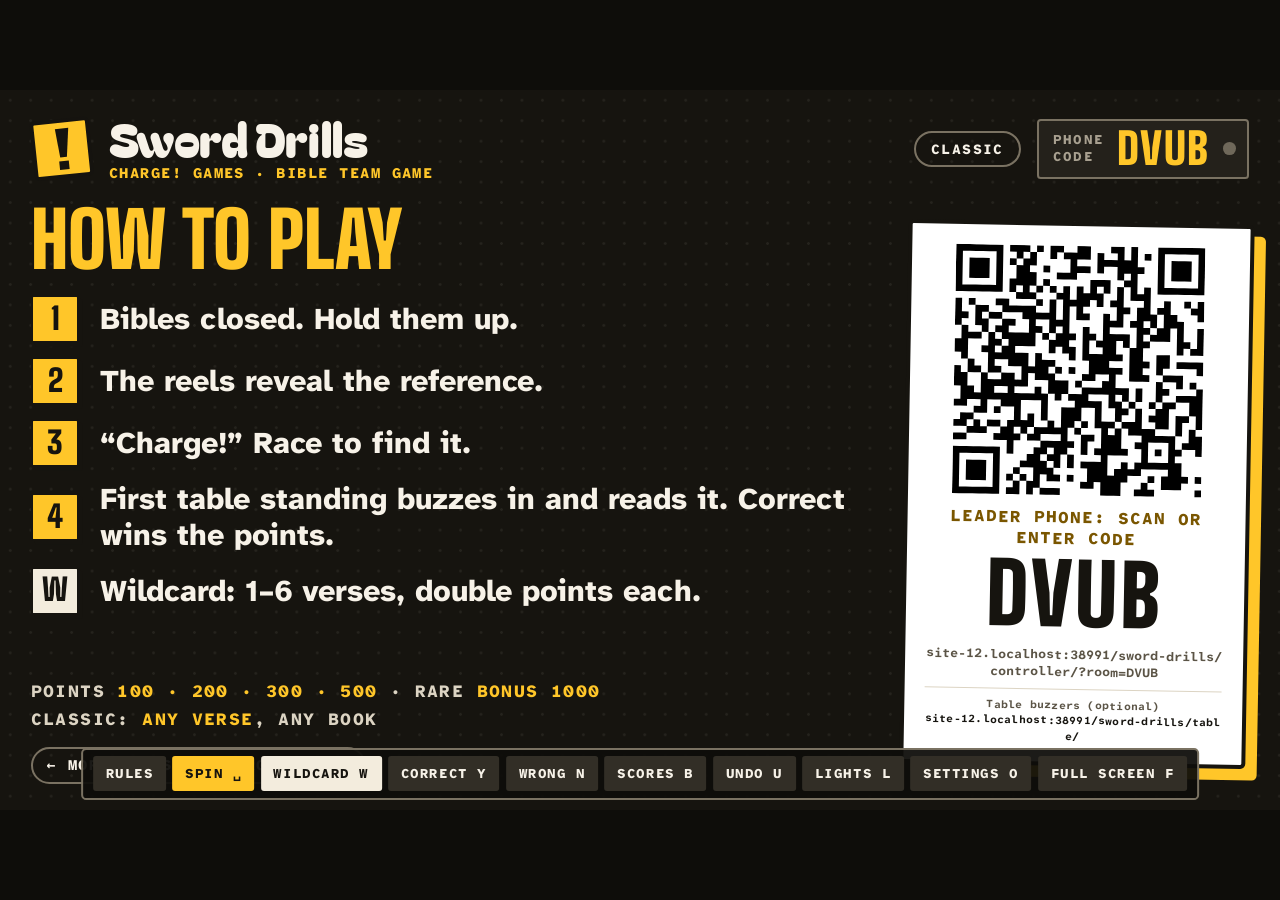
==== commit 3a815ae8: "Brand 2026: new share image and favicons - og.png (1200x630) in Loud Covers, Clear Calls: Bibles up." ====
--- a/sword-drills/index.html
+++ b/sword-drills/index.html
@@ -7,6 +7,7 @@
   <meta name="description" content="Sword Drills: a big-screen Bible race for youth groups. The TV runs the game; the leader's phone is the controller.">
   <link rel="icon" type="image/png" sizes="32x32" href="../assets/favicon-32.png">
   <link rel="icon" type="image/svg+xml" href="../assets/favicon.svg">
+  <link rel="apple-touch-icon" href="../assets/apple-touch-icon.png">
   <link rel="preconnect" href="https://fonts.googleapis.com">
   <link rel="preconnect" href="https://fonts.gstatic.com" crossorigin>
   <link rel="stylesheet" href="https://fonts.googleapis.com/css2?family=Atkinson+Hyperlegible+Mono:wght@500;700;800&family=Atkinson+Hyperlegible+Next:wght@400;500;700;800&family=Bagel+Fat+One&family=Big+Shoulders:opsz,wght@10..72,600..900&display=swap">
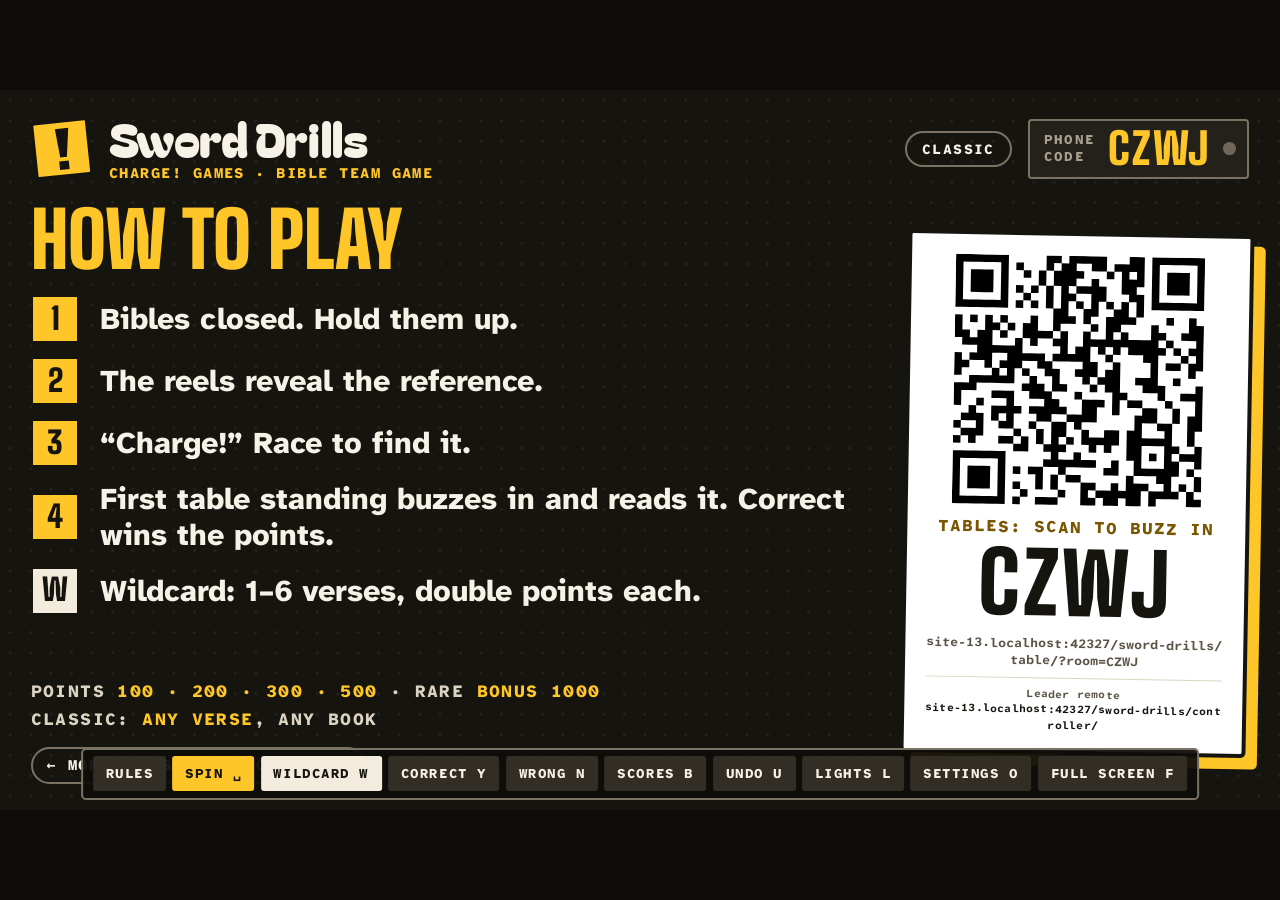
==== commit c21b5f74: "Theme picker for Themed mode (remote + screen settings); screen QR opens table buzzers - Sword Drill" ====
--- a/sword-drills/index.html
+++ b/sword-drills/index.html
@@ -164,6 +164,8 @@
     .set .row > span { font-weight: 700; font-size: 1.5rem; } .set .row > span small { display: block; color: var(--cg-mute); font-size: 1.05rem; font-weight: 600; margin-top: .2rem; }
     .set .seg button { padding: .8rem 1.3rem; font-size: 1.2rem; } .set .seg button.sel { background: var(--cg-acc); color: var(--cg-ink); }
     .set .seg.off { opacity: .35; }
+    .set .row.tall { flex-wrap: wrap; } .set .row.tall > span:first-child { flex: 1 0 100%; margin-bottom: .6rem; }
+    .set .seg.wrap { display: flex; flex-wrap: wrap; gap: .5rem; } .set .seg.wrap button { margin: 0; }
     .set .num { display: inline-block; min-width: 4rem; text-align: center; font-weight: 900; font-size: 2.2rem; vertical-align: middle; }
     .set .keys { margin-top: 1rem; color: var(--cg-mute); font-size: 1rem; line-height: 1.6; }
     .set .danger { background: var(--cg-danger-bg) !important; color: #FF6B81 !important; } .set .danger.arm { background: #FF6B81 !important; color: var(--cg-ink) !important; }
@@ -231,7 +233,7 @@
       <div class="rgt">
         <div class="qrcard">
           <div class="qr" id="qr"></div>
-          <div class="k mono">Leader phone: scan or enter code</div>
+          <div class="k mono">Tables: scan to buzz in</div>
           <div class="code wide" id="code2">····</div>
           <div class="u mono" id="url"></div>
           <div class="tline mono" id="tline"></div>
@@ -276,6 +278,7 @@
   <div class="set" id="set" role="dialog" aria-label="Settings">
     <h3 class="wide">Settings</h3>
     <div class="row"><span>Game mode<small>Classic: any verse. Themed: one theme, a few verses.</small></span><span class="seg" id="s-mode"><button data-v="classic">Classic</button><button data-v="themed">Themed</button></span></div>
+    <div class="row tall"><span>Theme<small>Pick the theme for Themed rounds (picking one switches to Themed). Surprise me = a new theme each round. Key T.</small></span><span class="seg wrap" id="s-theme"></span></div>
     <div class="row"><span>Tables<small>2 to 50</small></span><span><button data-k="tminus">−</button><span class="num wide" id="s-tables">6</span><button data-k="tplus">+</button></span></div>
     <div class="row"><span>Verses per themed round</span><span class="seg" id="s-per"><button data-v="2">2</button><button data-v="3">3</button><button data-v="4">4</button></span></div>
     <div class="row"><span>End with a Wildcard round<small>Wildcard becomes the final round, then final scores.</small></span><span class="seg" id="s-final"><button data-v="0">Off</button><button data-v="1">On</button></span></div>
@@ -283,7 +286,7 @@
     <div class="row"><span>Room lights<small>Lights on: a light screen for bright rooms and weak projectors. Key L.</small></span><span class="seg" id="s-lights"><button data-v="0">Dark room</button><button data-v="1">Lights on</button></span></div>
     <div class="row"><span>Reset scores<small>Clears scores and the current spin. Press twice.</small></span><button class="danger" id="s-reset" data-k="reset">Reset</button></div>
     <div class="row"><span>Host lock<small id="s-host">No leader remote yet. The first one to open becomes host.</small></span><button data-k="unlock" id="s-unlock">Release</button></div>
-    <div class="keys mono">Keys: Space spin · W wildcard · 1–9, 0, −, = buzz in table 1–12 (or click a table) · Y correct · N wrong · U undo · R rules · G game · B scores · O settings · M mode · L lights · [ ] tables · F full screen</div>
+    <div class="keys mono">Keys: Space spin · W wildcard · 1–9, 0, −, = buzz in table 1–12 (or click a table) · Y correct · N wrong · U undo · R rules · G game · B scores · O settings · M mode · T theme · L lights · [ ] tables · F full screen</div>
     <div style="text-align:right;margin-top:1rem"><button class="o" data-k="settings">Done</button></div>
   </div>
 </div>
@@ -297,6 +300,7 @@
   var GAME = "sworddrills", KEY = Charge.NS + ":sworddrills:v2";
   var THEMES = window.SD_THEMES, REFS = [];
   THEMES.forEach(function (t, ti) { t.refs.forEach(function (r) { REFS.push({ ref: r, t: ti }); }); });
+  document.getElementById("s-theme").innerHTML = '<button data-v="-1">Surprise me</button>' + THEMES.map(function (t, ti) { return '<button data-v="' + ti + '">' + t.name.replace(/&/g, "&amp;").replace(/</g, "&lt;") + "</button>"; }).join("");
   var PTS = [100, 100, 100, 100, 100, 100, 200, 200, 200, 200, 200, 200, 300, 300, 300, 300, 500, 500, 500, 1000]; // 1000 = rare bonus (1 in 20)
   var WPTS = [200, 400, 600, 1000];                                   // wildcard: double of 100/200/300/500
   var $ = function (id) { return document.getElementById(id); };
@@ -304,7 +308,7 @@
   var pick = function (a) { return a[rnd(a.length)]; };
 
 
-  function fresh() { return { v: 2, code: "", core: Charge.core.fresh(6), view: "rules", mode: "classic", per: 3, finalWild: false, spin: null, used: [], round: null, lastTheme: -1 }; }
+  function fresh() { return { v: 2, code: "", core: Charge.core.fresh(6), view: "rules", mode: "classic", per: 3, finalWild: false, spin: null, used: [], round: null, lastTheme: -1, theme: -1 }; }
   var S;
   try { S = JSON.parse(localStorage.getItem(KEY)); } catch (e) {}
   if (!S || S.v !== 2) S = fresh();
@@ -362,7 +366,7 @@
       if (!S.round || S.round.n >= S.per) {
         var ts = THEMES.map(function (_, t) { return t; }).filter(function (t) { return t !== S.lastTheme; });
         var good = ts.filter(function (t) { return freeIn(t) >= S.per; });
-        var t = pick(good.length ? good : ts);
+        var t = fixedTheme() >= 0 ? fixedTheme() : pick(good.length ? good : ts);
         S.round = { t: t, n: 0 }; S.lastTheme = t; sp.newRound = true;
       }
       idx = draw(themeIdx(S.round.t)); S.round.n++;
@@ -386,6 +390,10 @@
     toast("Undo", h.k === "award" ? "−" + h.pts + " · " + core.label(h.t) : core.label(h.t) + " back in");
   }
   function reset() { core.reset(); S.spin = null; S.round = null; S.used = []; S.view = "rules"; save(); render(); }
+  function fixedTheme() { var t = S.theme | 0; return t >= 0 && t < THEMES.length ? t : -1; }
+  function themeName() { var t = fixedTheme(); return t >= 0 ? THEMES[t].name : ""; }
+  // leader picks the theme (-1 = surprise me: a new random theme each round). Picking a theme switches to Themed; the next spin starts a round in it
+  function setTheme(t) { t = +t; if (!(t >= -1 && t < THEMES.length) || t !== (t | 0)) return; S.theme = t; if (t >= 0) S.mode = "themed"; S.round = null; save(); render(); }
   function setMode(m) { if (m !== "classic" && m !== "themed") return; S.mode = m; S.round = null; save(); render(); }
   function setPer(n) { n = n | 0; if (n < 2 || n > 4) return; S.per = n; save(); render(); }
   function setFinal(on) { S.finalWild = !!on; save(); render(); }
@@ -474,16 +482,16 @@
   function render() {
     document.body.classList.toggle("themed", S.mode === "themed");
     $("code").textContent = $("code2").textContent = S.code;
-    $("modechip").textContent = S.mode === "themed" ? "Themed · " + S.per + " per round" : "Classic";
+    $("modechip").textContent = S.mode === "themed" ? "Themed · " + (themeName() || "Surprise") + " · " + S.per + " per round" : "Classic";
     $("ptsline").innerHTML = "Points <span>100 · 200 · 300 · 500</span> · rare <span>Bonus 1000</span><br>" +
-      (S.mode === "themed" ? "Themed: one theme, <span>" + S.per + " verses</span> per round" : "Classic: <span>any verse</span>, any book") + (S.finalWild ? " · <span>Wildcard</span> ends the game" : "");
+      (S.mode === "themed" ? "Themed: " + (themeName() ? "<span>" + esc(themeName()) + "</span>, " : "one theme, ") + "<span>" + S.per + " verses</span> per round" : "Classic: <span>any verse</span>, any book") + (S.finalWild ? " · <span>Wildcard</span> ends the game" : "");
     ["rules", "game", "wild", "scores"].forEach(function (v) { $("v-" + v).classList.toggle("on", S.view === v); });
     var sp = S.spin, B = S.core.buzz, q = openQ(), buzzT = q && B.team !== null ? B.team : null;
     if (!busy) {
       if (sp && sp.kind === "std") {
         still($("w-ref"), refCell(sp.ref)); still($("w-pts"), ptsTarget(sp));
         if (S.mode === "themed" && sp.theme) { still($("w-theme"), themeCell(sp.theme)); $("rn").textContent = "Verse " + sp.rn + " of " + sp.per; }
-        else if (S.mode === "themed") { still($("w-theme"), themeCell("Spin to pick")); $("rn").textContent = "–"; }
+        else if (S.mode === "themed") { still($("w-theme"), themeCell(themeName() || "Spin to pick")); $("rn").textContent = "–"; }
         var say = $("say"), lw = lastWrong(sp.id);
         if (sp.to !== null) { say.className = "say wide up"; say.textContent = core.label(sp.to) + " +" + sp.pts; }
         else if (buzzT !== null) { say.className = "say wide"; say.innerHTML = '<span class="cg-banner">' + esc(core.label(buzzT)) + ' buzzed in!<small>Is it right?</small></span>'; }
@@ -494,7 +502,7 @@
       } else if (!sp || sp.kind !== "std") {
         still($("w-ref"), '<div class="cell"><div class="bk wide">Ready?</div><div class="cv wide">?:?</div></div>');
         still($("w-pts"), ptsCell("?")); $("refnote").textContent = "";
-        still($("w-theme"), themeCell("Spin to pick")); $("rn").textContent = "–";
+        still($("w-theme"), themeCell(themeName() || "Spin to pick")); $("rn").textContent = "–";
         $("say").className = "say wide"; $("say").textContent = "Press SPIN to draw a reference";
       }
       if (sp && sp.kind === "wild") renderWild(false);
@@ -507,7 +515,7 @@
     board.game.render(T, X); board.wild.render(T, X); board.scores.render(T, X);
     $("v-wild").classList.toggle("dense", T.n > 12);   // 3-row scoreboard: shorter verse cards so both fit
     $("scoretitle").innerHTML = finished() ? 'Final <span>scores</span>' : 'Score<span>board</span>';
-    sel("s-mode", S.mode); sel("s-per", String(S.per)); sel("s-final", S.finalWild ? "1" : "0"); sel("s-lock", S.core.lockout ? "1" : "0"); sel("s-lights", S.core.lights ? "1" : "0");
+    sel("s-mode", S.mode); sel("s-per", String(S.per)); sel("s-final", S.finalWild ? "1" : "0"); sel("s-lock", S.core.lockout ? "1" : "0"); sel("s-lights", S.core.lights ? "1" : "0"); sel("s-theme", String(fixedTheme()));
     $("s-per").classList.toggle("off", S.mode !== "themed"); $("s-tables").textContent = S.core.n;
     var nreq = S.core.requests.length; $("reqchip").hidden = !nreq; $("reqchip").textContent = nreq + " name request" + (nreq > 1 ? "s" : "") + " · approve on the phone";
   }
@@ -520,7 +528,7 @@
     var sp = S.spin, p = null;
     if (sp) p = sp.kind === "wild" ? { id: sp.id, kind: "wild", count: sp.count, refs: sp.status === "landed" ? sp.refs : [], awards: sp.awards, pts: sp.pts, status: sp.status, final: sp.final }
                                    : { id: sp.id, kind: "std", ref: sp.status === "landed" ? sp.ref : "", pts: sp.status === "landed" ? sp.pts : 0, bonus: sp.status === "landed" && sp.bonus, status: sp.status, to: sp.to, theme: sp.theme, rn: sp.rn, per: sp.per };
-    return { core: core.pub(role), view: S.view, mode: S.mode, per: S.per, finalWild: S.finalWild, spin: p, finished: finished(), busy: busy };
+    return { core: core.pub(role), view: S.view, mode: S.mode, per: S.per, theme: fixedTheme(), themes: THEMES.map(function (t) { return t.name; }), finalWild: S.finalWild, spin: p, finished: finished(), busy: busy };
   }
   function run(a, m) {
     m = m || {};
@@ -530,7 +538,7 @@
     if (a === "core.undo") { undo(); return; }
     if (core.command(a, m)) return;
     if (a === "sd.spin") spin(); else if (a === "sd.wild") wildcard();
-    else if (a === "sd.mode") setMode(m.mode); else if (a === "sd.per") setPer(m.n); else if (a === "sd.final") setFinal(m.on);
+    else if (a === "sd.mode") setMode(m.mode); else if (a === "sd.per") setPer(m.n); else if (a === "sd.theme") setTheme(m.ti); else if (a === "sd.final") setFinal(m.on);
     else if (a === "sd.view") view(m.v);
   }
   var link = null;
@@ -554,8 +562,9 @@
     $("s-unlock").disabled = !L.claimed;
   }
   /* ---------- QR ---------- */
-  function drawQR() { var u = link.remoteUrl("controller/"); Charge.qr($("qr"), u); $("url").textContent = u.replace(/^https?:\/\//, "");
-    $("tline").innerHTML = "Table buzzers (optional)<br><b>" + esc(new URL("table/", location.href.split("#")[0].split("?")[0]).href.replace(/^https?:\/\//, "")) + "</b>"; }
+  // public QR = table buzzer join (Jake, Oct 4); the leader remote link is listed under it.
+  function drawQR() { var u = link.remoteUrl("table/"); Charge.qr($("qr"), u); $("url").textContent = u.replace(/^https?:\/\//, "");
+    $("tline").innerHTML = "Leader remote<br><b>" + esc(new URL("controller/", location.href.split("#")[0].split("?")[0]).href.replace(/^https?:\/\//, "")) + "</b>"; }
 
   /* ---------- keyboard + mouse backup ---------- */
   var armT;
@@ -576,7 +585,7 @@
   document.addEventListener("click", function (e) {
     var b = e.target.closest("button"), tb = e.target.closest(".cg-tb");
     if (b) { var sg = b.parentNode.id; var v = b.getAttribute("data-v");
-      if (sg === "s-mode") setMode(v); else if (sg === "s-per") setPer(+v); else if (sg === "s-final") setFinal(v === "1"); else if (sg === "s-lock") core.setLockout(v === "1"); else if (sg === "s-lights") core.setLights(v === "1"); else key(b.getAttribute("data-k"), b);
+      if (sg === "s-mode") setMode(v); else if (sg === "s-theme") setTheme(+v); else if (sg === "s-per") setPer(+v); else if (sg === "s-final") setFinal(v === "1"); else if (sg === "s-lock") core.setLockout(v === "1"); else if (sg === "s-lights") core.setLights(v === "1"); else key(b.getAttribute("data-k"), b);
       b.blur(); return; }
     if (tb && !$("set").classList.contains("on")) buzz(+tb.getAttribute("data-t"), null, "remote");
   });
@@ -594,6 +603,7 @@
     else if (k === "r" || k === "R") view("rules"); else if (k === "g" || k === "G") view("game"); else if (k === "b" || k === "B" || k === "s" || k === "S") view("scores");
     else if (k === "o" || k === "O") settings(); else if (k === "Escape") settings(false);
     else if (k === "l" || k === "L") core.setLights(!S.core.lights);
+    else if (k === "t" || k === "T") setTheme(fixedTheme() + 1 < THEMES.length ? fixedTheme() + 1 : -1);
     else if (k === "m" || k === "M") setMode(S.mode === "themed" ? "classic" : "themed");
     else if (k === "[") core.setCount(S.core.n - 1); else if (k === "]") core.setCount(S.core.n + 1);
     else if (k === "f" || k === "F") key("fs");
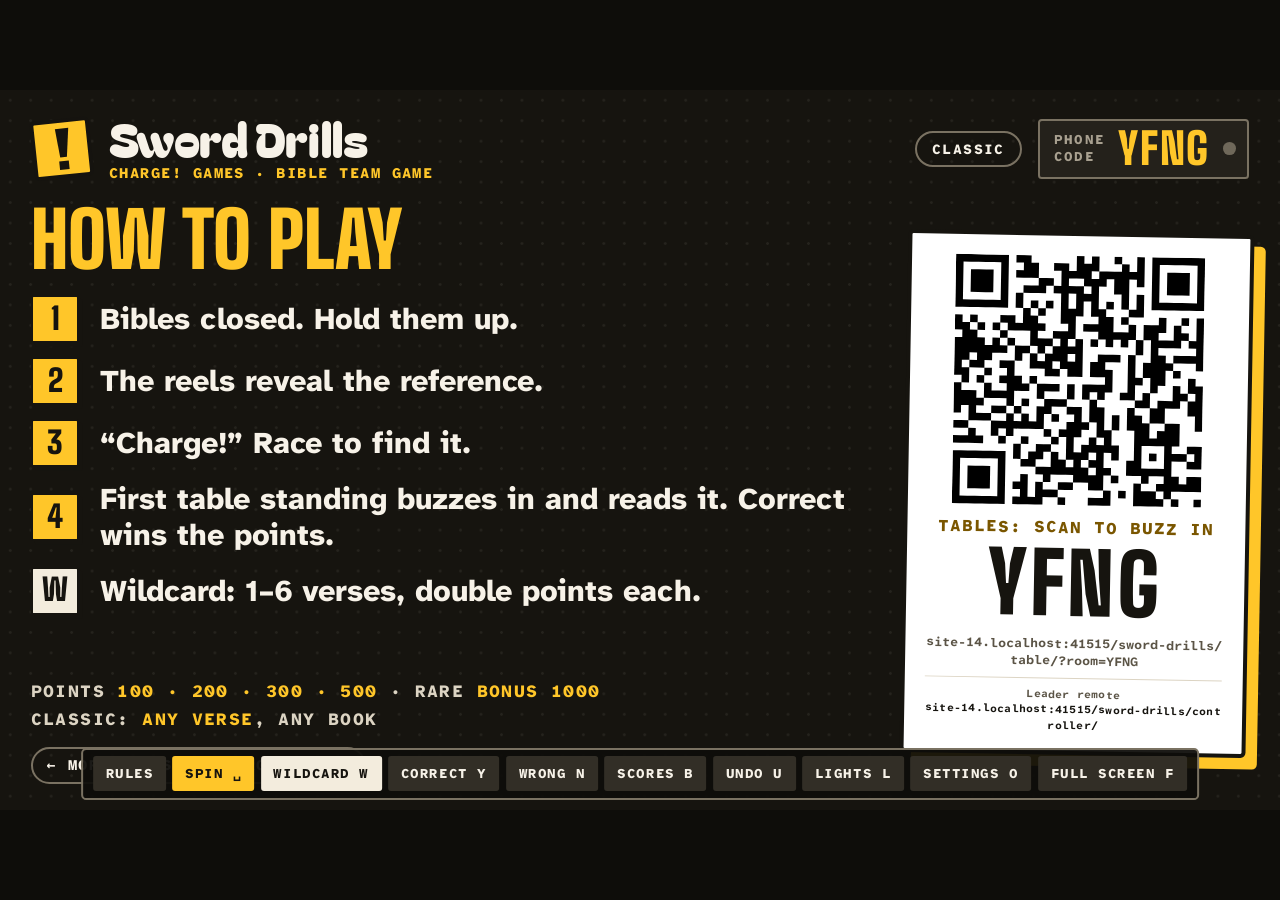
==== commit 1e6edc7b: "Core: Charge.host screenQrUrl() = table buzzer for every game's TV QR; leaderRemoteUrl(); screens us" ====
--- a/sword-drills/index.html
+++ b/sword-drills/index.html
@@ -293,7 +293,7 @@
 <script src="verses.js"></script>
 <script src="../shared/vendor/qrcode.js"></script>
 <script src="../shared/vendor/peerjs.min.js"></script>
-<script src="../shared/charge-core.js"></script>
+<script src="../shared/charge-core.js?v=20261004"></script>
 <script>
 (function () {
   "use strict";
@@ -563,8 +563,8 @@
   }
   /* ---------- QR ---------- */
   // public QR = table buzzer join (Jake, Oct 4); the leader remote link is listed under it.
-  function drawQR() { var u = link.remoteUrl("table/"); Charge.qr($("qr"), u); $("url").textContent = u.replace(/^https?:\/\//, "");
-    $("tline").innerHTML = "Leader remote<br><b>" + esc(new URL("controller/", location.href.split("#")[0].split("?")[0]).href.replace(/^https?:\/\//, "")) + "</b>"; }
+  function drawQR() { var u = link.screenQrUrl(); Charge.qr($("qr"), u); $("url").textContent = u.replace(/^https?:\/\//, "");
+    $("tline").innerHTML = "Leader remote<br><b>" + esc(link.leaderRemoteUrl().replace(/^https?:\/\//, "")) + "</b>"; }
 
   /* ---------- keyboard + mouse backup ---------- */
   var armT;
